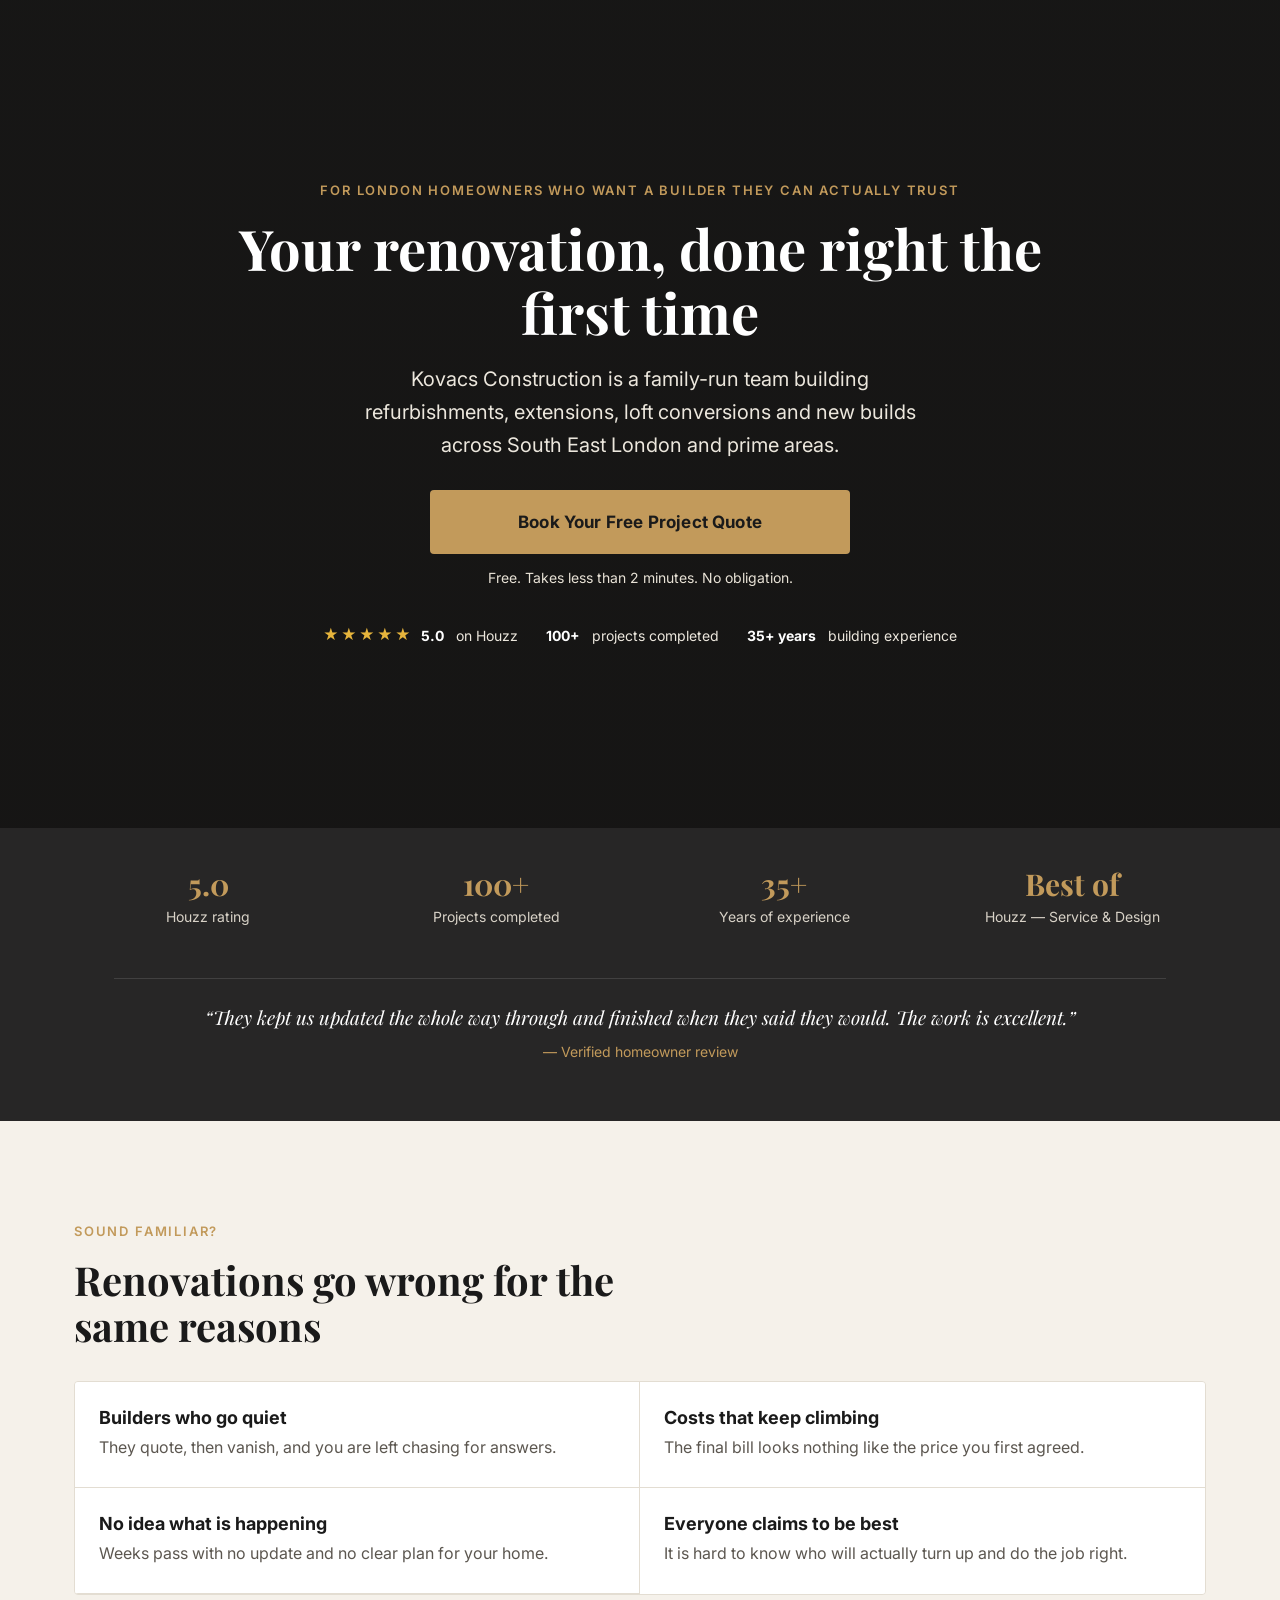
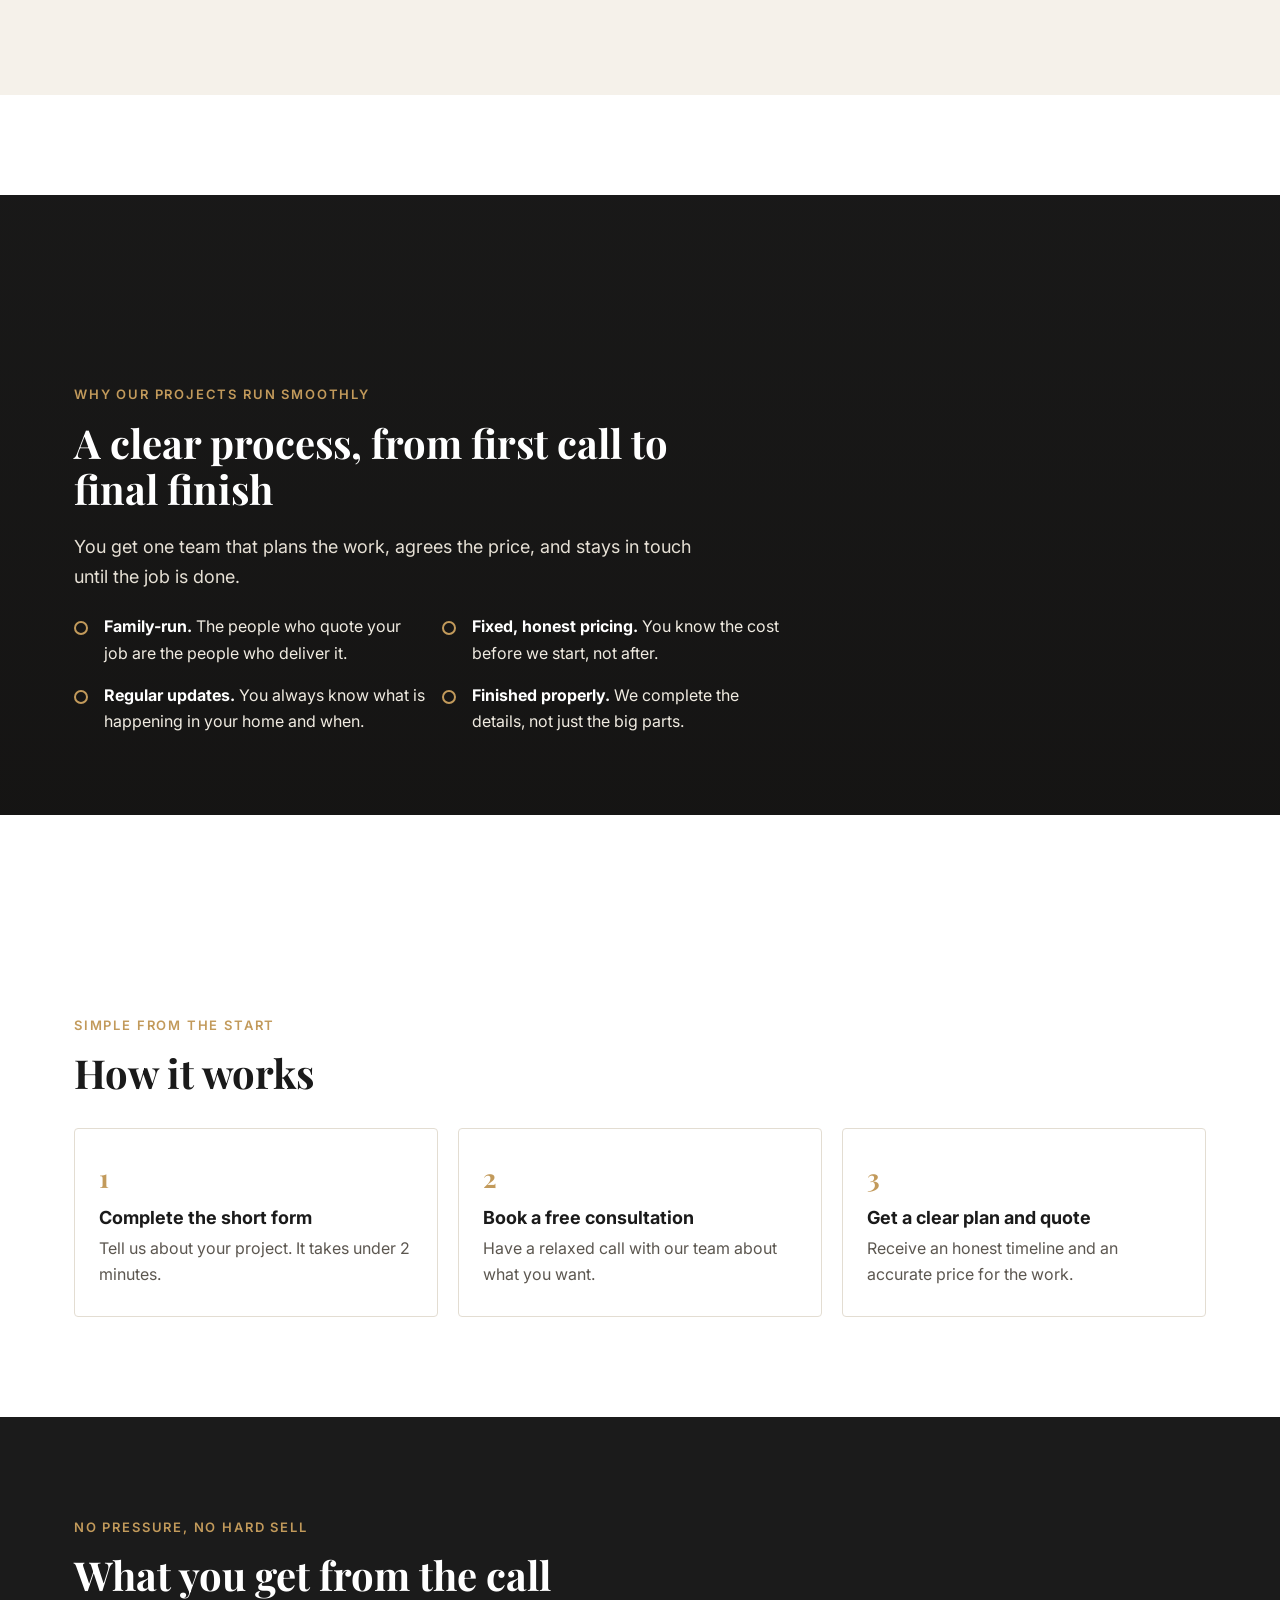
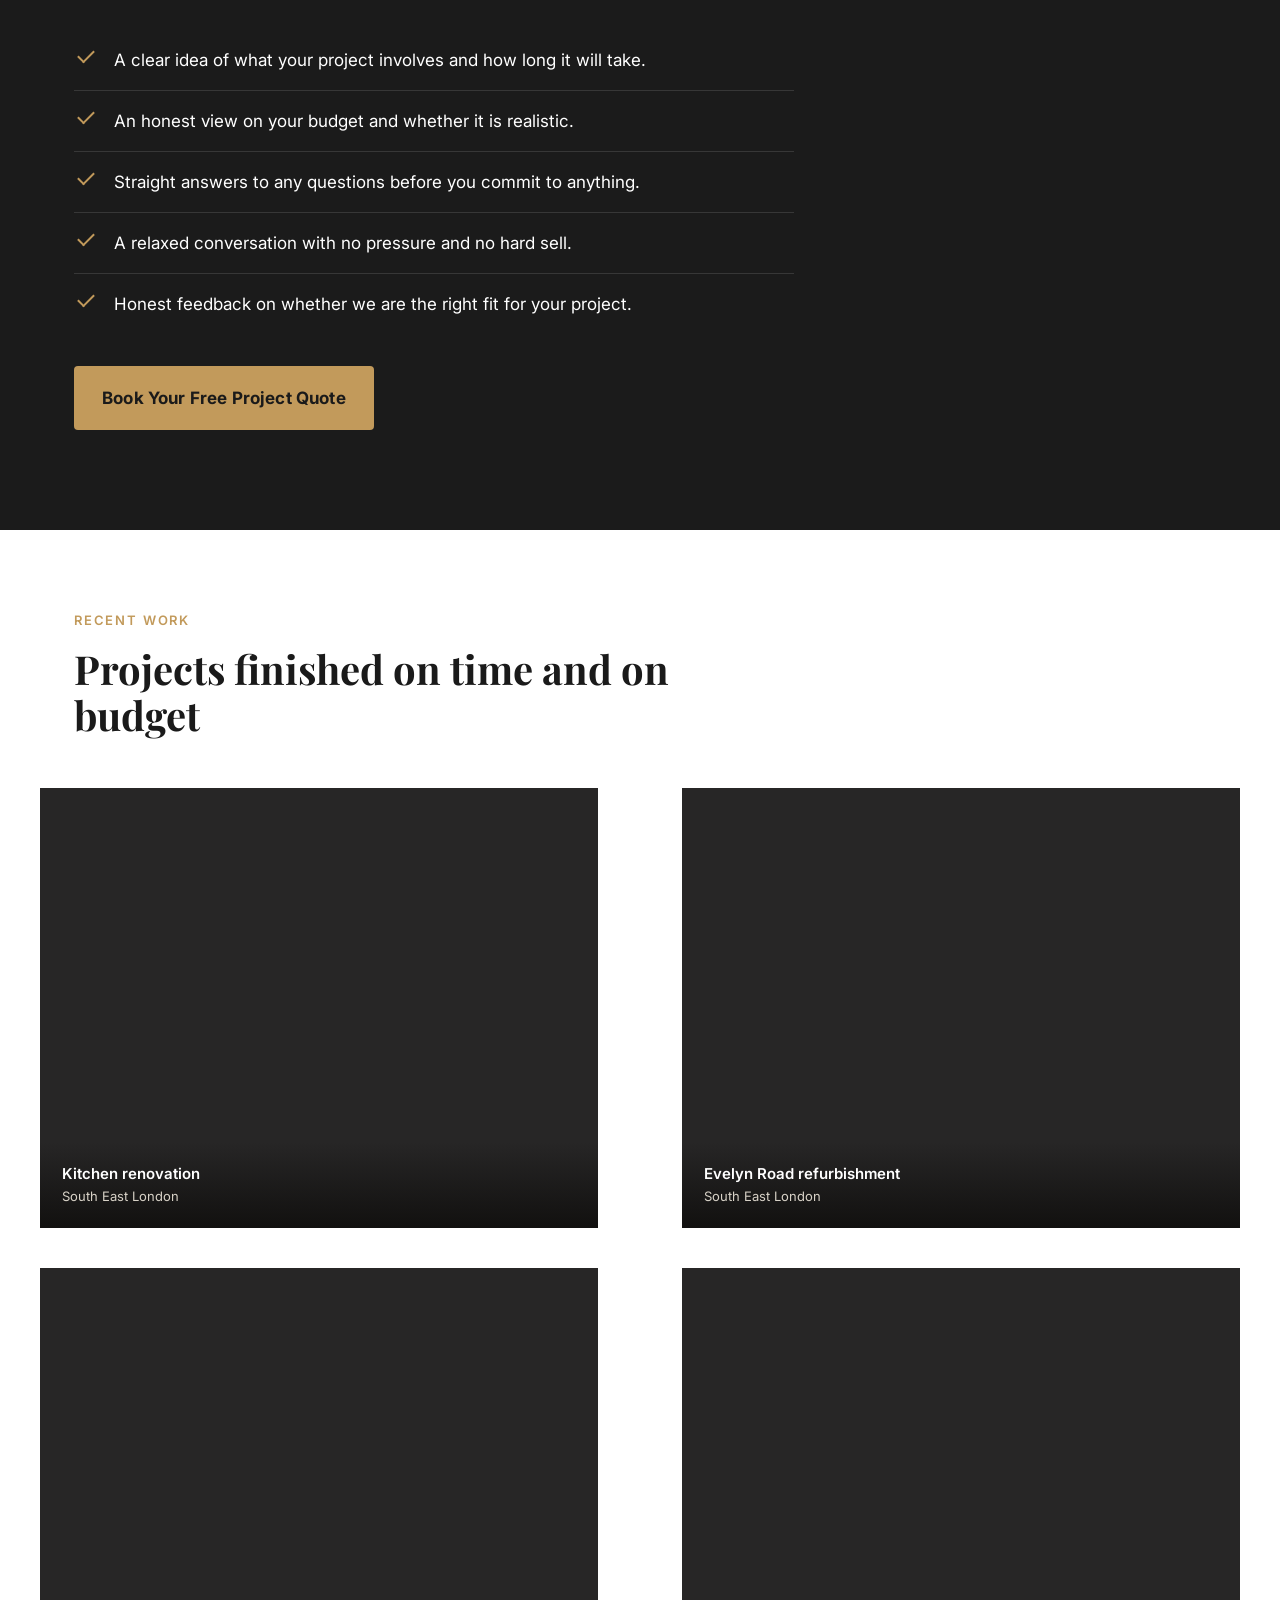
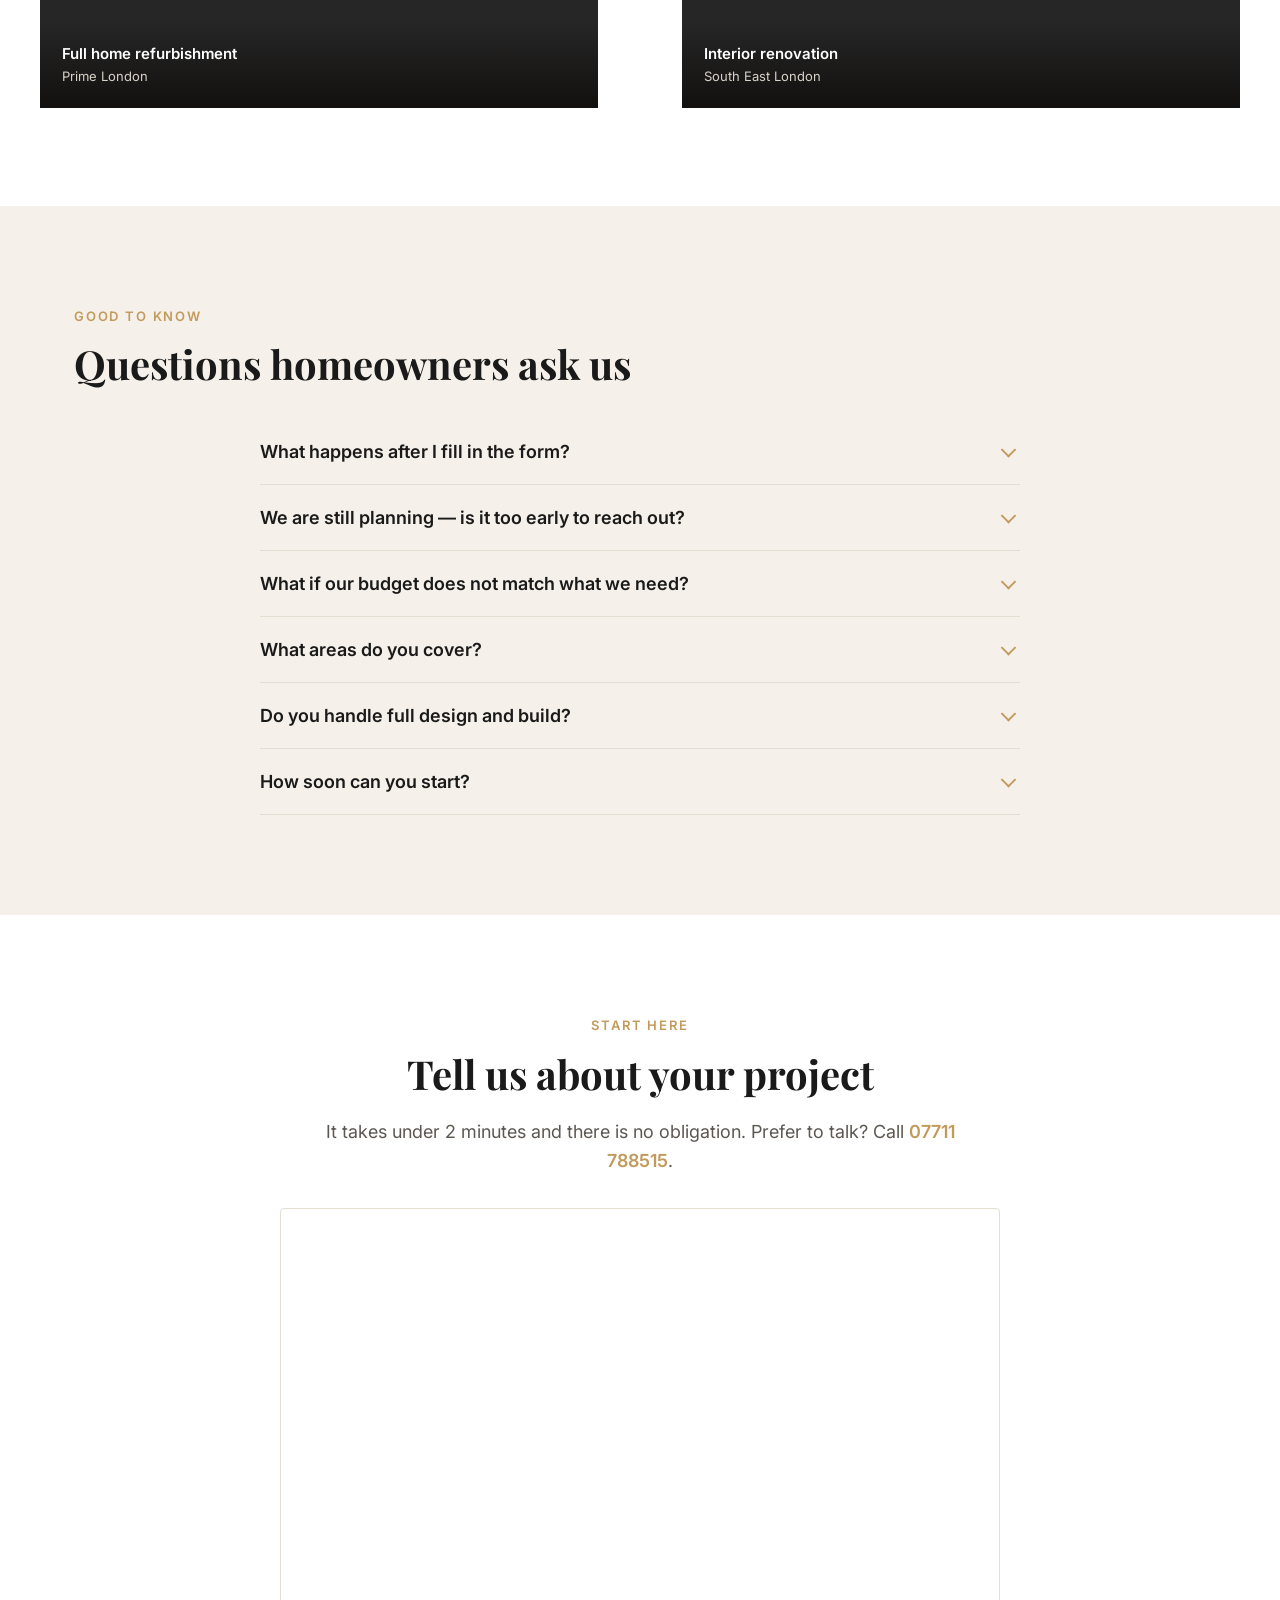
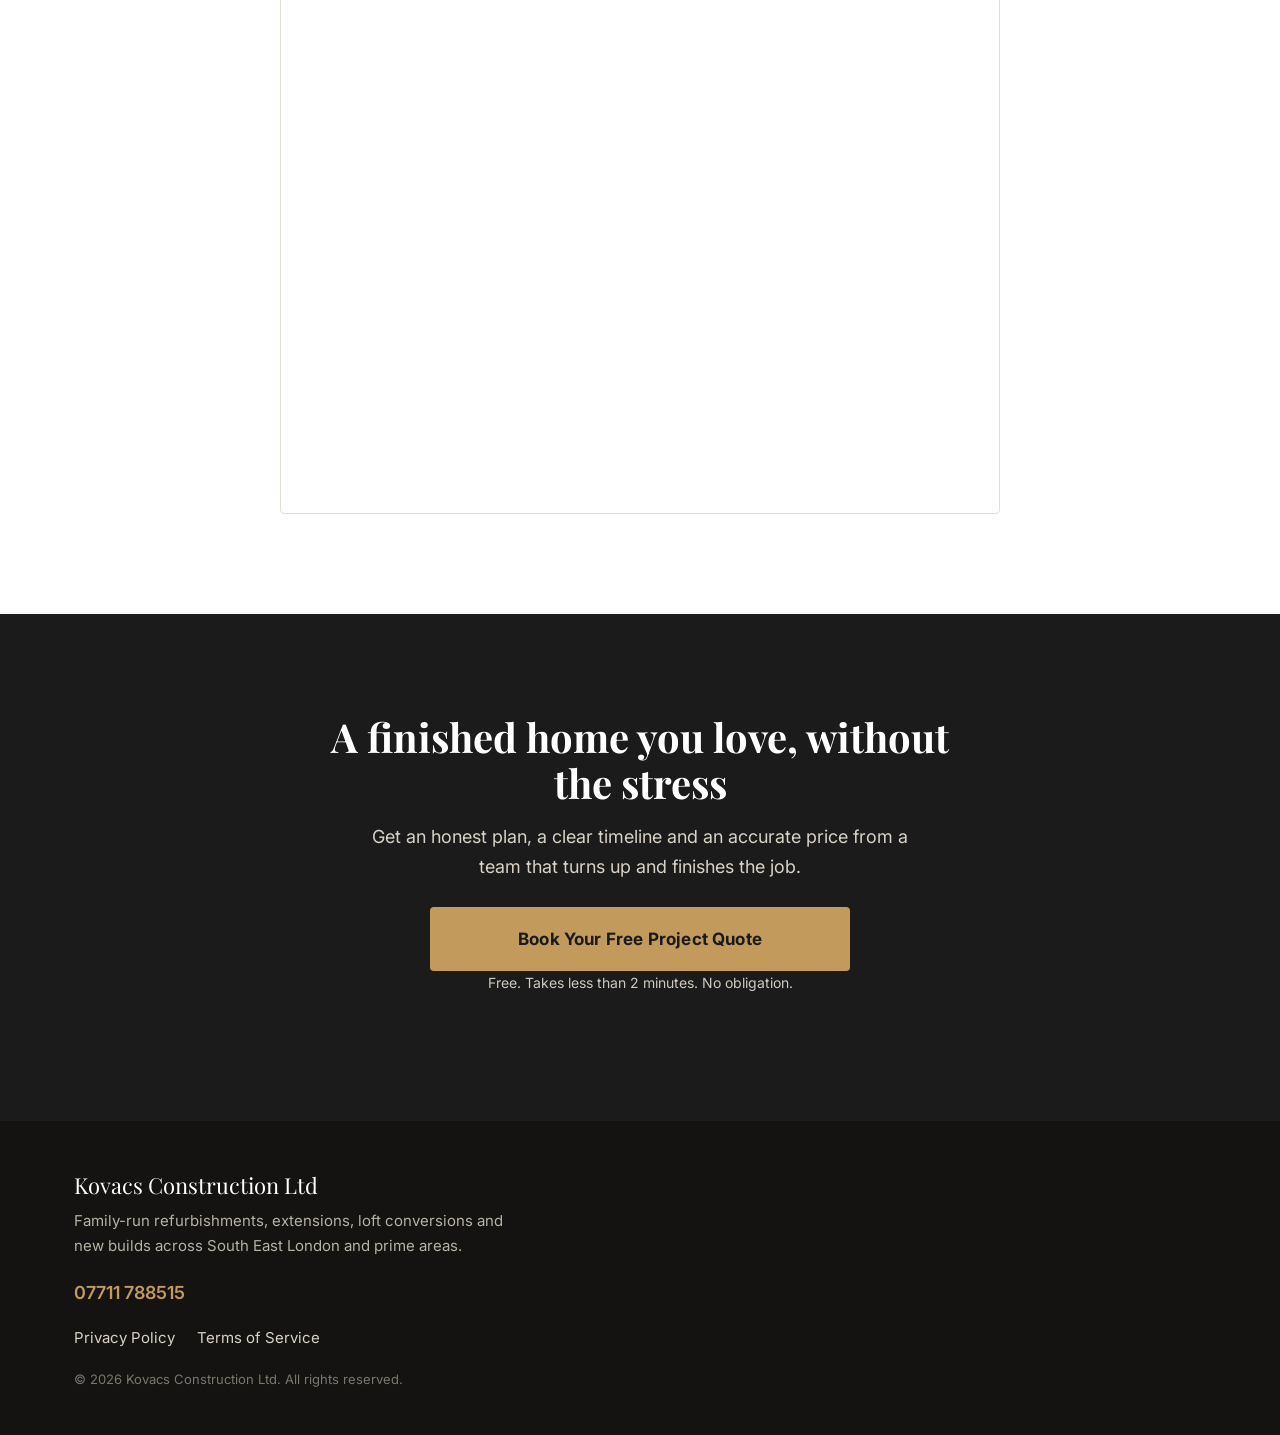
==== funnel/landing.html @ 69006395 "Wire in real project photos from client Google Drive folder Embed hero, mechanism and gallery images" ====
<!DOCTYPE html>
<html lang="en-GB">
<head>
  <meta charset="UTF-8" />
  <meta name="viewport" content="width=device-width, initial-scale=1" />
  <title>Renovations, Extensions &amp; Loft Conversions in London | Kovacs Construction</title>
  <meta name="description" content="Planning a renovation, extension, loft conversion or new build in South East London or a prime area? Book a free project quote with Kovacs Construction — a family-run team you can trust." />

  <!-- TRACKING HEAD CODES GO HERE: Meta Pixel, GA4, GTM Head, TikTok, etc. -->
  <!-- GTM HEAD: paste the Google Tag Manager <script> here -->

  <!-- Fonts: two families only, preconnected for speed -->
  <link rel="preconnect" href="https://fonts.googleapis.com" />
  <link rel="preconnect" href="https://fonts.gstatic.com" crossorigin />
  <link href="https://fonts.googleapis.com/css2?family=Inter:wght@400;500;600;700&family=Playfair+Display:wght@600;700&display=swap" rel="stylesheet" />

  <link rel="stylesheet" href="styles.css" />
</head>
<body>
<!-- TRACKING BODY CODES GO HERE: GTM Body noscript, etc. -->
<!-- GTM BODY: paste the Google Tag Manager <noscript> here -->

<!-- ============================ HERO ============================ -->
<!-- Hero image: embedded from the client Google Drive folder (auto-resized by
     Google's image CDN). To self-host later, download the file and set
     background to images/hero.jpg — see README. -->
<header class="hero" id="top"
  style="background:linear-gradient(rgba(20,19,18,.60),rgba(20,19,18,.72)), url('https://drive.google.com/thumbnail?id=1Gj6U58fiKEa9kVkZ6LKqd61HWB4nCncx&sz=w2000') center/cover no-repeat, #1b1b1b;">
  <div class="hero__inner">
    <p class="eyebrow">For London homeowners who want a builder they can actually trust</p>
    <h1>Your renovation, done right the first time</h1>
    <p class="hero__sub">Kovacs Construction is a family-run team building refurbishments, extensions, loft conversions and new builds across South East London and prime areas.</p>
    <div class="hero__cta">
      <a href="#form" class="btn js-scroll">Book Your Free Project Quote</a>
      <p class="btn-note">Free. Takes less than 2 minutes. No obligation.</p>
    </div>
    <div class="trust-strip">
      <span class="ts-item"><span class="stars">★★★★★</span> <strong>5.0</strong>&nbsp;on Houzz</span>
      <span class="ts-item"><strong>100+</strong>&nbsp;projects completed</span>
      <span class="ts-item"><strong>35+ years</strong>&nbsp;building experience</span>
    </div>
  </div>
</header>

<!-- ===================== SOCIAL PROOF STRIP ===================== -->
<section class="proofbar" aria-label="Why homeowners choose us">
  <div class="container">
    <div class="proofbar__grid">
      <div class="proofbar__stat"><span class="num">5.0</span><span class="lbl">Houzz rating</span></div>
      <div class="proofbar__stat"><span class="num">100+</span><span class="lbl">Projects completed</span></div>
      <div class="proofbar__stat"><span class="num">35+</span><span class="lbl">Years of experience</span></div>
      <div class="proofbar__stat"><span class="num">Best of</span><span class="lbl">Houzz — Service &amp; Design</span></div>
      <blockquote class="proofbar__quote">
        “They kept us updated the whole way through and finished when they said they would. The work is excellent.”
        <cite>— Verified homeowner review</cite>
      </blockquote>
    </div>
  </div>
</section>

<!-- ======================= PROBLEM ======================= -->
<section class="section section--offwhite">
  <div class="container">
    <div class="section__head">
      <p class="eyebrow">Sound familiar?</p>
      <h2 class="section__title">Renovations go wrong for the same reasons</h2>
    </div>
    <div class="pains">
      <div class="pain">
        <h3>Builders who go quiet</h3>
        <p>They quote, then vanish, and you are left chasing for answers.</p>
      </div>
      <div class="pain">
        <h3>Costs that keep climbing</h3>
        <p>The final bill looks nothing like the price you first agreed.</p>
      </div>
      <div class="pain">
        <h3>No idea what is happening</h3>
        <p>Weeks pass with no update and no clear plan for your home.</p>
      </div>
      <div class="pain">
        <h3>Everyone claims to be best</h3>
        <p>It is hard to know who will actually turn up and do the job right.</p>
      </div>
    </div>
  </div>
</section>

<!-- ======================= MECHANISM ======================= -->
<section class="section mechanism" aria-label="How we work">
  <div class="mechanism__media"
    style="background:linear-gradient(rgba(20,19,18,.30),rgba(20,19,18,.82)), url('https://drive.google.com/thumbnail?id=15JVzXRzK8_tQoe3Z7ltJ4R6Ab2xPKmod&sz=w2000') center/cover no-repeat, #1b1b1b;">
    <!-- Mechanism image: embedded from client Google Drive folder. -->
    <div class="mechanism__content">
      <p class="eyebrow">Why our projects run smoothly</p>
      <h2>A clear process, from first call to final finish</h2>
      <p>You get one team that plans the work, agrees the price, and stays in touch until the job is done.</p>
      <ul class="diffs">
        <li><strong>Family-run.</strong> The people who quote your job are the people who deliver it.</li>
        <li><strong>Fixed, honest pricing.</strong> You know the cost before we start, not after.</li>
        <li><strong>Regular updates.</strong> You always know what is happening in your home and when.</li>
        <li><strong>Finished properly.</strong> We complete the details, not just the big parts.</li>
      </ul>
    </div>
  </div>
</section>

<!-- ======================= HOW IT WORKS ======================= -->
<section class="section">
  <div class="container">
    <div class="section__head">
      <p class="eyebrow">Simple from the start</p>
      <h2 class="section__title">How it works</h2>
    </div>
    <div class="steps">
      <div class="step">
        <span class="step__num">1</span>
        <h3>Complete the short form</h3>
        <p>Tell us about your project. It takes under 2 minutes.</p>
      </div>
      <div class="step">
        <span class="step__num">2</span>
        <h3>Book a free consultation</h3>
        <p>Have a relaxed call with our team about what you want.</p>
      </div>
      <div class="step">
        <span class="step__num">3</span>
        <h3>Get a clear plan and quote</h3>
        <p>Receive an honest timeline and an accurate price for the work.</p>
      </div>
    </div>
  </div>
</section>

<!-- =================== WHAT YOU GET FROM THE CALL =================== -->
<section class="section section--dark">
  <div class="container">
    <div class="section__head">
      <p class="eyebrow">No pressure, no hard sell</p>
      <h2 class="section__title">What you get from the call</h2>
    </div>
    <ul class="getlist">
      <li>A clear idea of what your project involves and how long it will take.</li>
      <li>An honest view on your budget and whether it is realistic.</li>
      <li>Straight answers to any questions before you commit to anything.</li>
      <li>A relaxed conversation with no pressure and no hard sell.</li>
      <li>Honest feedback on whether we are the right fit for your project.</li>
    </ul>
    <div style="max-width:420px;margin-top:32px;">
      <a href="#form" class="btn js-scroll">Book Your Free Project Quote</a>
    </div>
  </div>
</section>

<!-- ======================= PROOF GALLERY ======================= -->
<section class="section section--tight">
  <div class="container">
    <div class="section__head">
      <p class="eyebrow">Recent work</p>
      <h2 class="section__title">Projects finished on time and on budget</h2>
    </div>
  </div>
  <!-- Project photos embedded from the client Google Drive folder.
       To self-host later, swap each background-image url for images/*.jpg. -->
  <div class="gallery">
    <figure class="shot has-photo" style="background:#272626 url('https://drive.google.com/thumbnail?id=1gjHbs4tXbkReDThNVHcWI9LpwotU2MlA&sz=w1400') center/cover no-repeat;">
      <figcaption class="shot__cap">Kitchen renovation<span>South East London</span></figcaption>
    </figure>
    <figure class="shot has-photo" style="background:#272626 url('https://drive.google.com/thumbnail?id=1Gj6U58fiKEa9kVkZ6LKqd61HWB4nCncx&sz=w1400') center/cover no-repeat;">
      <figcaption class="shot__cap">Evelyn Road refurbishment<span>South East London</span></figcaption>
    </figure>
    <figure class="shot has-photo" style="background:#272626 url('https://drive.google.com/thumbnail?id=1SAPxOdlOP8nHfldRkEx105Md5Pwv4RMt&sz=w1400') center/cover no-repeat;">
      <figcaption class="shot__cap">Full home refurbishment<span>Prime London</span></figcaption>
    </figure>
    <figure class="shot has-photo" style="background:#272626 url('https://drive.google.com/thumbnail?id=153jzD6dZ__KLScf2OqaplEntAFIRlwQb&sz=w1400') center/cover no-repeat;">
      <figcaption class="shot__cap">Interior renovation<span>South East London</span></figcaption>
    </figure>
  </div>
</section>

<!-- ======================= FAQ ======================= -->
<section class="section section--offwhite">
  <div class="container">
    <div class="section__head">
      <p class="eyebrow">Good to know</p>
      <h2 class="section__title">Questions homeowners ask us</h2>
    </div>
    <div class="faq">
      <div class="faq__item">
        <button class="faq__q" type="button">What happens after I fill in the form?</button>
        <div class="faq__a"><div class="faq__a-inner">One of our team will call you shortly to briefly discuss your project. There is no obligation and no hard sell.</div></div>
      </div>
      <div class="faq__item">
        <button class="faq__q" type="button">We are still planning — is it too early to reach out?</button>
        <div class="faq__a"><div class="faq__a-inner">No. Early is a good time to talk. We can help you shape the plan and understand realistic costs before you commit.</div></div>
      </div>
      <div class="faq__item">
        <button class="faq__q" type="button">What if our budget does not match what we need?</button>
        <div class="faq__a"><div class="faq__a-inner">We will tell you honestly. Sometimes we can suggest a different approach that gets you close to what you want for less.</div></div>
      </div>
      <div class="faq__item">
        <button class="faq__q" type="button">What areas do you cover?</button>
        <div class="faq__a"><div class="faq__a-inner">South East London and prime areas including Kensington, Fulham, Richmond and nearby.</div></div>
      </div>
      <div class="faq__item">
        <button class="faq__q" type="button">Do you handle full design and build?</button>
        <div class="faq__a"><div class="faq__a-inner">Yes. We can manage the whole project from design and drawings through to the finished work, so you deal with one team.</div></div>
      </div>
      <div class="faq__item">
        <button class="faq__q" type="button">How soon can you start?</button>
        <div class="faq__a"><div class="faq__a-inner">It depends on the project and the time of year. We will give you a realistic start date on your call.</div></div>
      </div>
    </div>
  </div>
</section>

<!-- ======================= FORM SECTION ======================= -->
<section class="section" id="form">
  <div class="container">
    <div class="section__head" style="margin-left:auto;margin-right:auto;text-align:center;">
      <p class="eyebrow">Start here</p>
      <h2 class="section__title">Tell us about your project</h2>
      <p class="section__sub" style="margin-left:auto;margin-right:auto;">It takes under 2 minutes and there is no obligation. Prefer to talk? Call
        <a class="footer__phone" href="tel:+447711788515">07711 788515</a>.</p>
    </div>

    <div class="formwrap">
      <!-- ================= QUALIFICATION FORM EMBED ================= -->
      <!-- UTM HANDLING: script.js writes captured UTM values into hidden
           fields on this GHL form IF the field names below are added inside
           the form builder. Add hidden fields named: utm_source, utm_medium,
           utm_campaign, utm_content, utm_term, gclid, fbclid, ttclid, msclkid.
           Set the form's post-submit redirect to thank-you.html so UTMs carry
           through (script.js appends them to the redirect too). -->
      <div class="form-embed">
        <iframe
          src="https://api.leadconnectorhq.com/widget/form/eYARpIHvsms33nY9PxDg"
          style="width:100%;height:100%;border:none;border-radius:8px"
          id="inline-eYARpIHvsms33nY9PxDg"
          data-layout="{'id':'INLINE'}"
          data-trigger-type="alwaysShow"
          data-trigger-value=""
          data-activation-type="alwaysActivated"
          data-activation-value=""
          data-deactivation-type="neverDeactivate"
          data-deactivation-value=""
          data-form-name="Kovacs landing page form"
          data-height="874"
          data-layout-iframe-id="inline-eYARpIHvsms33nY9PxDg"
          data-form-id="eYARpIHvsms33nY9PxDg"
          title="Kovacs landing page form"
          loading="lazy">
        </iframe>
      </div>
      <!-- If the embed ever fails to load, this is the fallback intent:
      <div class="form-placeholder">Form loading… or call 07711 788515 to book your free project quote.</div>
      -->
    </div>
  </div>
</section>

<!-- ======================= FINAL CTA ======================= -->
<section class="section section--dark finalcta">
  <div class="container">
    <h2>A finished home you love, without the stress</h2>
    <p>Get an honest plan, a clear timeline and an accurate price from a team that turns up and finishes the job.</p>
    <a href="#form" class="btn js-scroll">Book Your Free Project Quote</a>
    <p class="btn-note">Free. Takes less than 2 minutes. No obligation.</p>
  </div>
</section>

<!-- ======================= FOOTER ======================= -->
<footer class="footer">
  <div class="container">
    <p class="footer__brand">Kovacs Construction Ltd</p>
    <p class="footer__desc">Family-run refurbishments, extensions, loft conversions and new builds across South East London and prime areas.</p>
    <p><a class="footer__phone" href="tel:+447711788515">07711 788515</a></p>
    <nav class="footer__links" aria-label="Legal">
      <a href="privacy.html">Privacy Policy</a>
      <a href="terms.html">Terms of Service</a>
    </nav>
    <p class="footer__legal">© <span id="year">2026</span> Kovacs Construction Ltd. All rights reserved.</p>
  </div>
</footer>

<!-- ======================= STICKY MOBILE CTA ======================= -->
<div class="sticky-cta" id="stickyCta" aria-hidden="true">
  <a href="tel:+447711788515" class="btn btn--call" aria-label="Call Kovacs Construction">
    <svg viewBox="0 0 24 24" aria-hidden="true"><path d="M6.6 10.8a15.5 15.5 0 006.6 6.6l2.2-2.2a1 1 0 011-.24 11.4 11.4 0 003.6.58 1 1 0 011 1V20a1 1 0 01-1 1A17 17 0 013 4a1 1 0 011-1h3.5a1 1 0 011 1 11.4 11.4 0 00.58 3.6 1 1 0 01-.24 1z"/></svg>
  </a>
  <a href="#form" class="btn js-scroll" style="flex:1;">Book Your Free Quote</a>
</div>

<script src="script.js"></script>
<!-- GHL form embed script -->
<script src="https://link.msgsndr.com/js/form_embed.js"></script>
</body>
</html>
---- funnel/styles.css ----
/* ==========================================================================
   Kovacs Construction Ltd — Renovation Call Funnel
   styles.css — mobile-first, vanilla CSS
   Palette based on the Kovacs Construction brand:
   charcoal / near-black, warm bronze accent, soft off-white.
   ========================================================================== */

/* ---------- Design tokens ---------- */
:root {
  --charcoal:      #1b1b1b;   /* primary dark */
  --charcoal-2:    #272626;   /* secondary dark */
  --bronze:        #c29a5b;   /* warm accent */
  --bronze-dark:   #a9823f;   /* accent hover (~10% darker) */
  --offwhite:      #f5f1ea;   /* light section background */
  --white:         #ffffff;
  --ink:           #1a1a1a;   /* near-black body text */
  --muted:         #5c5750;   /* muted text */
  --line:          #e3ddd2;   /* hairline borders */
  --star:          #e7b53c;   /* review stars */

  --maxw:          1180px;
  --radius:        4px;

  --font-head: "Playfair Display", Georgia, "Times New Roman", serif;
  --font-body: "Inter", -apple-system, BlinkMacSystemFont, "Segoe UI", Roboto,
               Helvetica, Arial, sans-serif;
}

/* ---------- Reset ---------- */
*, *::before, *::after { box-sizing: border-box; }
html { scroll-behavior: smooth; -webkit-text-size-adjust: 100%; }
body {
  margin: 0;
  font-family: var(--font-body);
  font-size: 17px;
  line-height: 1.65;
  color: var(--ink);
  background: var(--white);
  overflow-x: hidden;
}
img { max-width: 100%; display: block; }
a { color: inherit; }
h1, h2, h3 { font-family: var(--font-head); font-weight: 700; line-height: 1.15; margin: 0 0 .5em; }
p { margin: 0 0 1em; }

/* ---------- Layout helpers ---------- */
.container {
  width: 100%;
  max-width: var(--maxw);
  margin: 0 auto;
  padding: 0 24px;
}
.section { padding: 60px 0; }              /* mobile */
.section--tight { padding: 48px 0; }
.section--dark { background: var(--charcoal); color: var(--white); }
.section--offwhite { background: var(--offwhite); }
.section__head { max-width: 640px; margin: 0 0 32px; }
.eyebrow {
  font-family: var(--font-body);
  font-size: 13px;
  letter-spacing: .14em;
  text-transform: uppercase;
  font-weight: 600;
  color: var(--bronze);
  margin: 0 0 14px;
}
.section--dark .eyebrow { color: var(--bronze); }
h2.section__title { font-size: 28px; }
.section__sub { font-size: 18px; color: var(--muted); max-width: 640px; }
.section--dark .section__sub { color: #cfc9bf; }
.lead { font-size: 18px; max-width: 640px; }

/* ---------- Buttons ---------- */
.btn {
  display: inline-block;
  width: 100%;
  text-align: center;
  background: var(--bronze);
  color: #1a1a1a;
  font-family: var(--font-body);
  font-weight: 700;
  font-size: 17px;
  letter-spacing: .01em;
  text-decoration: none;
  padding: 18px 28px;
  border: none;
  border-radius: var(--radius);
  cursor: pointer;
  transition: background-color .15s ease;
}
.btn:hover, .btn:focus { background: var(--bronze-dark); }
.btn--ghost {
  background: transparent;
  color: var(--white);
  border: 1.5px solid rgba(255,255,255,.7);
}
.btn--ghost:hover { background: rgba(255,255,255,.12); }
.btn-note {
  font-size: 14px;
  color: var(--muted);
  margin: 12px 0 0;
}
.section--dark .btn-note { color: #cfc9bf; }
.hero .btn-note { color: #e8e2d6; }

/* Call link */
.calllink {
  display: inline-flex;
  align-items: center;
  gap: 8px;
  font-weight: 600;
  text-decoration: none;
  color: inherit;
}
.calllink svg { width: 18px; height: 18px; fill: currentColor; }

/* ==========================================================================
   HERO
   ========================================================================== */
.hero {
  position: relative;
  min-height: 80vh;
  display: flex;
  align-items: center;
  text-align: center;
  color: var(--white);
  /* IMAGE PLACEHOLDER: replace the url() below with a real hero renovation
     photo from the client Dropbox. Keep the linear-gradient overlay for
     text contrast. */
  background:
    linear-gradient(rgba(20,19,18,.62), rgba(20,19,18,.72)),
    url("images/hero.jpg") center / cover no-repeat,
    var(--charcoal);
}
.hero__inner {
  position: relative;
  width: 100%;
  max-width: 860px;
  margin: 0 auto;
  padding: 96px 24px;
}
.hero .eyebrow { color: var(--bronze); }
.hero h1 {
  font-size: 36px;
  color: var(--white);
  margin-bottom: 18px;
}
.hero__sub {
  font-size: 18px;
  color: #ece7dd;
  max-width: 560px;
  margin: 0 auto 28px;
}
.hero__cta { max-width: 420px; margin: 0 auto; }

/* Trust strip inside hero */
.trust-strip {
  display: flex;
  flex-wrap: wrap;
  justify-content: center;
  gap: 14px 28px;
  margin: 34px auto 0;
  max-width: 640px;
  font-size: 14px;
  color: #ece7dd;
}
.trust-strip .ts-item { display: inline-flex; align-items: center; gap: 8px; }
.stars { color: var(--star); letter-spacing: 2px; font-size: 15px; }
.trust-strip strong { color: var(--white); }

/* ==========================================================================
   SOCIAL PROOF STRIP
   ========================================================================== */
.proofbar { background: var(--charcoal-2); color: var(--white); }
.proofbar__grid {
  display: grid;
  grid-template-columns: 1fr 1fr;
  gap: 28px 20px;
  padding: 40px 0;
  text-align: center;
}
.proofbar__stat .num {
  font-family: var(--font-head);
  font-size: 30px;
  font-weight: 700;
  color: var(--bronze);
  display: block;
  line-height: 1.1;
}
.proofbar__stat .lbl { font-size: 14px; color: #d8d2c7; }
.proofbar__quote {
  grid-column: 1 / -1;
  border-top: 1px solid rgba(255,255,255,.12);
  padding-top: 24px;
  font-family: var(--font-head);
  font-style: italic;
  font-size: 19px;
  line-height: 1.5;
}
.proofbar__quote cite {
  display: block;
  font-family: var(--font-body);
  font-style: normal;
  font-size: 14px;
  color: var(--bronze);
  margin-top: 10px;
}

/* ==========================================================================
   PROBLEM SECTION
   ========================================================================== */
.pains {
  display: grid;
  grid-template-columns: 1fr;
  gap: 4px;
  border: 1px solid var(--line);
  border-radius: var(--radius);
  overflow: hidden;
}
.pain {
  background: var(--white);
  padding: 26px 24px;
  border-bottom: 1px solid var(--line);
}
.pain:last-child { border-bottom: none; }
.pain h3 { font-family: var(--font-body); font-weight: 700; font-size: 18px; margin: 0 0 6px; }
.pain p { margin: 0; color: var(--muted); font-size: 16px; }

/* ==========================================================================
   MECHANISM SECTION (image-led)
   ========================================================================== */
.mechanism { padding: 0; }
.mechanism__media {
  position: relative;
  min-height: 460px;
  display: flex;
  align-items: flex-end;
  /* IMAGE PLACEHOLDER: replace with a wide project photo. */
  background:
    linear-gradient(rgba(20,19,18,.30), rgba(20,19,18,.82)),
    url("images/mechanism.jpg") center / cover no-repeat,
    var(--charcoal);
  color: var(--white);
}
.mechanism__content {
  width: 100%;
  max-width: var(--maxw);
  margin: 0 auto;
  padding: 48px 24px;
}
.mechanism__content .eyebrow { color: var(--bronze); }
.mechanism__content h2 { color: var(--white); font-size: 28px; max-width: 620px; }
.mechanism__content > p { color: #e6e0d5; max-width: 620px; }
.diffs {
  list-style: none;
  padding: 0;
  margin: 22px 0 0;
  display: grid;
  grid-template-columns: 1fr;
  gap: 16px;
  max-width: 720px;
}
.diffs li { padding-left: 30px; position: relative; color: #f0ebe1; font-size: 16px; }
.diffs li::before {
  content: "";
  position: absolute;
  left: 0; top: 8px;
  width: 14px; height: 14px;
  border: 2px solid var(--bronze);
  border-radius: 50%;
}
.diffs li strong { color: var(--white); }

/* ==========================================================================
   HOW IT WORKS
   ========================================================================== */
.steps { display: grid; grid-template-columns: 1fr; gap: 20px; counter-reset: step; }
.step {
  background: var(--white);
  border: 1px solid var(--line);
  border-radius: var(--radius);
  padding: 28px 24px;
  position: relative;
}
.step__num {
  font-family: var(--font-head);
  font-size: 26px;
  color: var(--bronze);
  font-weight: 700;
  display: block;
  margin-bottom: 8px;
}
.step h3 { font-family: var(--font-body); font-size: 18px; margin: 0 0 6px; }
.step p { margin: 0; color: var(--muted); font-size: 16px; }

/* ==========================================================================
   WHAT YOU GET
   ========================================================================== */
.getlist { list-style: none; padding: 0; margin: 0; max-width: 720px; }
.getlist li {
  position: relative;
  padding: 16px 0 16px 40px;
  border-bottom: 1px solid rgba(255,255,255,.12);
  font-size: 17px;
}
.getlist li:last-child { border-bottom: none; }
.getlist li::before {
  content: "";
  position: absolute;
  left: 4px; top: 20px;
  width: 16px; height: 9px;
  border-left: 2.5px solid var(--bronze);
  border-bottom: 2.5px solid var(--bronze);
  transform: rotate(-45deg);
}

/* ==========================================================================
   PROOF GALLERY
   ========================================================================== */
.gallery {
  display: grid;
  grid-template-columns: 1fr;
  gap: 4px;
}
.shot {
  position: relative;
  min-height: 400px;
  display: flex;
  align-items: flex-end;
  color: var(--white);
  background: var(--charcoal-2);
  overflow: hidden;
}
/* IMAGE PLACEHOLDER blocks: each .shot expects a real project photo as a
   background-image. Replace the inline style / add classes with client photos
   from the Dropbox folder. Until then a labelled dark block is shown. */
.shot::before {
  content: attr(data-label);
  position: absolute;
  inset: 0;
  display: flex;
  align-items: center;
  justify-content: center;
  text-align: center;
  padding: 24px;
  font-family: var(--font-body);
  font-size: 14px;
  letter-spacing: .04em;
  color: rgba(255,255,255,.55);
  background:
    repeating-linear-gradient(45deg, rgba(255,255,255,.02) 0 12px, rgba(255,255,255,0) 12px 24px);
}
.shot.has-photo::before { content: none; }
.shot__cap {
  position: relative;
  width: 100%;
  padding: 20px 22px;
  background: linear-gradient(transparent, rgba(15,14,13,.9));
  font-size: 15px;
  font-weight: 600;
}
.shot__cap span { display: block; font-weight: 400; font-size: 13px; color: #d8d2c7; }

/* ==========================================================================
   FAQ ACCORDION
   ========================================================================== */
.faq { max-width: 760px; margin: 0 auto; }
.faq__item { border-bottom: 1px solid var(--line); }
.faq__q {
  width: 100%;
  text-align: left;
  background: none;
  border: none;
  padding: 22px 44px 22px 0;
  font-family: var(--font-body);
  font-size: 18px;
  font-weight: 600;
  color: var(--ink);
  cursor: pointer;
  position: relative;
}
.faq__q::after {
  content: "";
  position: absolute;
  right: 6px; top: 50%;
  width: 11px; height: 11px;
  border-right: 2px solid var(--bronze);
  border-bottom: 2px solid var(--bronze);
  transform: translateY(-70%) rotate(45deg);
  transition: transform .2s ease;
}
.faq__item.open .faq__q::after { transform: translateY(-30%) rotate(-135deg); }
.faq__a {
  max-height: 0;
  overflow: hidden;
  transition: max-height .25s ease;
}
.faq__a-inner { padding: 0 0 22px; color: var(--muted); font-size: 16px; }

/* ==========================================================================
   FORM SECTION
   ========================================================================== */
.formwrap {
  max-width: 720px;
  margin: 0 auto;
  background: var(--white);
  border: 1px solid var(--line);
  border-radius: var(--radius);
  padding: 12px;
}
.form-embed { width: 100%; }
.form-embed iframe {
  width: 100%;
  min-height: 880px;
  border: none;
  border-radius: var(--radius);
  display: block;
}
.form-placeholder {
  min-height: 500px;
  display: flex;
  align-items: center;
  justify-content: center;
  text-align: center;
  padding: 40px;
  color: var(--muted);
  border: 2px dashed var(--line);
  border-radius: var(--radius);
}

/* ==========================================================================
   FINAL CTA
   ========================================================================== */
.finalcta { text-align: center; }
.finalcta h2 { color: var(--white); font-size: 30px; max-width: 640px; margin: 0 auto .4em; }
.finalcta p { color: #d8d2c7; max-width: 560px; margin: 0 auto 26px; }
.finalcta .btn { max-width: 420px; margin: 0 auto; }

/* ==========================================================================
   FOOTER
   ========================================================================== */
.footer { background: #141312; color: #b7b1a6; padding: 46px 0 32px; }
.footer__brand { font-family: var(--font-head); font-size: 22px; color: var(--white); margin: 0 0 6px; }
.footer__desc { font-size: 15px; max-width: 460px; margin: 0 0 20px; }
.footer__links { display: flex; gap: 22px; flex-wrap: wrap; margin: 0 0 18px; }
.footer__links a { color: #d8d2c7; text-decoration: none; font-size: 15px; }
.footer__links a:hover { color: var(--bronze); }
.footer__legal { font-size: 13px; color: #7c766c; }
.footer__phone { color: var(--bronze); text-decoration: none; font-weight: 600; }

/* ==========================================================================
   STICKY MOBILE CTA
   ========================================================================== */
.sticky-cta {
  position: fixed;
  left: 0; right: 0; bottom: 0;
  z-index: 60;
  display: flex;
  gap: 10px;
  padding: 10px 14px calc(10px + env(safe-area-inset-bottom));
  background: rgba(20,19,18,.96);
  border-top: 1px solid rgba(255,255,255,.1);
  transform: translateY(120%);
  transition: transform .25s ease;
}
.sticky-cta.show { transform: translateY(0); }
.sticky-cta .btn { padding: 15px 16px; font-size: 16px; }
.sticky-cta .btn--call {
  flex: 0 0 54px;
  width: 54px;
  background: transparent;
  border: 1.5px solid var(--bronze);
  color: var(--bronze);
  display: flex;
  align-items: center;
  justify-content: center;
}
.sticky-cta .btn--call svg { width: 22px; height: 22px; fill: currentColor; }

/* ==========================================================================
   THANK-YOU PAGE
   ========================================================================== */
.ty-hero {
  background: var(--charcoal);
  color: var(--white);
  text-align: center;
  padding: 80px 0 60px;
}
.ty-hero .check {
  width: 64px; height: 64px;
  margin: 0 auto 24px;
  border-radius: 50%;
  background: var(--bronze);
  display: flex; align-items: center; justify-content: center;
}
.ty-hero .check svg { width: 32px; height: 32px; fill: none; stroke: #1a1a1a; stroke-width: 3; }
.ty-hero h1 { color: var(--white); font-size: 32px; max-width: 720px; margin: 0 auto .3em; }
.ty-hero p { color: #d8d2c7; max-width: 560px; margin: 0 auto; font-size: 18px; }

.next-steps { max-width: 720px; margin: 0 auto; display: grid; gap: 18px; }
.next-step {
  display: flex;
  gap: 18px;
  align-items: flex-start;
  background: var(--white);
  border: 1px solid var(--line);
  border-radius: var(--radius);
  padding: 24px;
}
.next-step__num {
  flex: 0 0 40px;
  width: 40px; height: 40px;
  border-radius: 50%;
  background: var(--charcoal);
  color: var(--bronze);
  font-family: var(--font-head);
  font-weight: 700;
  display: flex; align-items: center; justify-content: center;
}
.next-step h3 { font-family: var(--font-body); font-size: 17px; margin: 4px 0 6px; }
.next-step p { margin: 0; color: var(--muted); font-size: 16px; }

.ty-reinforce {
  background: var(--offwhite);
  text-align: center;
}
.ty-reinforce p { font-size: 20px; font-family: var(--font-head); max-width: 620px; margin: 0 auto 10px; }
.ty-help { font-size: 15px; color: var(--muted); }
.ty-help a { color: var(--bronze); font-weight: 600; text-decoration: none; }

/* ==========================================================================
   RESPONSIVE — tablet & desktop
   ========================================================================== */
@media (min-width: 700px) {
  .proofbar__grid { grid-template-columns: repeat(4, 1fr); }
  .proofbar__quote { grid-column: 1 / -1; }
  .pains { grid-template-columns: 1fr 1fr; gap: 0; }
  .pain { border-right: 1px solid var(--line); }
  .pain:nth-child(2n) { border-right: none; }
  .steps { grid-template-columns: repeat(3, 1fr); }
  .gallery { grid-template-columns: 1fr 1fr; }
  .btn { width: auto; }
  .hero__cta .btn, .finalcta .btn, .formwrap + * .btn { width: 100%; }
}

@media (min-width: 992px) {
  body { font-size: 18px; }
  .section { padding: 100px 0; }
  .section--tight { padding: 80px 0; }
  h2.section__title { font-size: 40px; }
  .hero { min-height: 92vh; }
  .hero h1 { font-size: 56px; }
  .hero__sub { font-size: 20px; }
  .mechanism__content h2 { font-size: 40px; }
  .mechanism__media { min-height: 620px; }
  .mechanism__content { padding: 80px 24px; }
  .diffs { grid-template-columns: 1fr 1fr; }
  .gallery { grid-template-columns: repeat(2, 1fr); }
  .shot { min-height: 440px; }
  .finalcta h2 { font-size: 40px; }
  .ty-hero h1 { font-size: 44px; }
  /* Sticky CTA is mobile-only */
  .sticky-cta { display: none !important; }
}

/* Reduced motion */
@media (prefers-reduced-motion: reduce) {
  html { scroll-behavior: auto; }
  * { transition: none !important; }
}
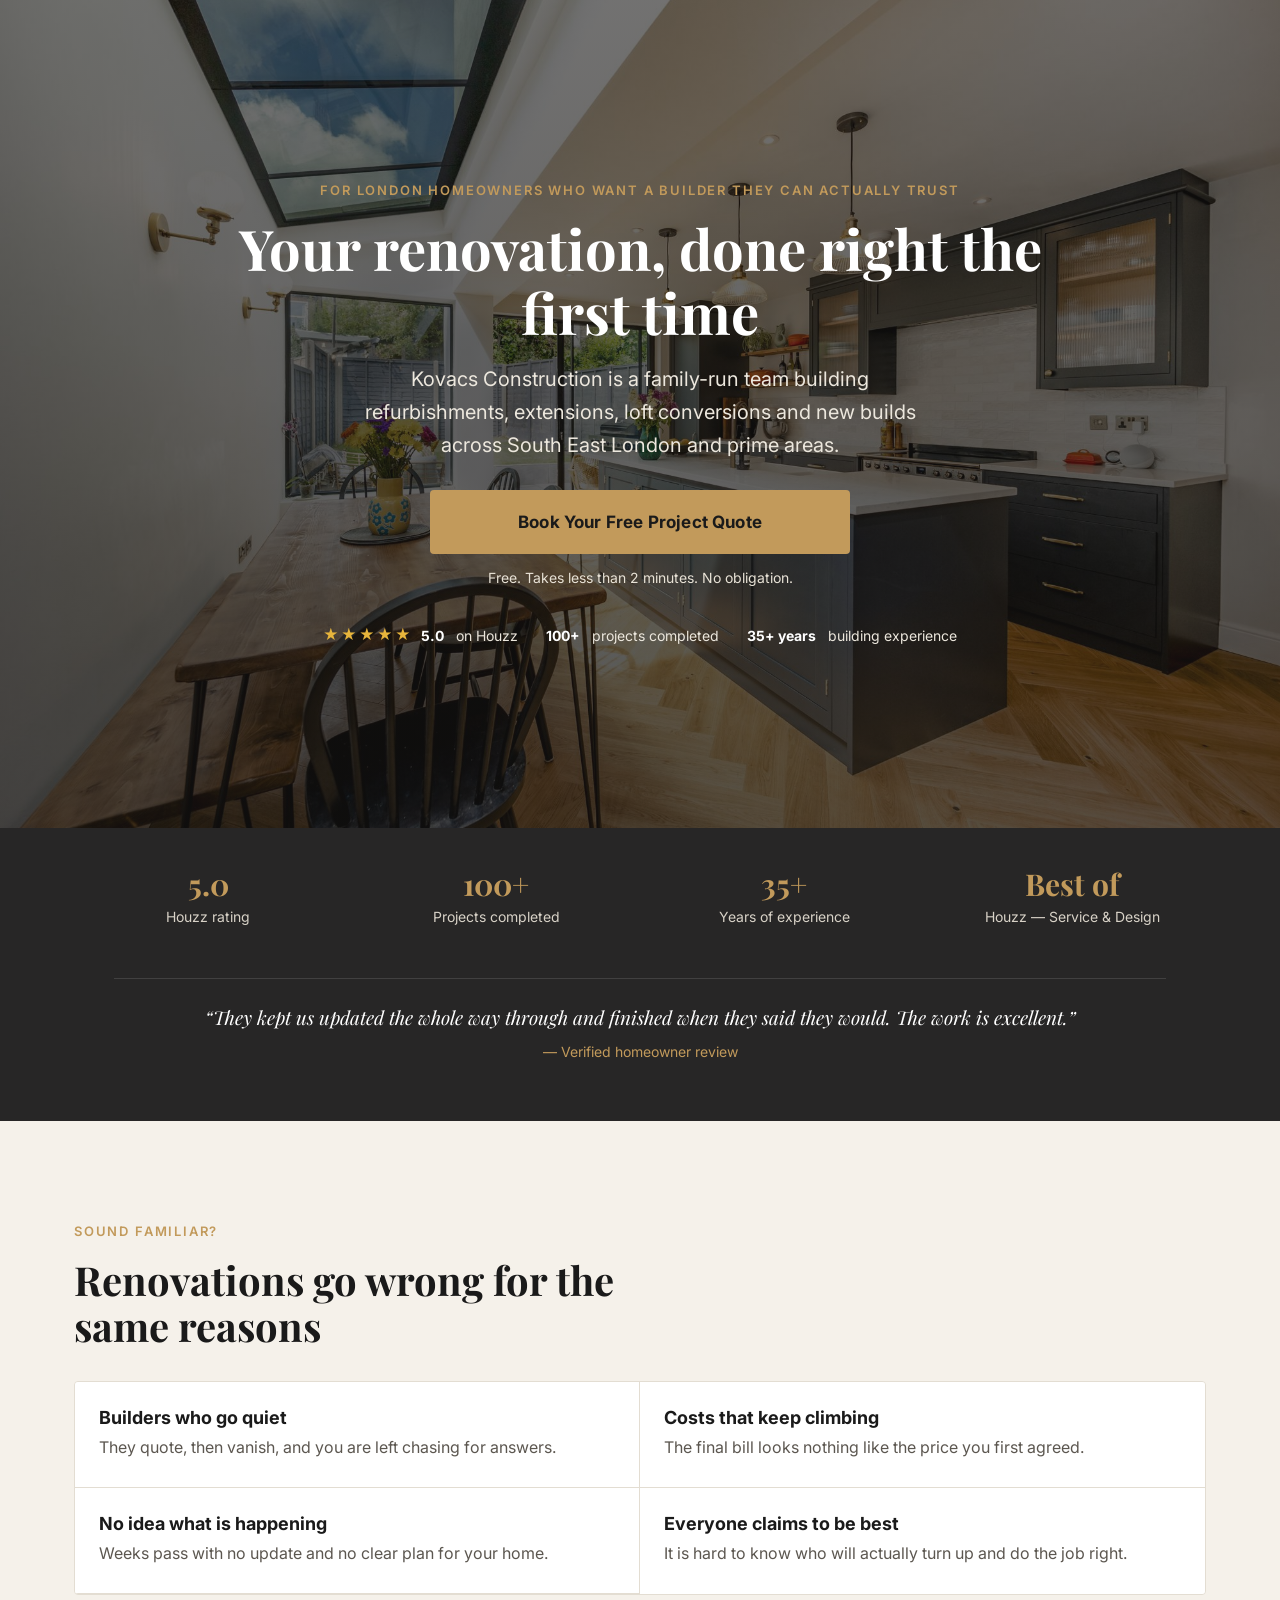
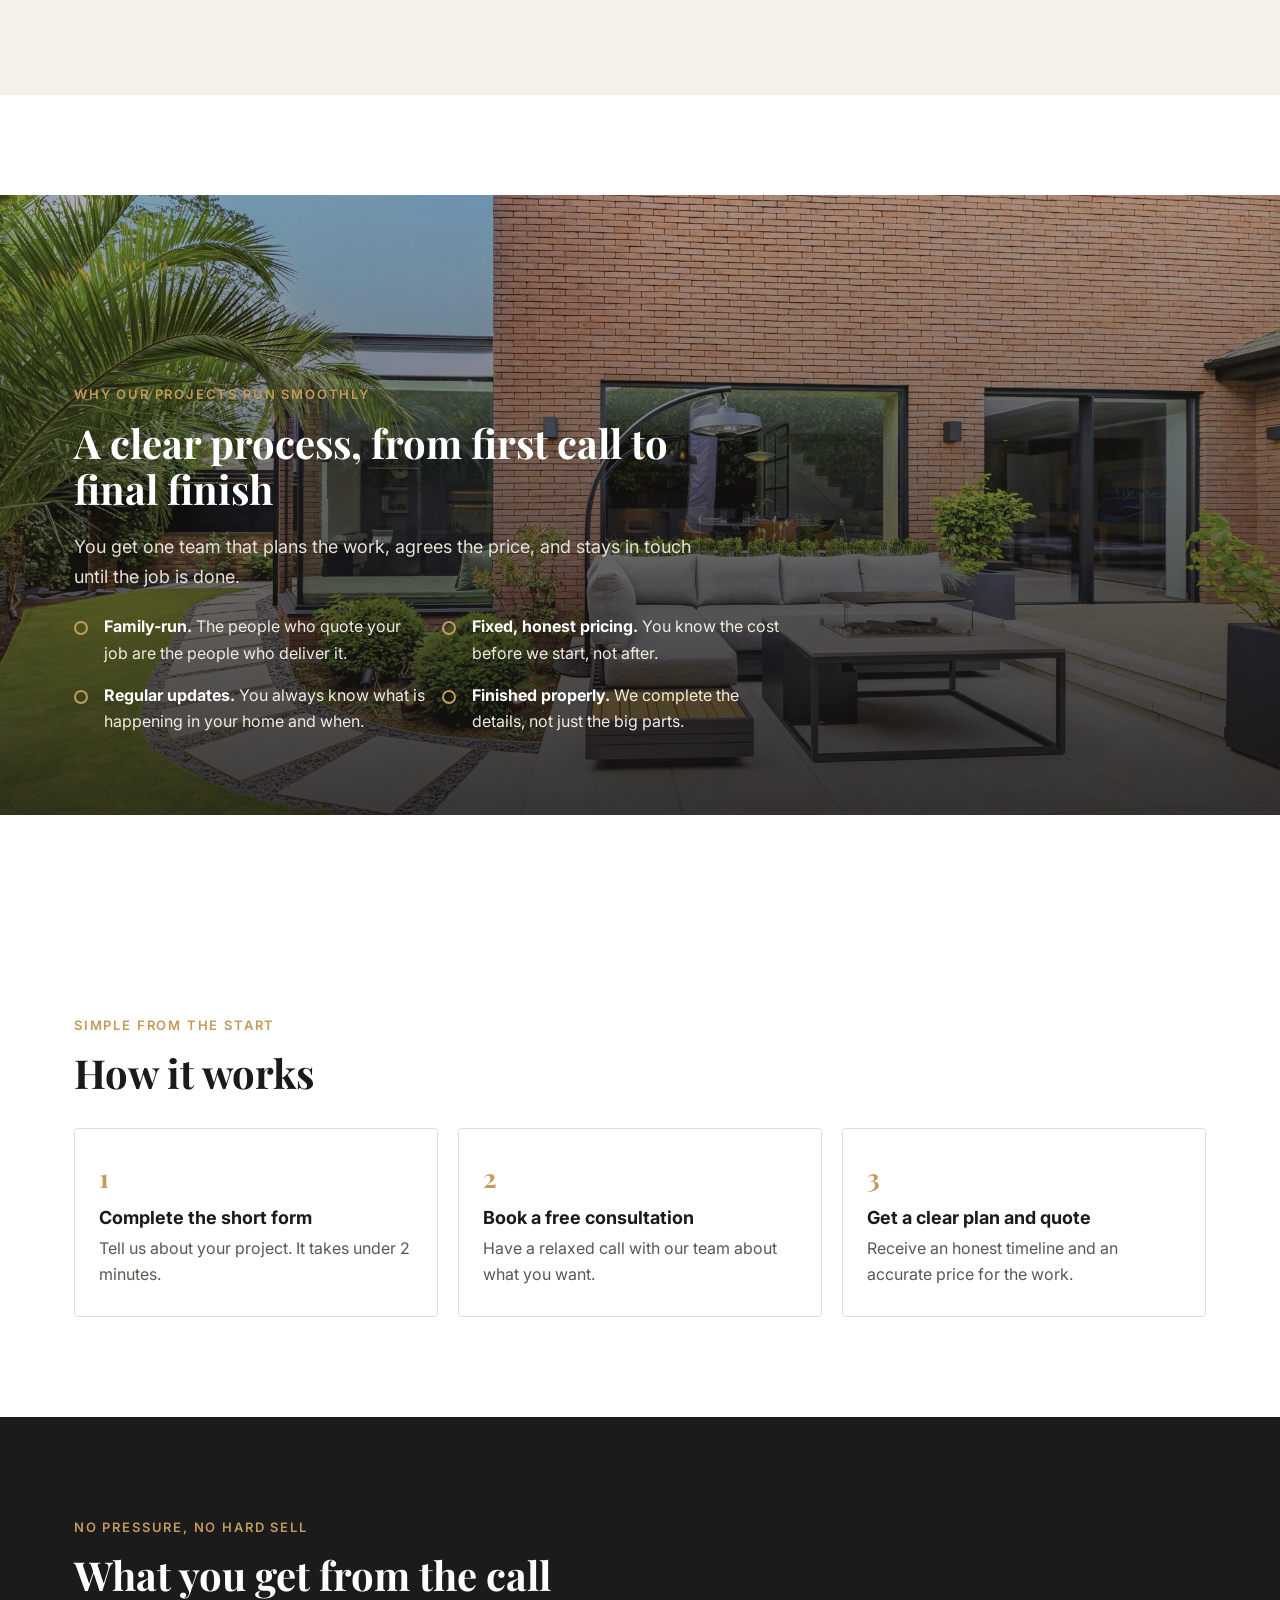
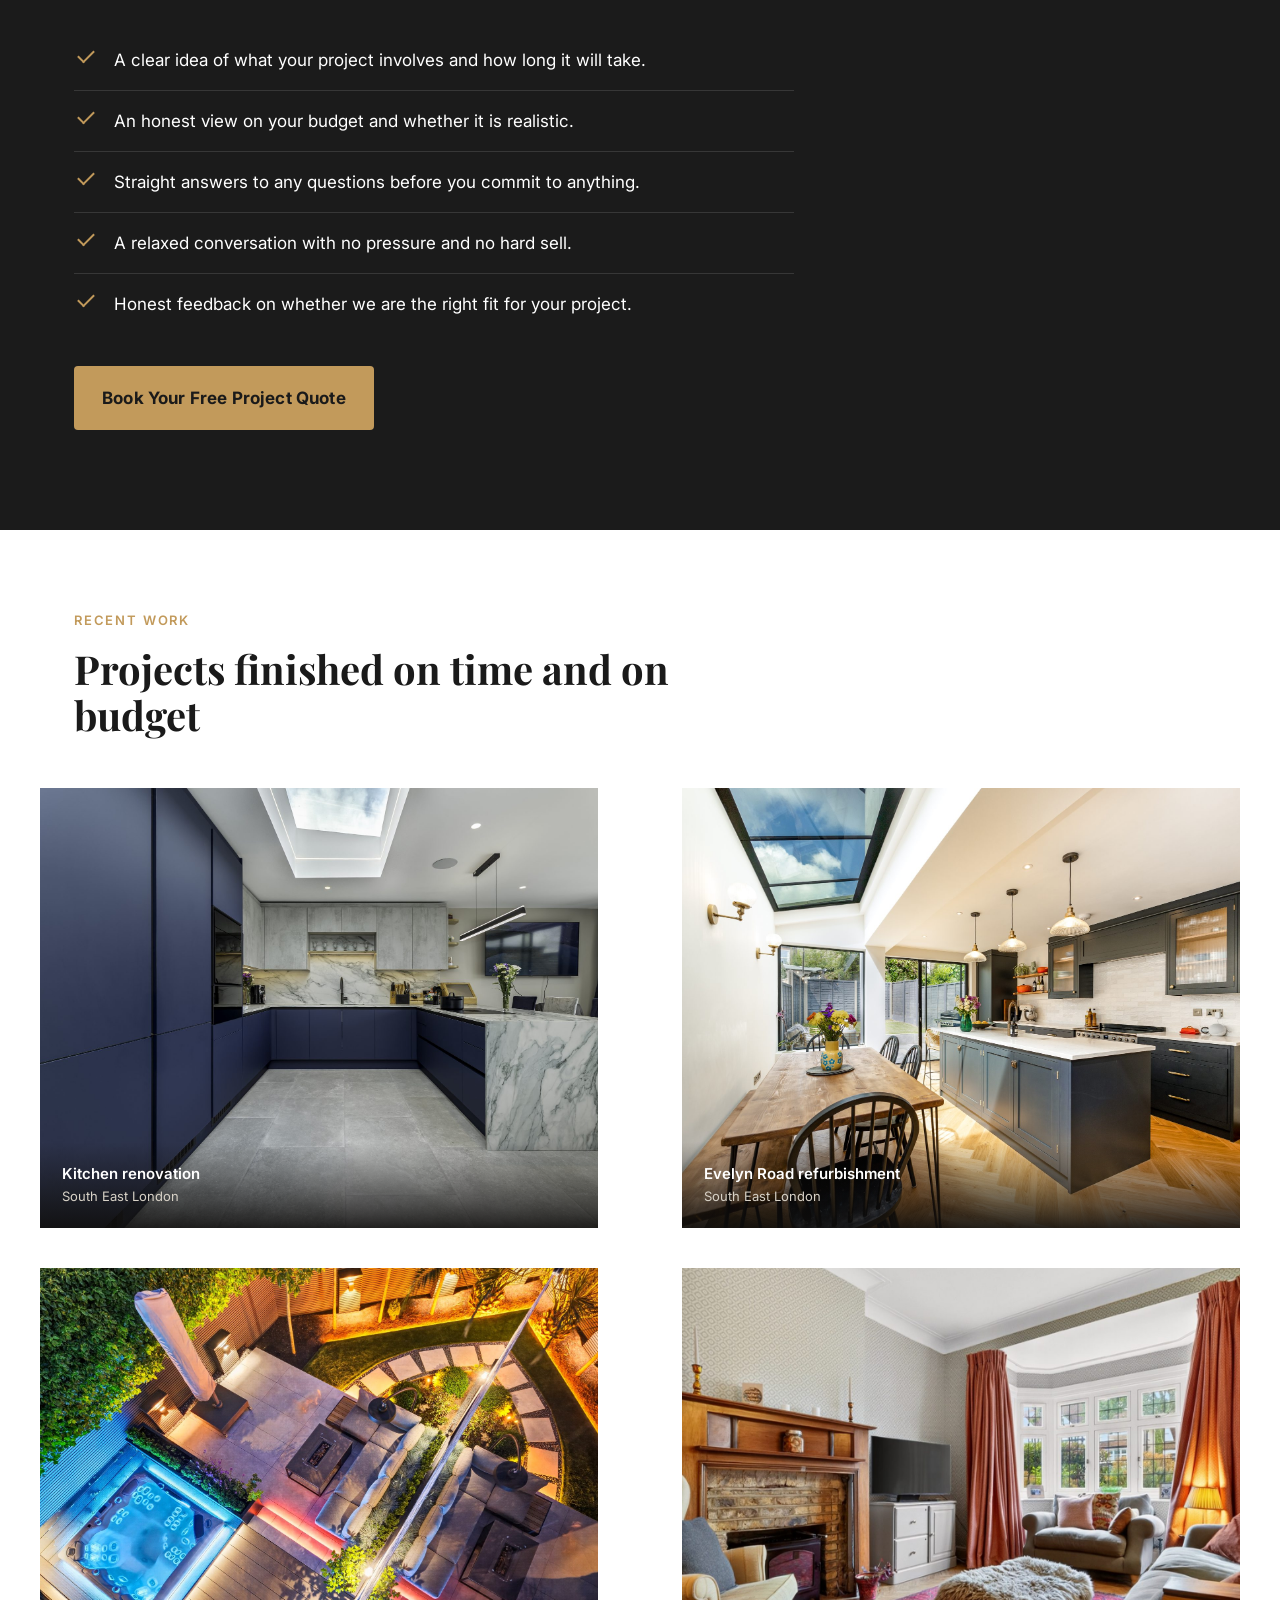
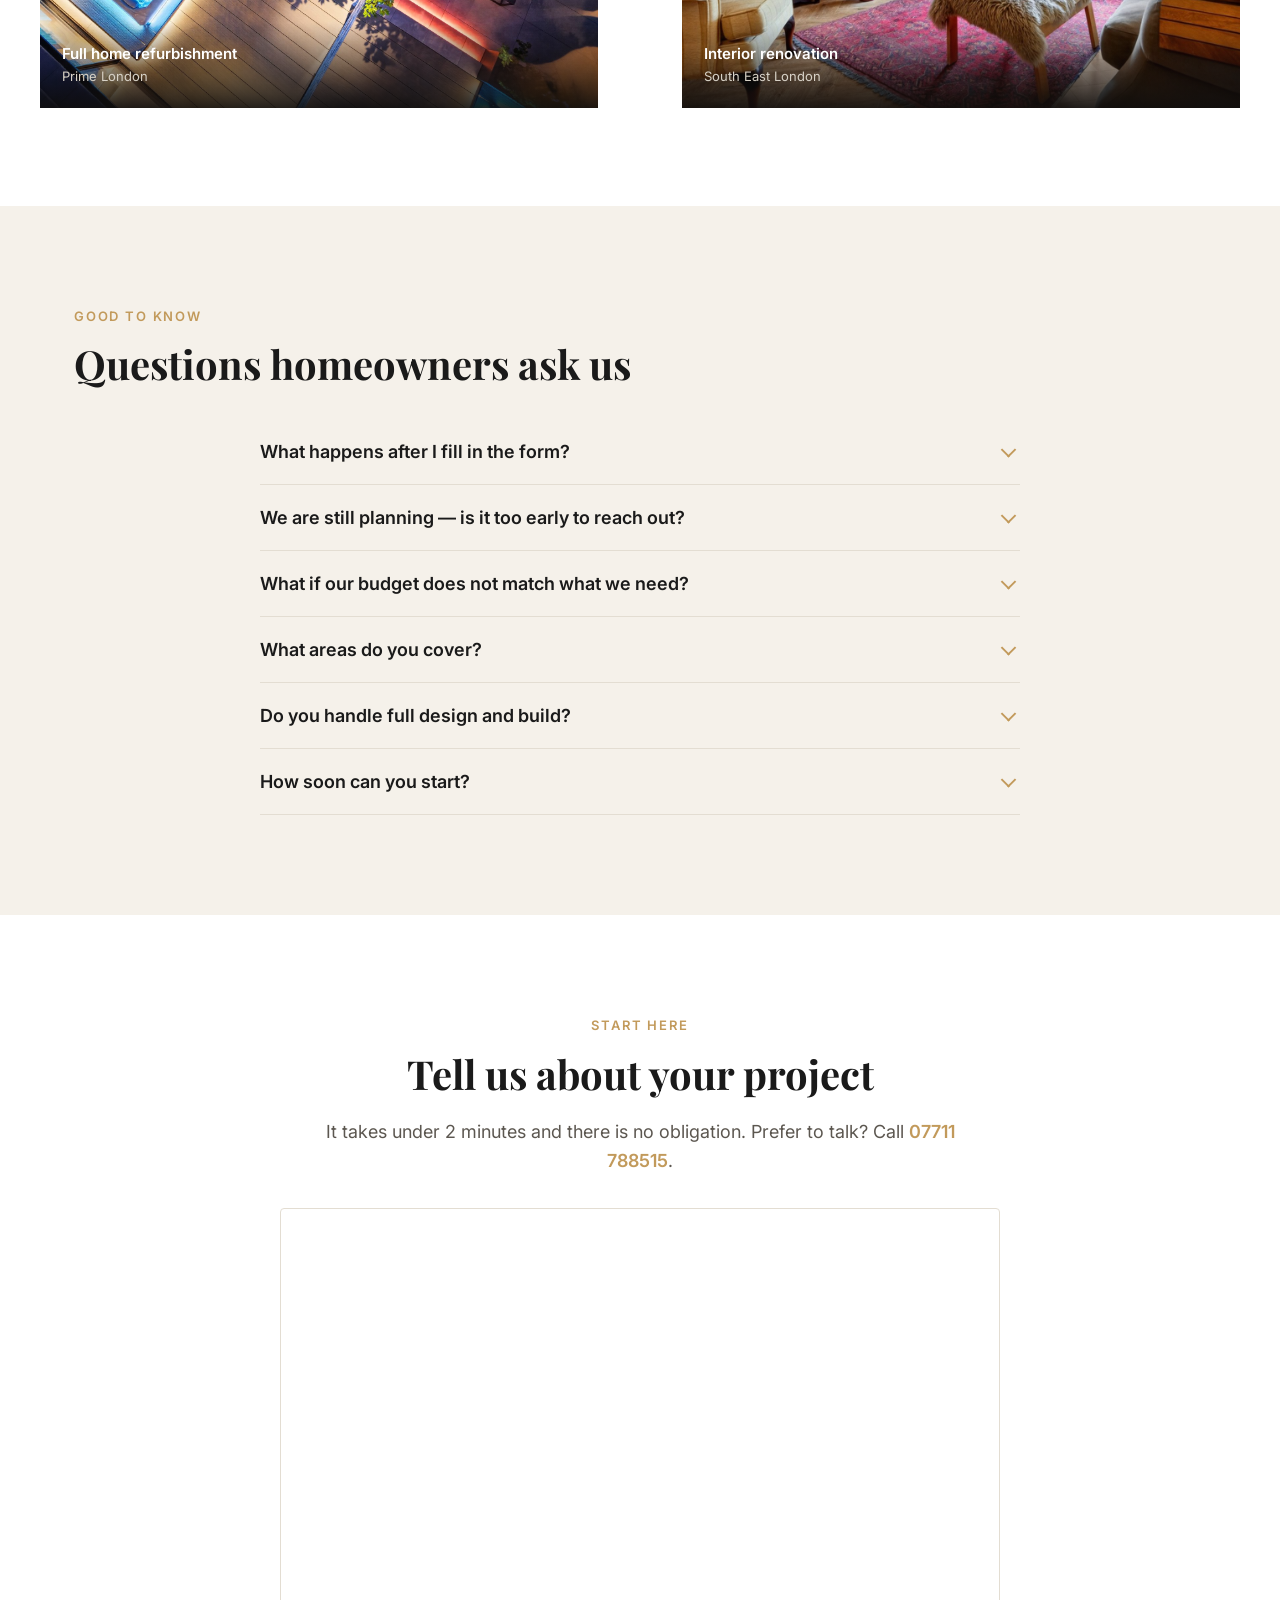
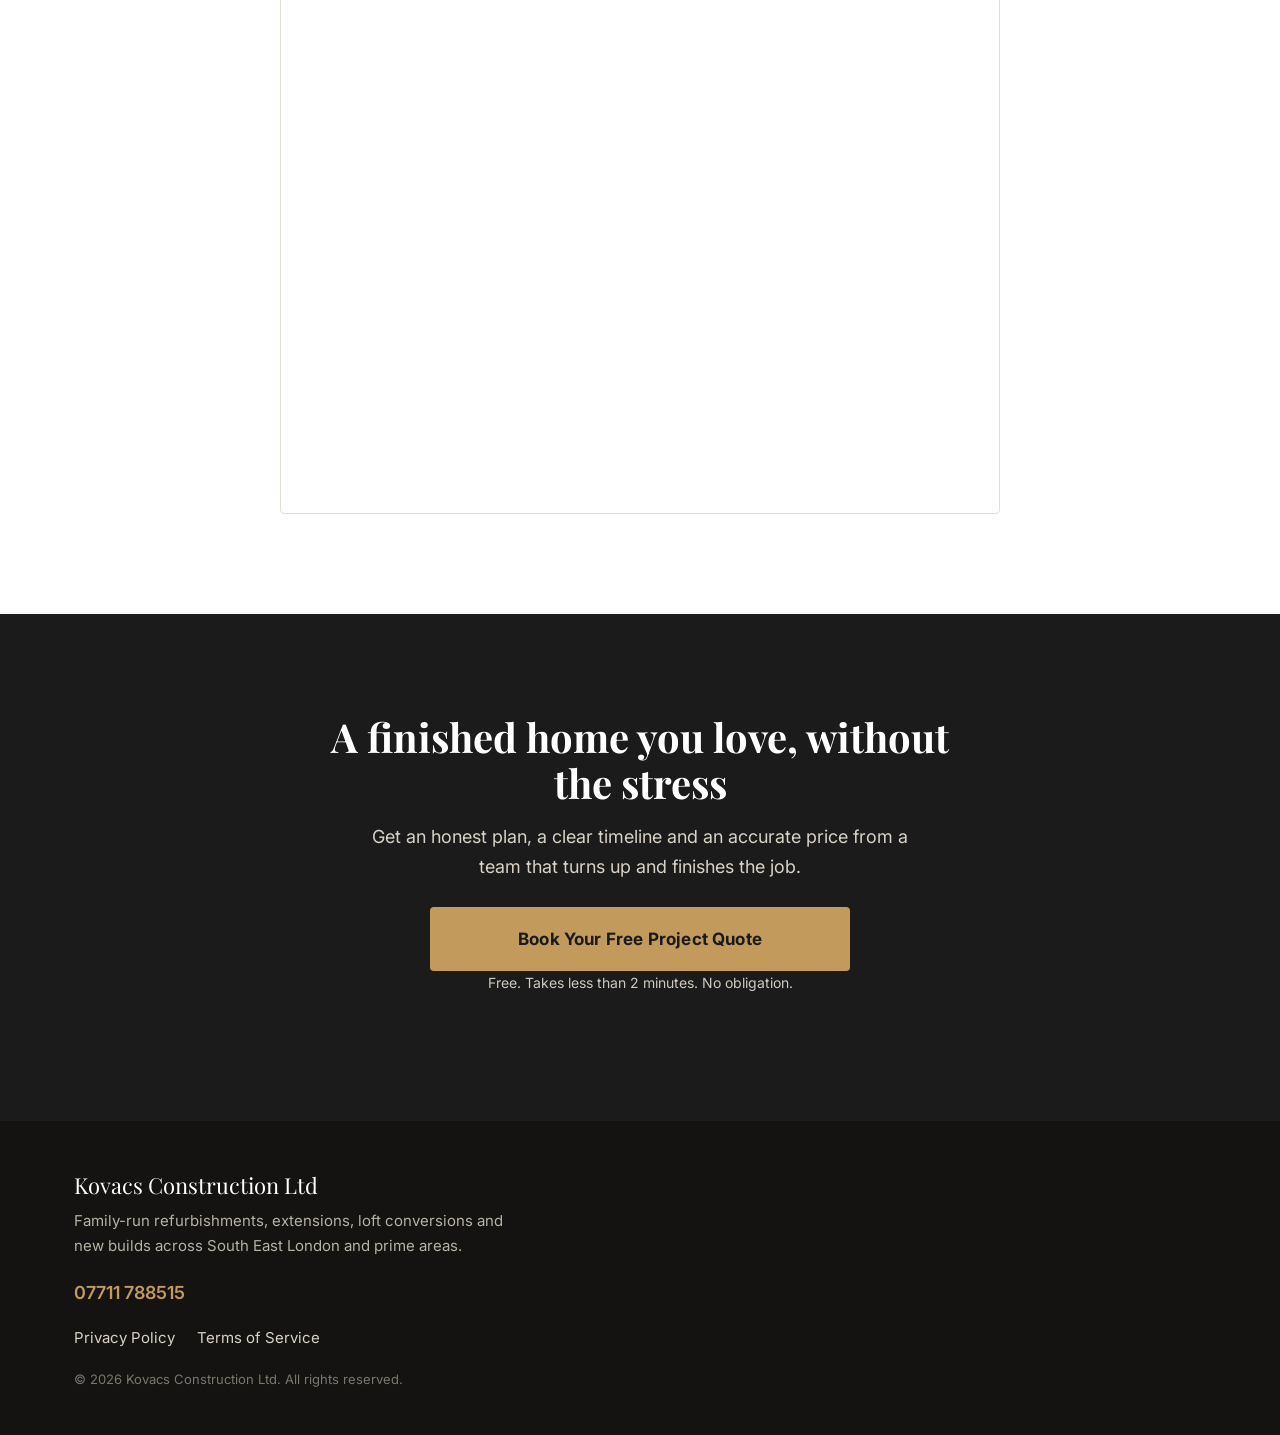
==== commit 247abfce: "Point funnel pages at self-hosted local images Co-Authored-By: Claude Opus 4.8 <noreply@anthropic.co" ====
--- a/funnel/landing.html
+++ b/funnel/landing.html
@@ -25,7 +25,7 @@
      Google's image CDN). To self-host later, download the file and set
      background to images/hero.jpg — see README. -->
 <header class="hero" id="top"
-  style="background:linear-gradient(rgba(20,19,18,.60),rgba(20,19,18,.72)), url('https://drive.google.com/thumbnail?id=1Gj6U58fiKEa9kVkZ6LKqd61HWB4nCncx&sz=w2000') center/cover no-repeat, #1b1b1b;">
+  style="background:linear-gradient(rgba(20,19,18,.60),rgba(20,19,18,.72)), url('images/evelyn-road.jpg') center/cover no-repeat, #1b1b1b;">
   <div class="hero__inner">
     <p class="eyebrow">For London homeowners who want a builder they can actually trust</p>
     <h1>Your renovation, done right the first time</h1>
@@ -89,7 +89,7 @@
 <!-- ======================= MECHANISM ======================= -->
 <section class="section mechanism" aria-label="How we work">
   <div class="mechanism__media"
-    style="background:linear-gradient(rgba(20,19,18,.30),rgba(20,19,18,.82)), url('https://drive.google.com/thumbnail?id=15JVzXRzK8_tQoe3Z7ltJ4R6Ab2xPKmod&sz=w2000') center/cover no-repeat, #1b1b1b;">
+    style="background:linear-gradient(rgba(20,19,18,.30),rgba(20,19,18,.82)), url('images/mechanism.jpg') center/cover no-repeat, #1b1b1b;">
     <!-- Mechanism image: embedded from client Google Drive folder. -->
     <div class="mechanism__content">
       <p class="eyebrow">Why our projects run smoothly</p>
@@ -163,16 +163,16 @@
   <!-- Project photos embedded from the client Google Drive folder.
        To self-host later, swap each background-image url for images/*.jpg. -->
   <div class="gallery">
-    <figure class="shot has-photo" style="background:#272626 url('https://drive.google.com/thumbnail?id=1gjHbs4tXbkReDThNVHcWI9LpwotU2MlA&sz=w1400') center/cover no-repeat;">
+    <figure class="shot has-photo" style="background:#272626 url('images/kitchen-1.jpg') center/cover no-repeat;">
       <figcaption class="shot__cap">Kitchen renovation<span>South East London</span></figcaption>
     </figure>
-    <figure class="shot has-photo" style="background:#272626 url('https://drive.google.com/thumbnail?id=1Gj6U58fiKEa9kVkZ6LKqd61HWB4nCncx&sz=w1400') center/cover no-repeat;">
+    <figure class="shot has-photo" style="background:#272626 url('images/evelyn-road.jpg') center/cover no-repeat;">
       <figcaption class="shot__cap">Evelyn Road refurbishment<span>South East London</span></figcaption>
     </figure>
-    <figure class="shot has-photo" style="background:#272626 url('https://drive.google.com/thumbnail?id=1SAPxOdlOP8nHfldRkEx105Md5Pwv4RMt&sz=w1400') center/cover no-repeat;">
+    <figure class="shot has-photo" style="background:#272626 url('images/refurb-1.jpg') center/cover no-repeat;">
       <figcaption class="shot__cap">Full home refurbishment<span>Prime London</span></figcaption>
     </figure>
-    <figure class="shot has-photo" style="background:#272626 url('https://drive.google.com/thumbnail?id=153jzD6dZ__KLScf2OqaplEntAFIRlwQb&sz=w1400') center/cover no-repeat;">
+    <figure class="shot has-photo" style="background:#272626 url('images/interior-1.jpg') center/cover no-repeat;">
       <figcaption class="shot__cap">Interior renovation<span>South East London</span></figcaption>
     </figure>
   </div>
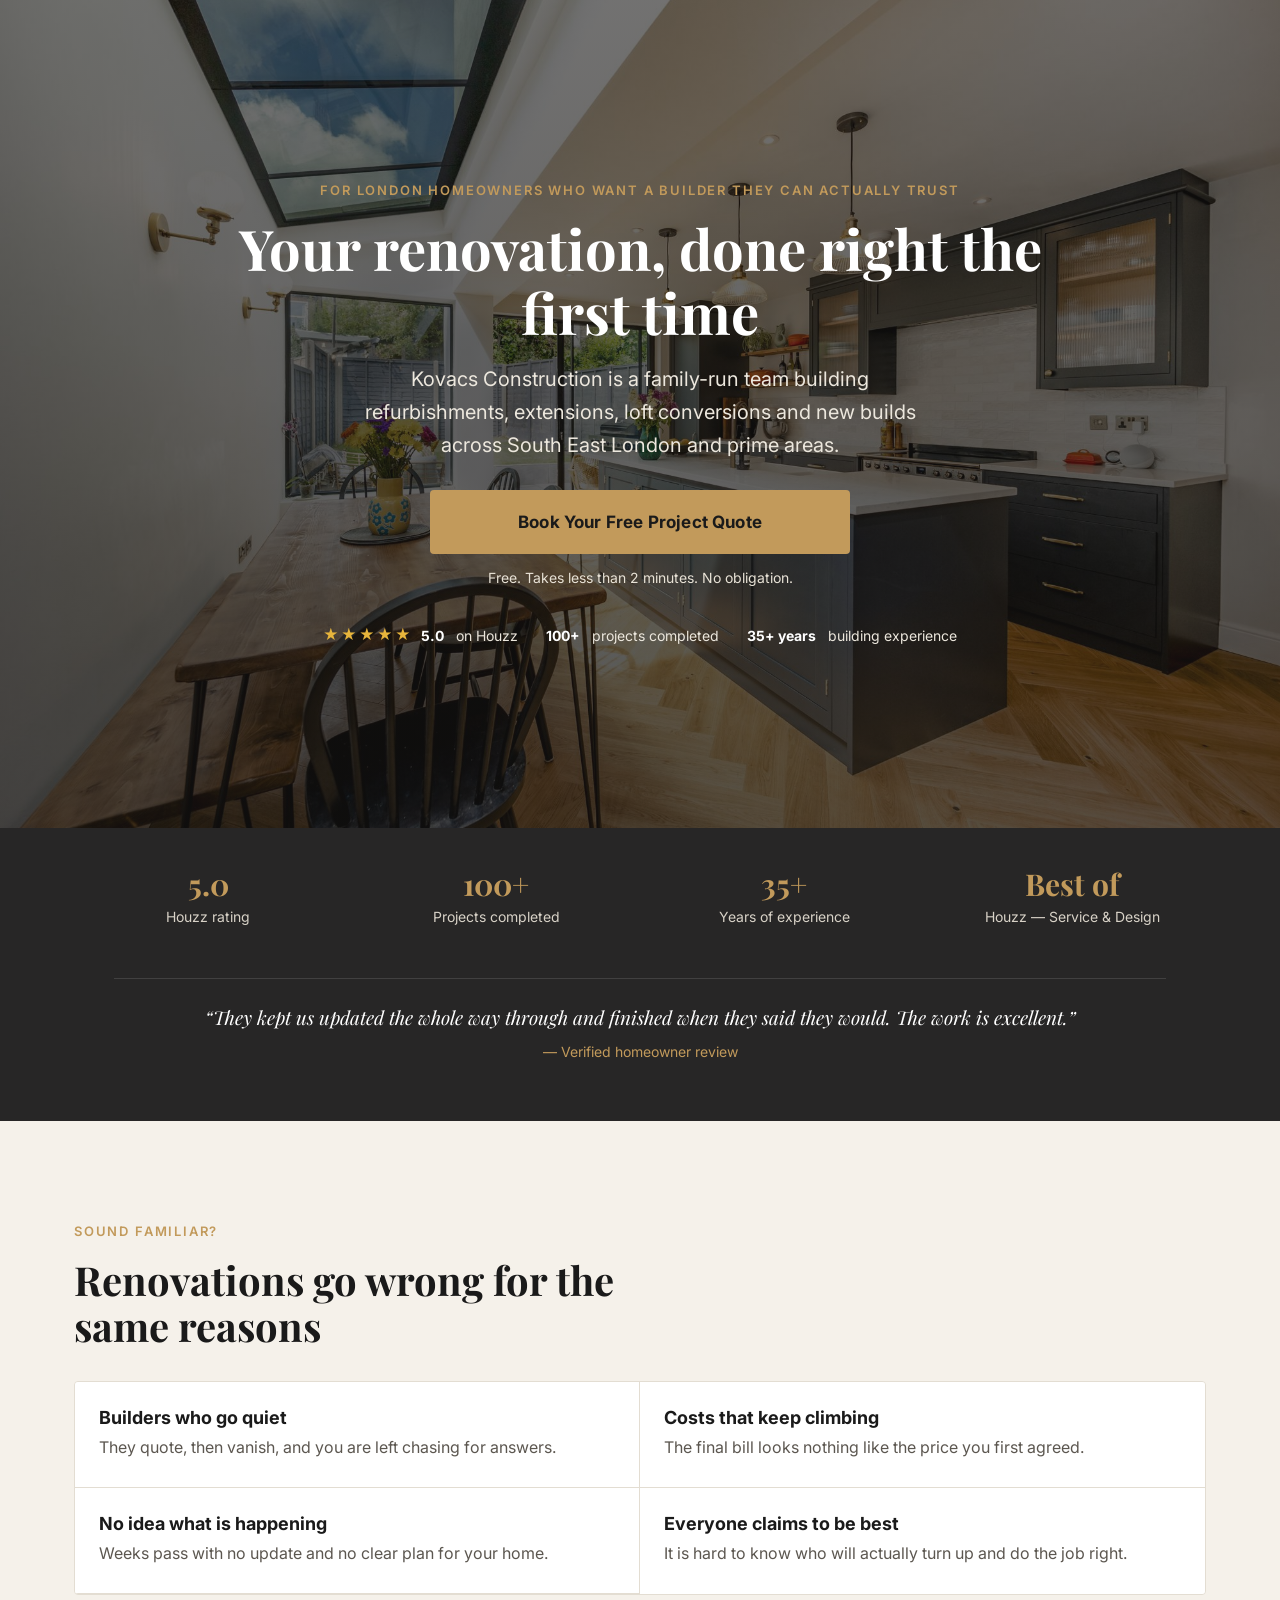
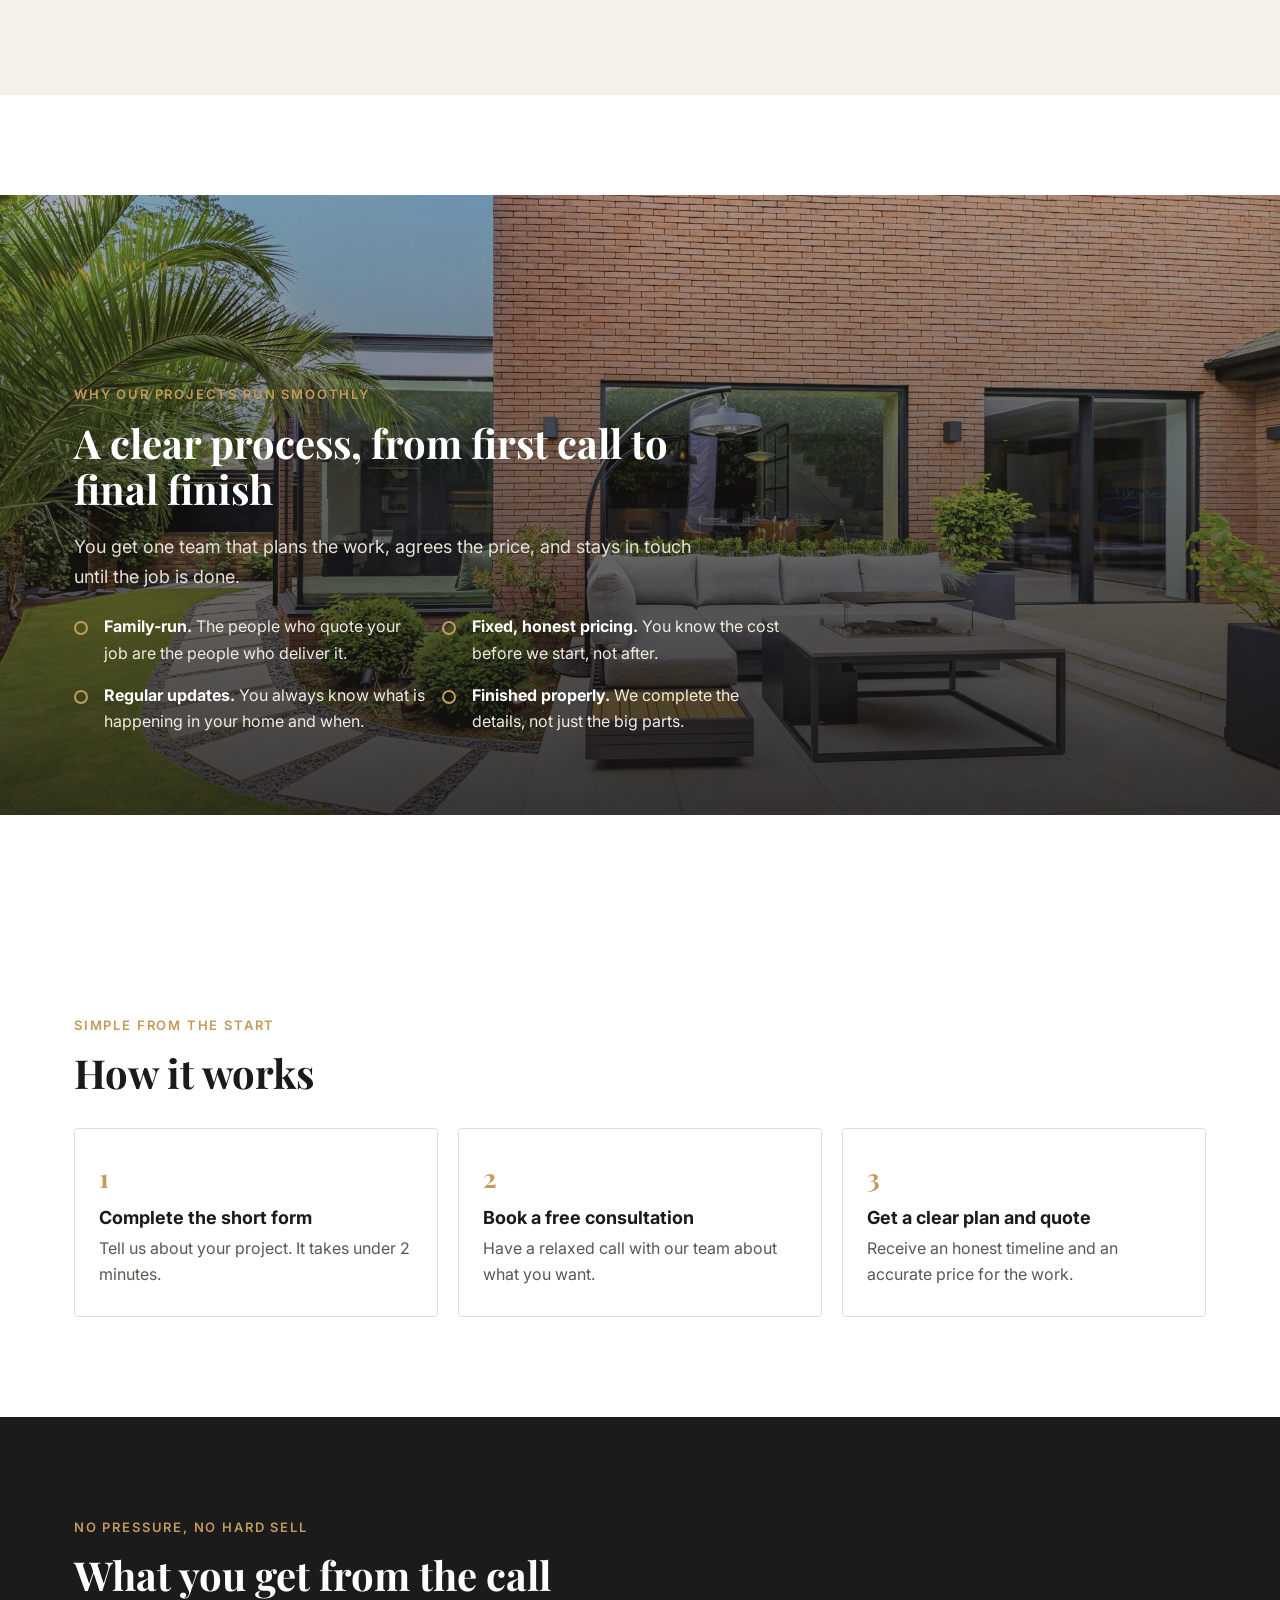
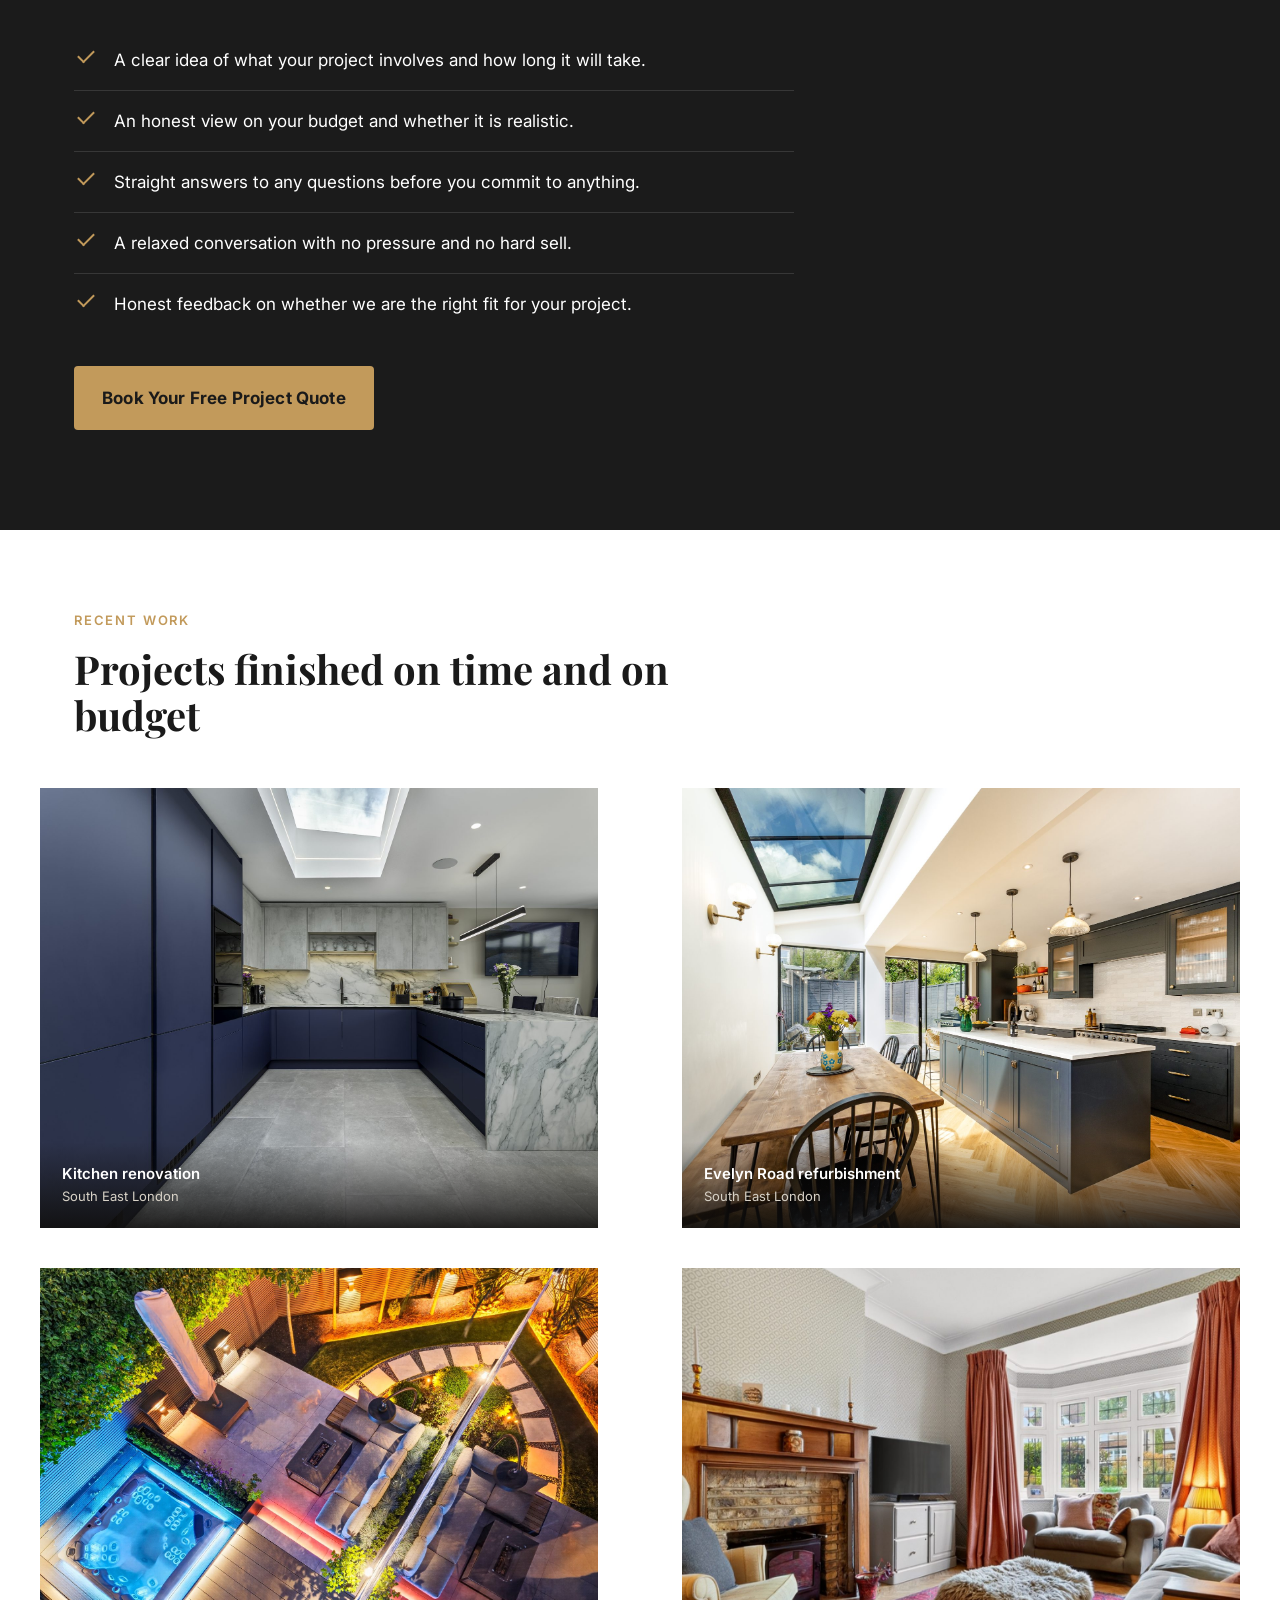
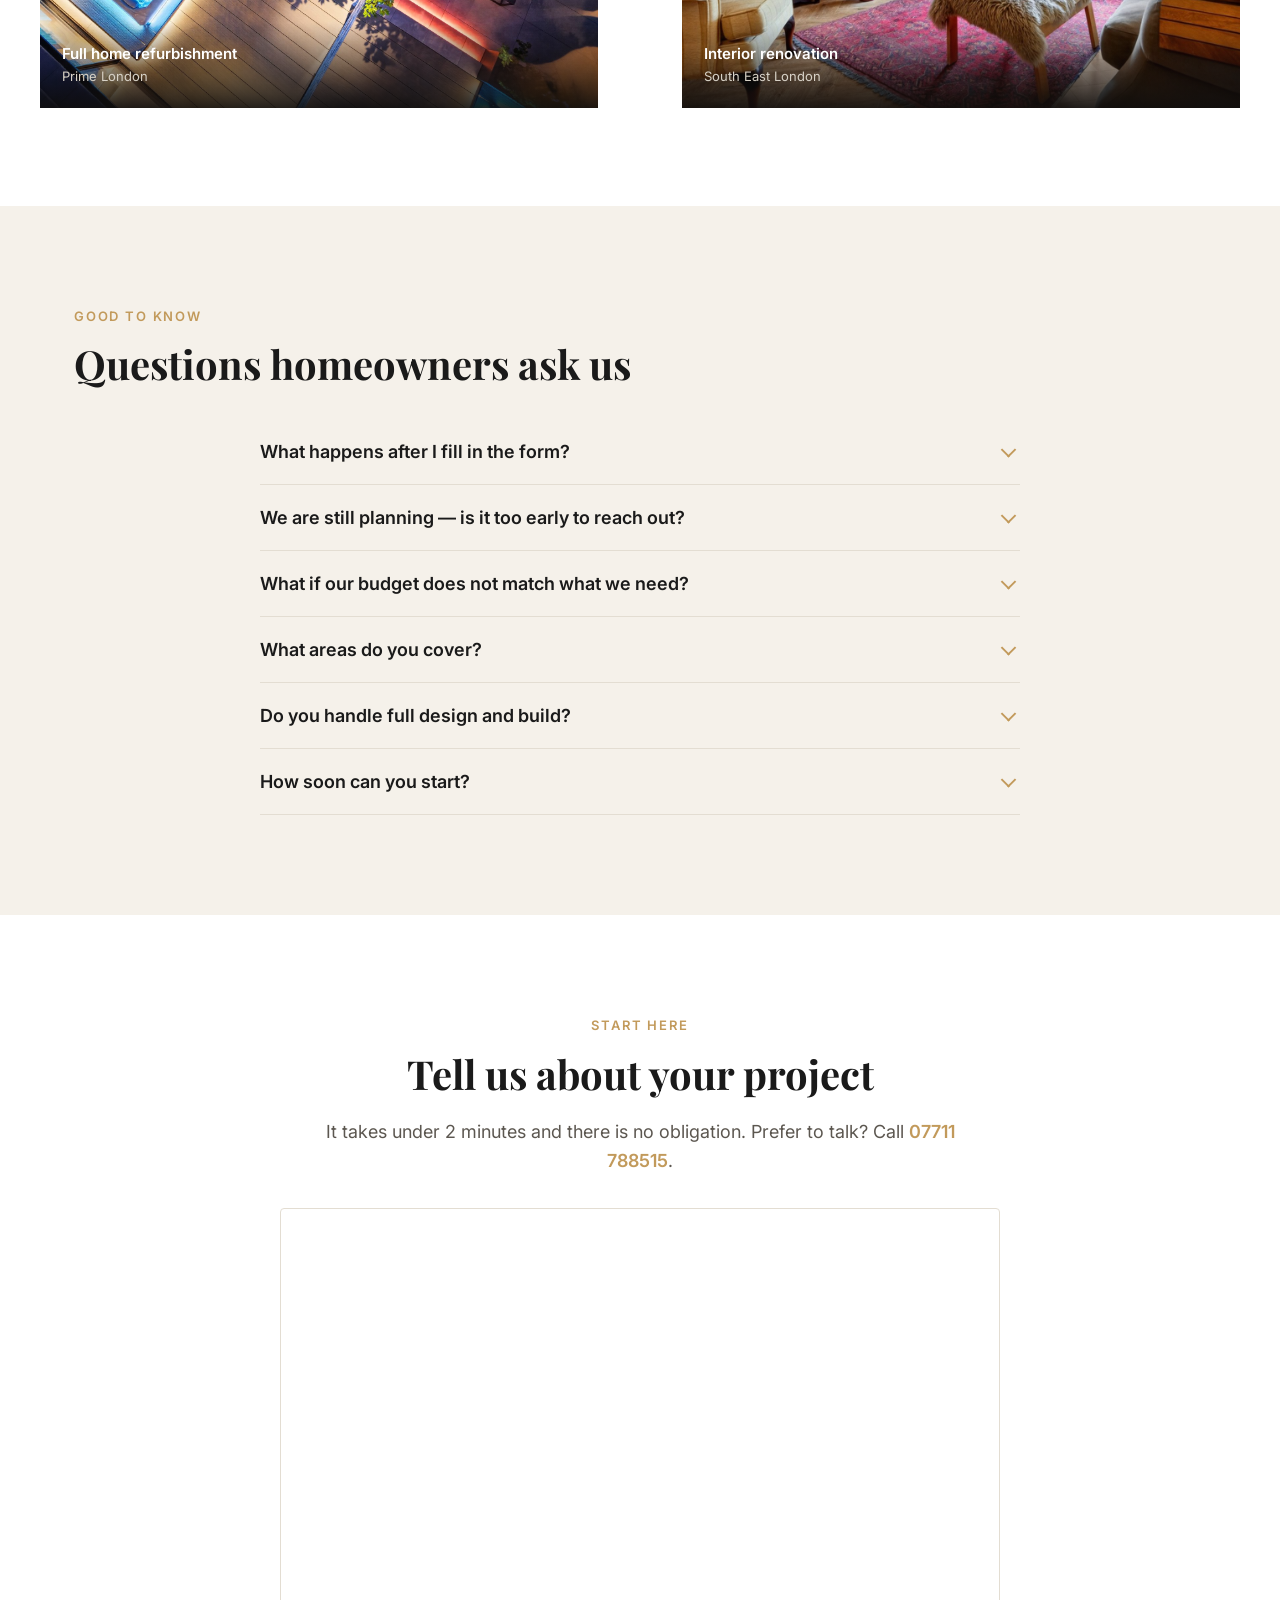
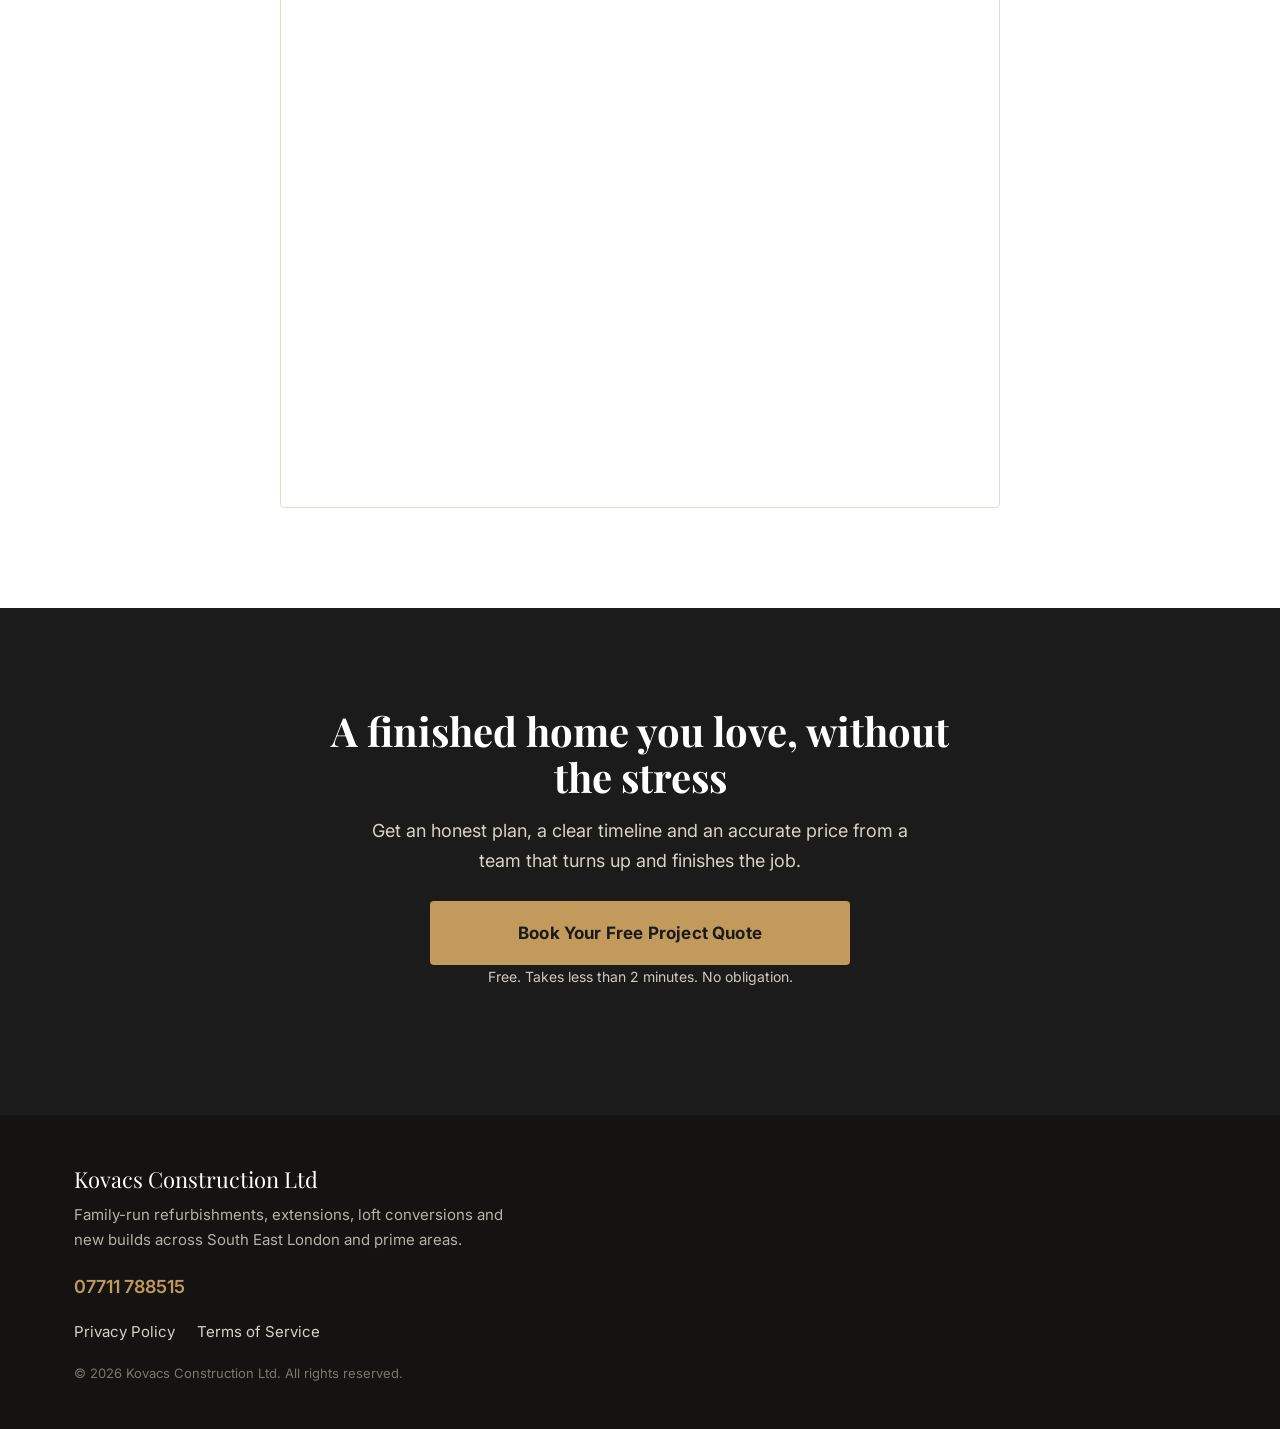
==== commit 138c72ab: "Fix collapsed form embed: give iframe a concrete height The GHL iframe used height:100% (resolved to" ====
--- a/funnel/landing.html
+++ b/funnel/landing.html
@@ -235,7 +235,7 @@
       <div class="form-embed">
         <iframe
           src="https://api.leadconnectorhq.com/widget/form/eYARpIHvsms33nY9PxDg"
-          style="width:100%;height:100%;border:none;border-radius:8px"
+          style="width:100%;height:874px;border:none;border-radius:8px"
           id="inline-eYARpIHvsms33nY9PxDg"
           data-layout="{'id':'INLINE'}"
           data-trigger-type="alwaysShow"
@@ -248,8 +248,7 @@
           data-height="874"
           data-layout-iframe-id="inline-eYARpIHvsms33nY9PxDg"
           data-form-id="eYARpIHvsms33nY9PxDg"
-          title="Kovacs landing page form"
-          loading="lazy">
+          title="Kovacs landing page form">
         </iframe>
       </div>
       <!-- If the embed ever fails to load, this is the fallback intent:
--- a/funnel/styles.css
+++ b/funnel/styles.css
@@ -411,7 +411,9 @@
 .form-embed { width: 100%; }
 .form-embed iframe {
   width: 100%;
-  min-height: 880px;
+  height: 874px;        /* concrete height so the form shows even before/without
+                           GHL's auto-resize script runs */
+  min-height: 720px;
   border: none;
   border-radius: var(--radius);
   display: block;
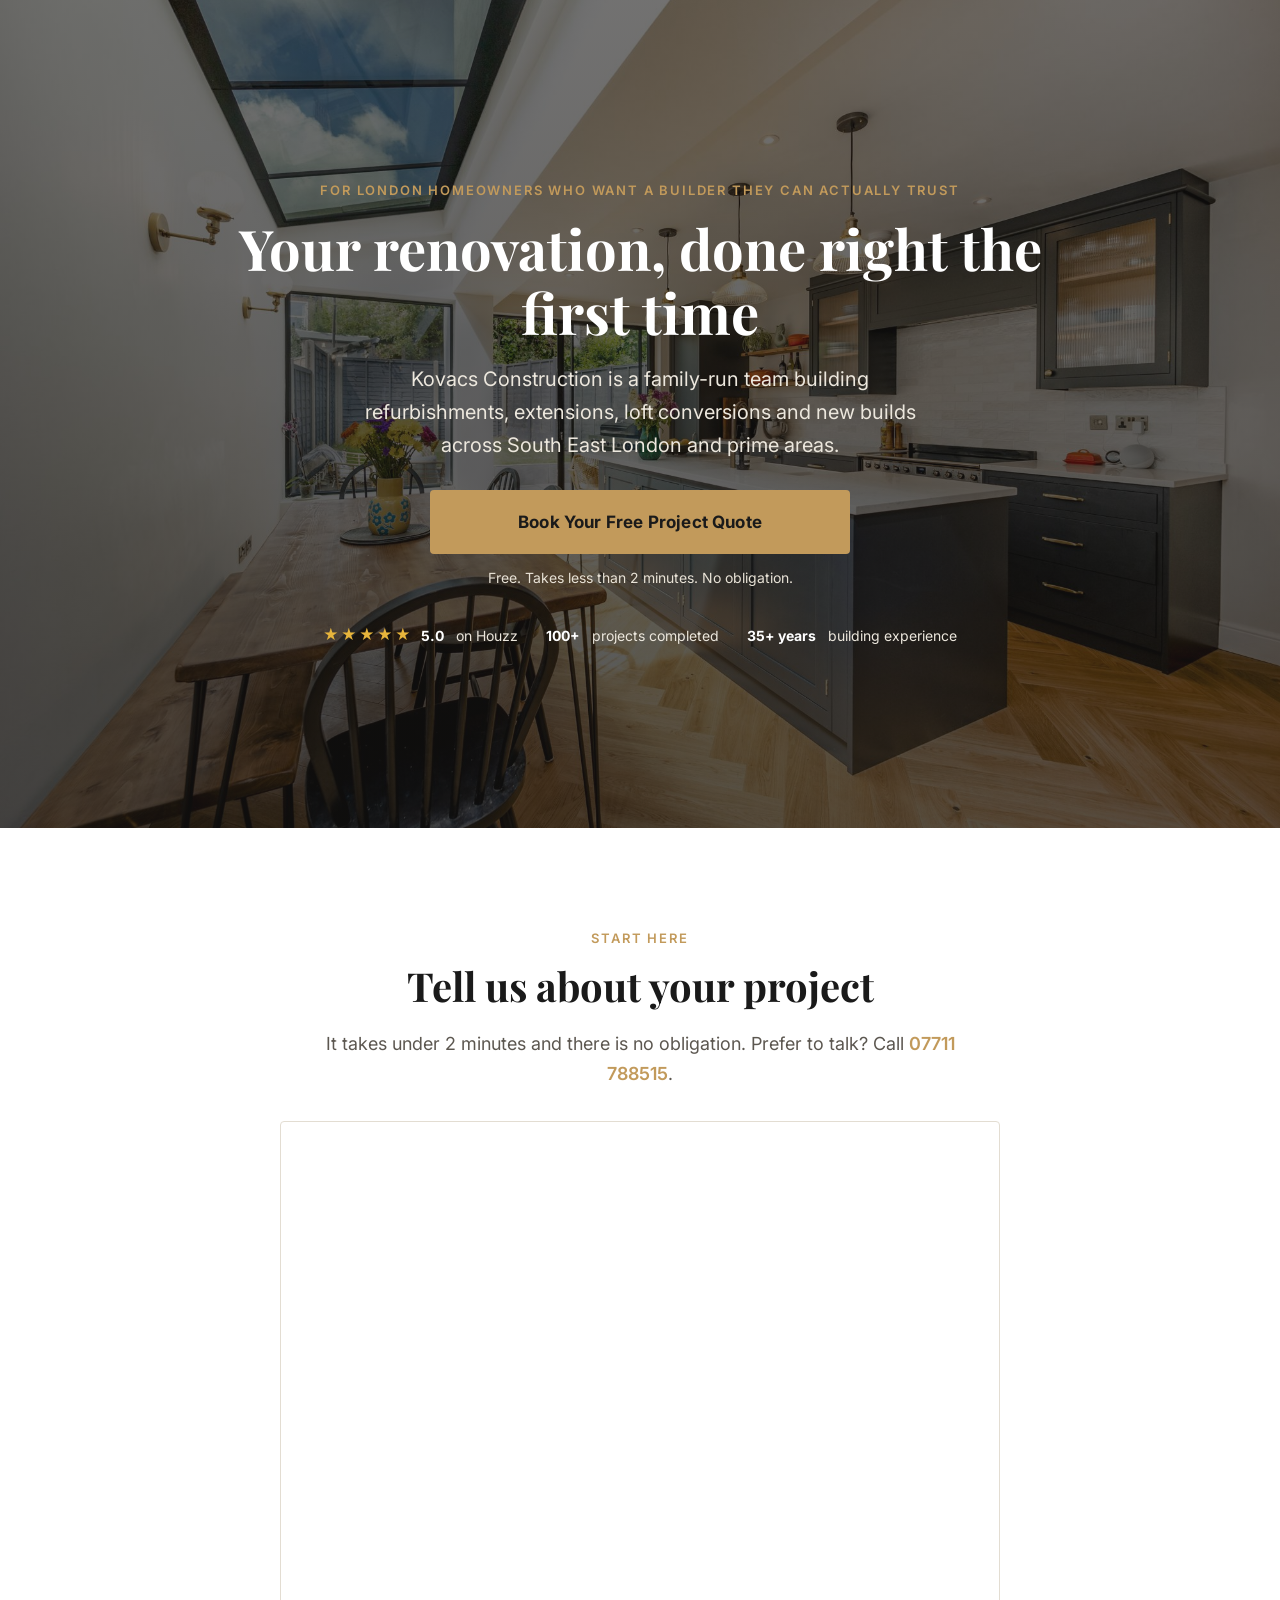
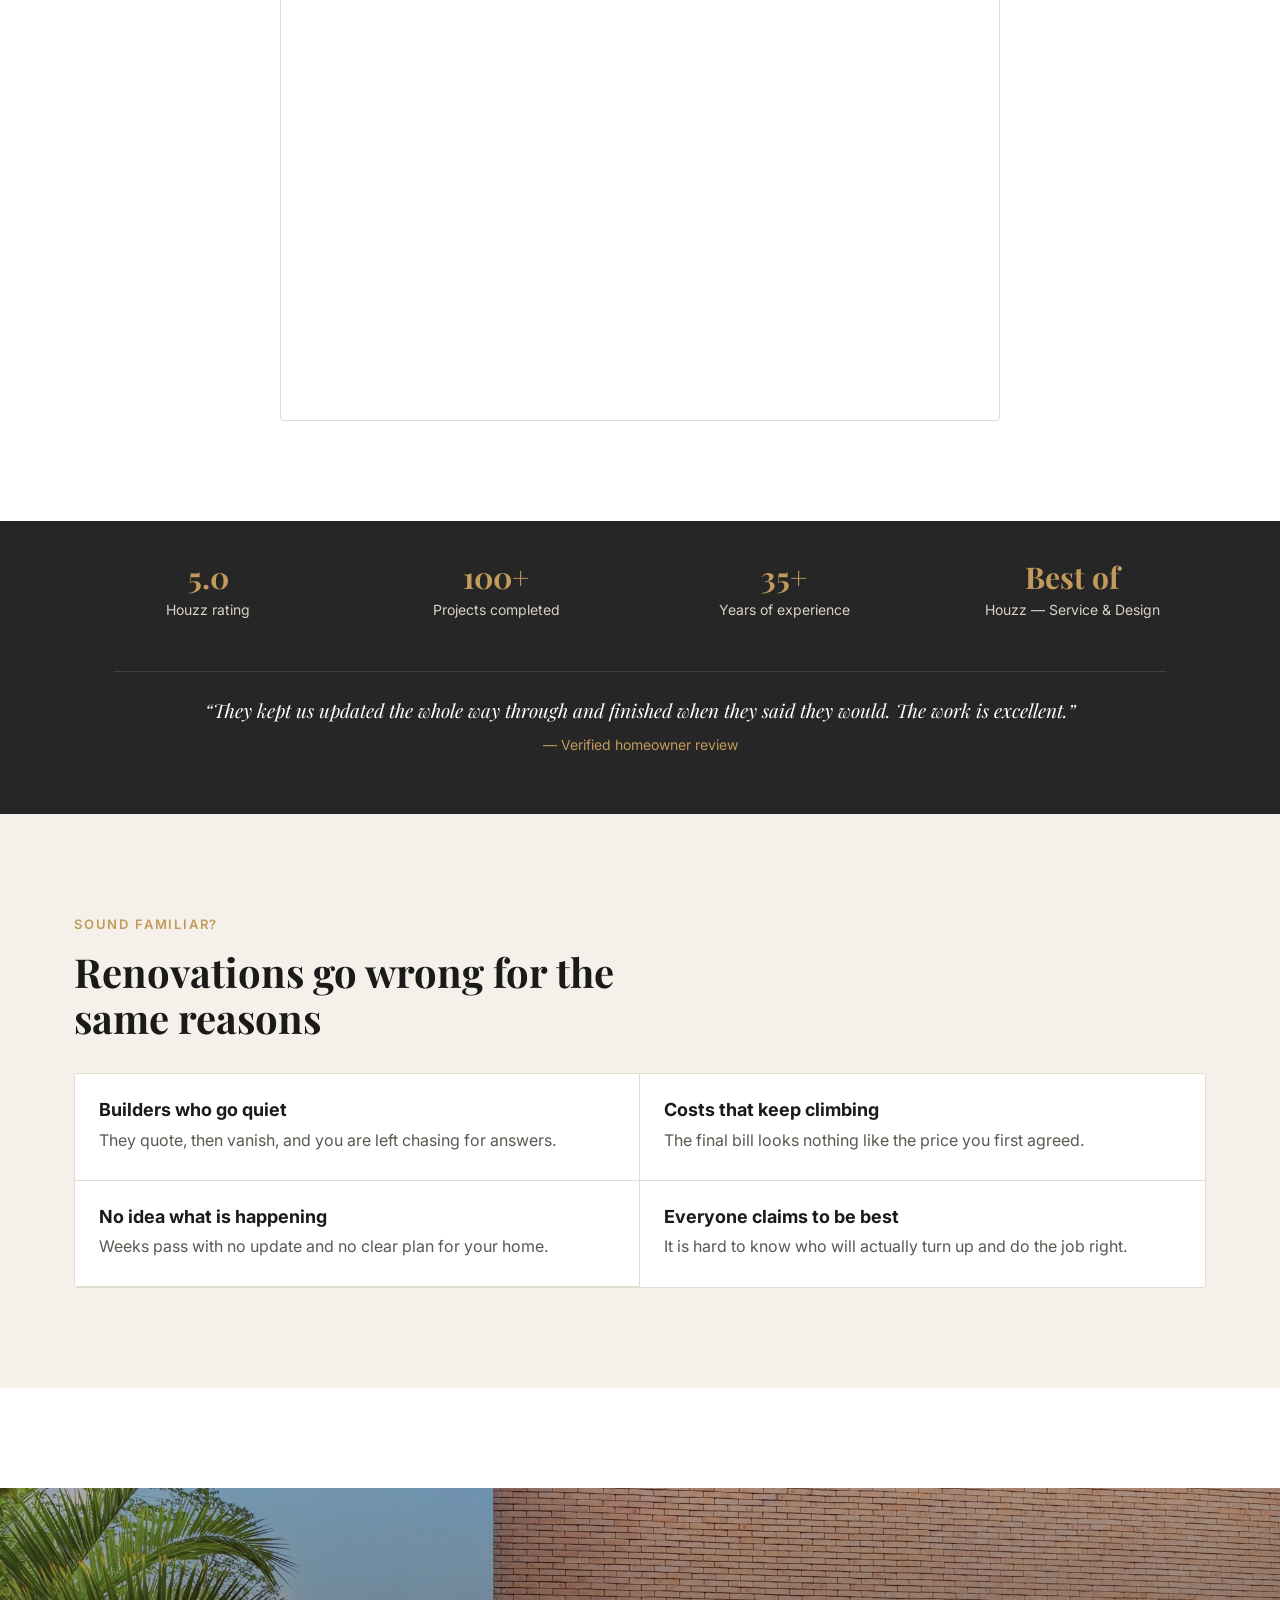
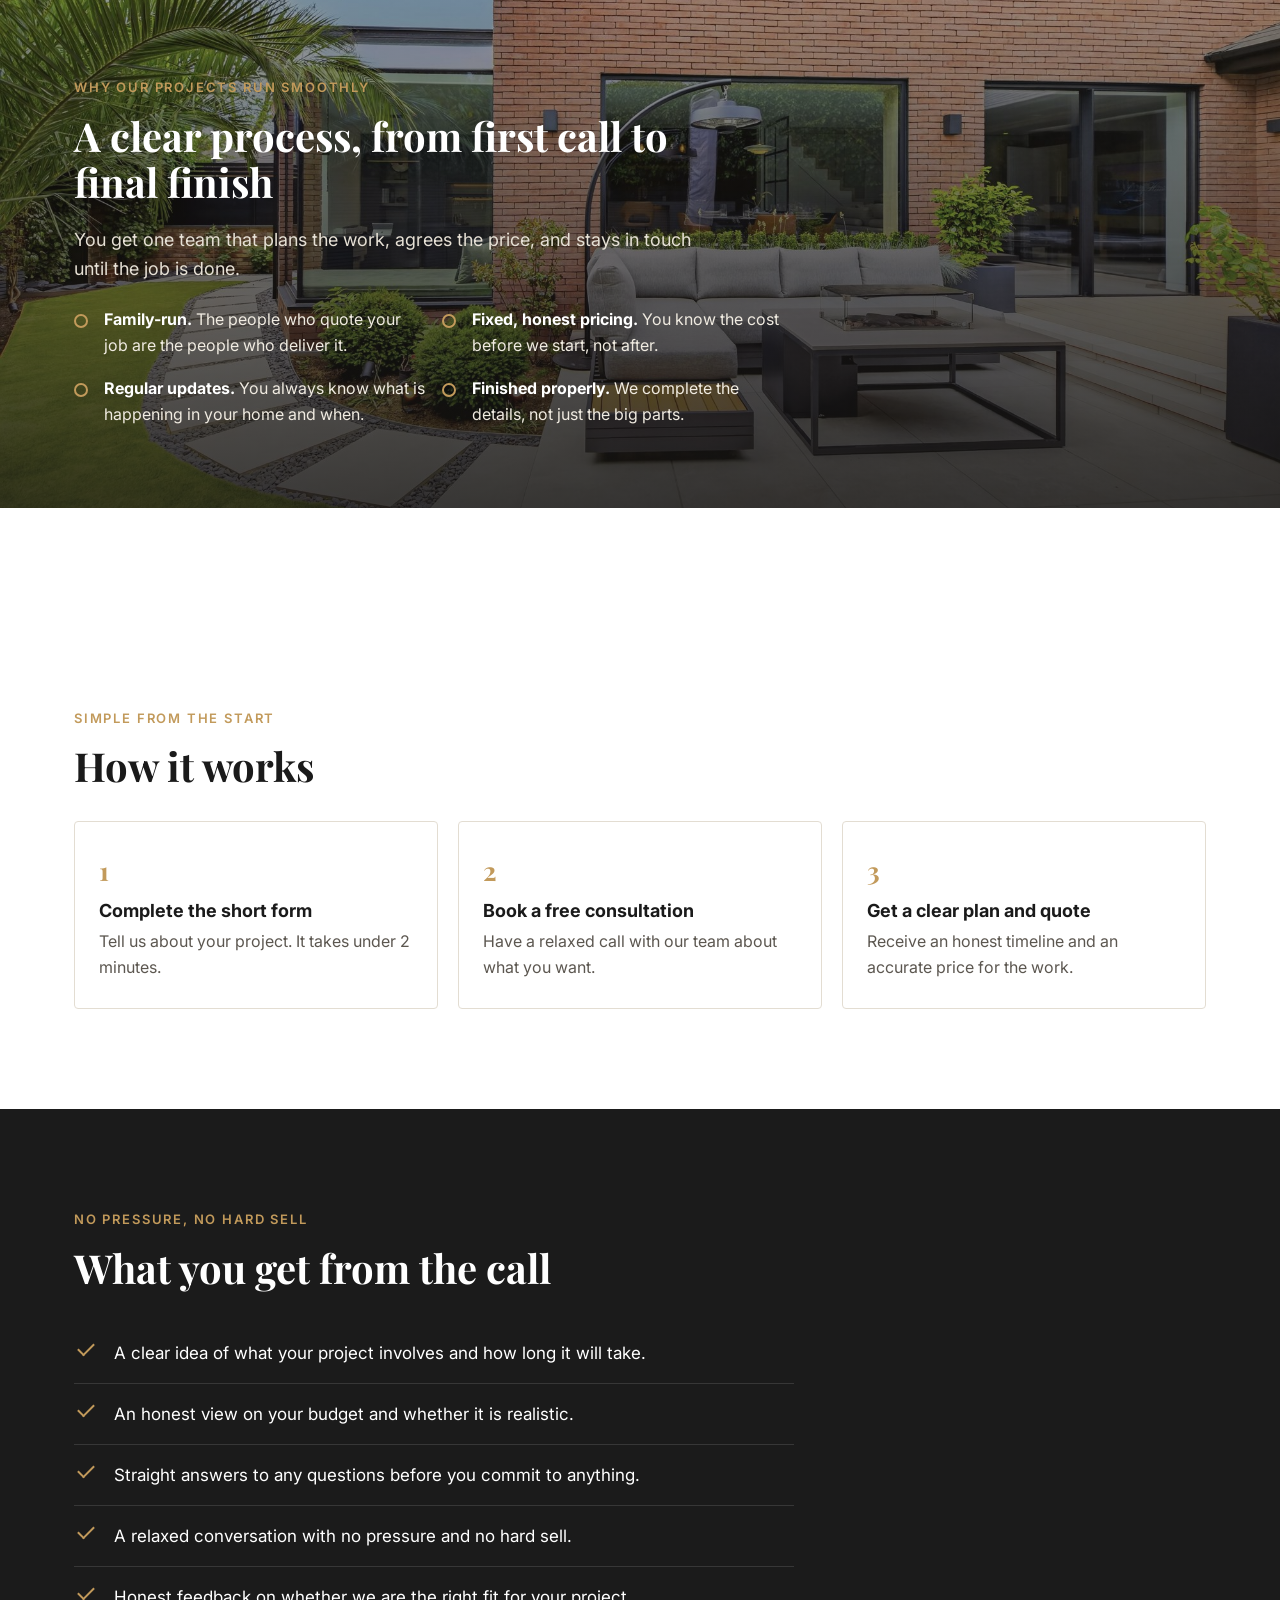
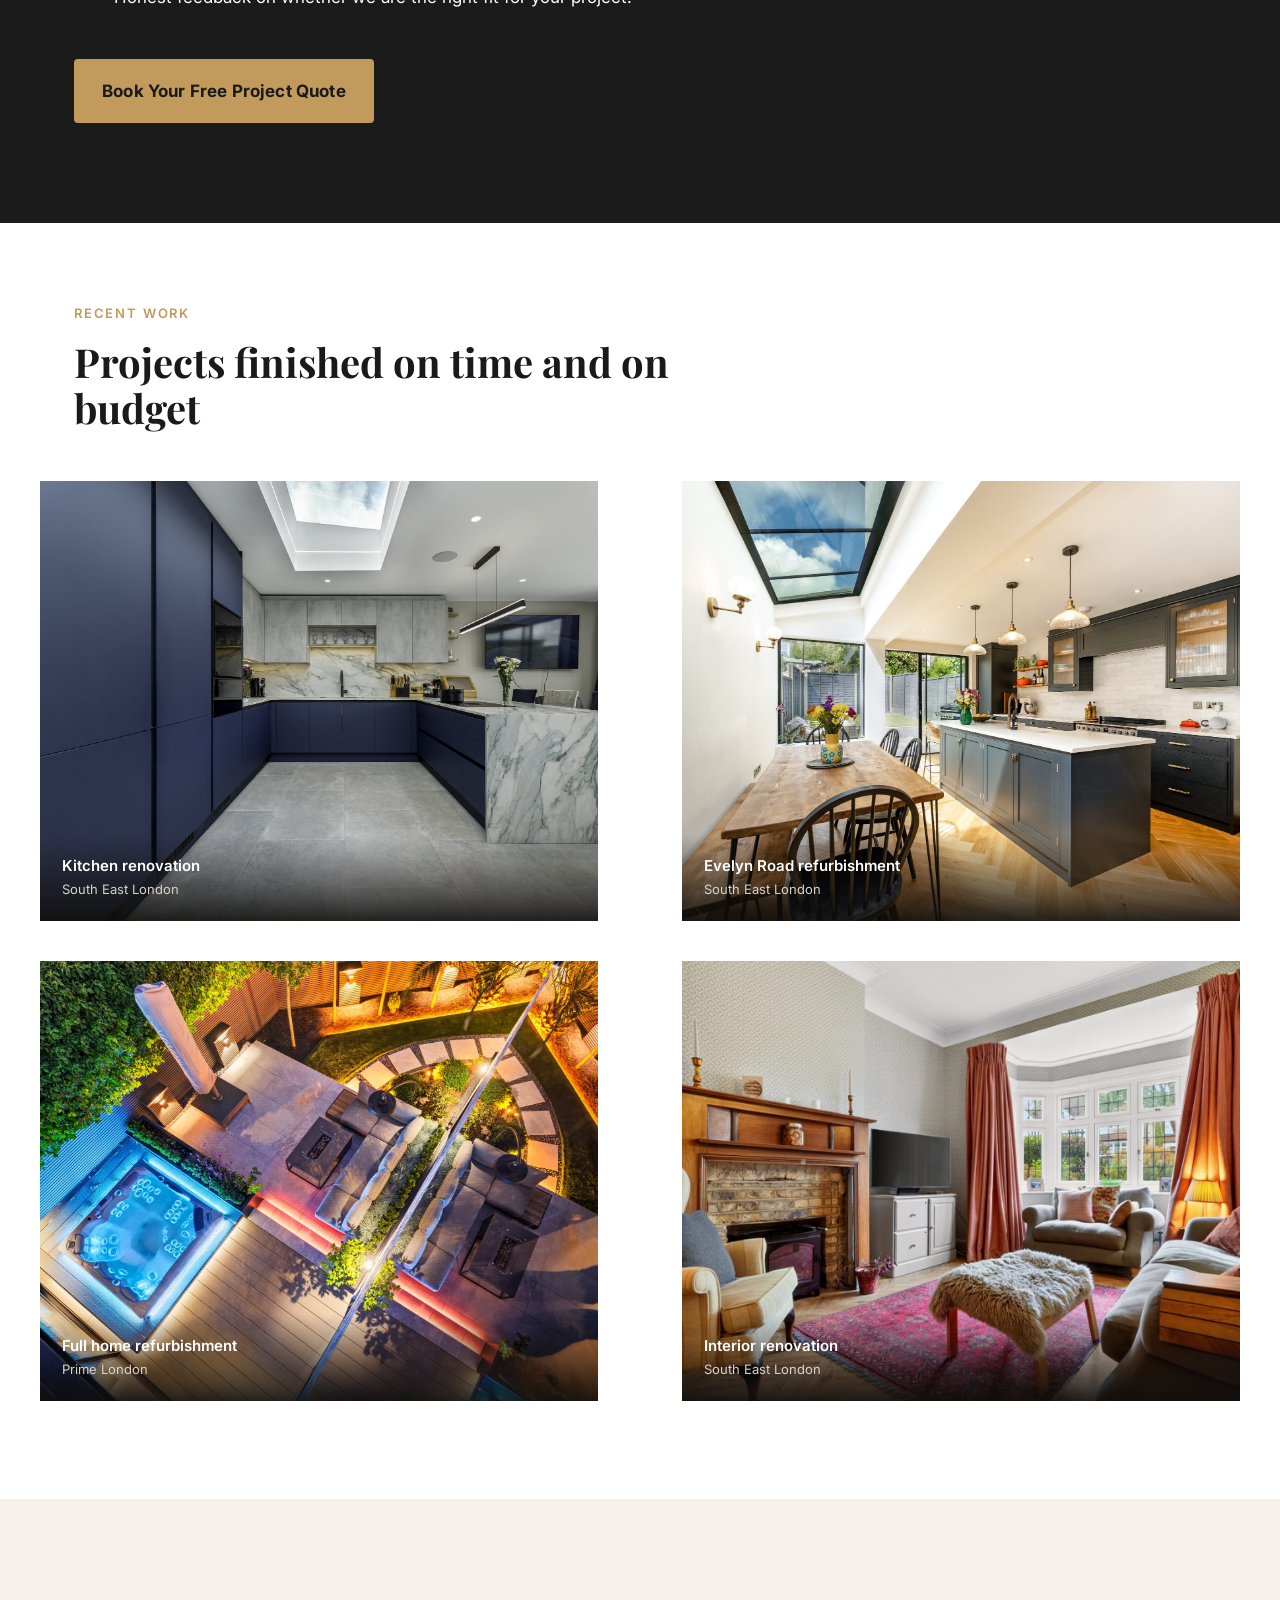
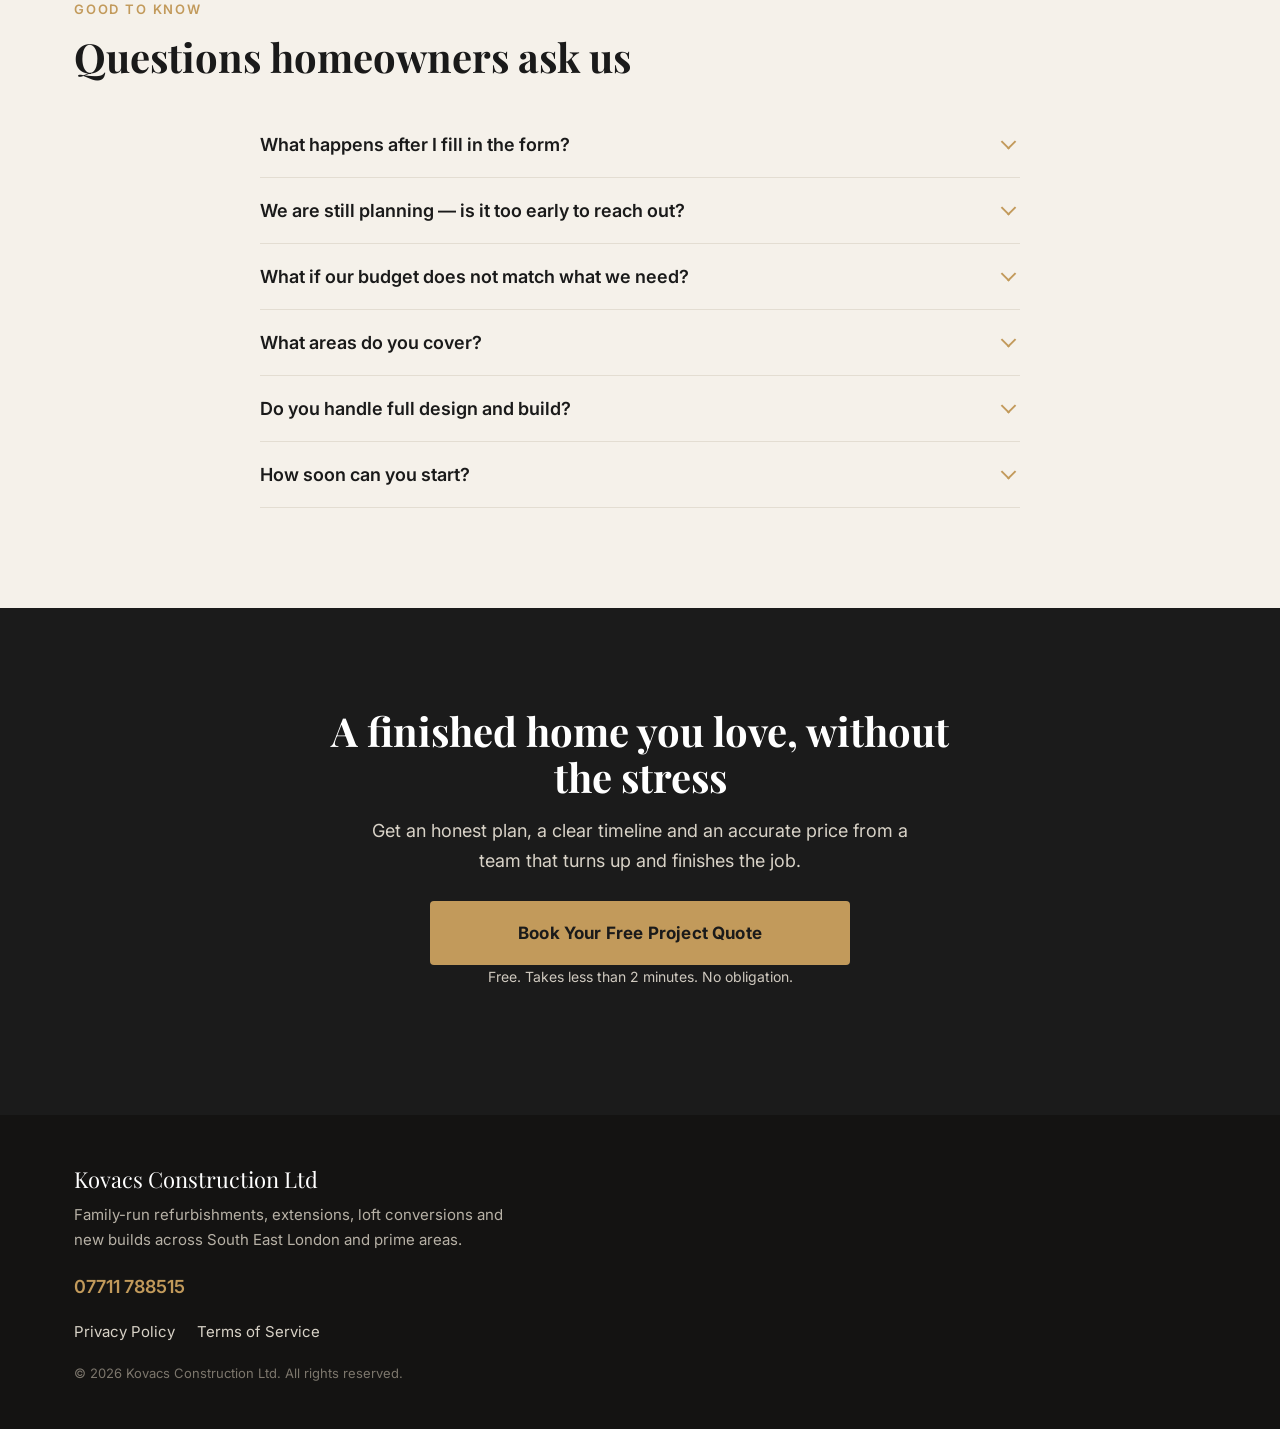
==== commit 5e4851b9: "Move form section directly beneath the hero Co-Authored-By: Claude Opus 4.8 <noreply@anthropic.com> " ====
--- a/funnel/landing.html
+++ b/funnel/landing.html
@@ -41,178 +41,6 @@
     </div>
   </div>
 </header>
-
-<!-- ===================== SOCIAL PROOF STRIP ===================== -->
-<section class="proofbar" aria-label="Why homeowners choose us">
-  <div class="container">
-    <div class="proofbar__grid">
-      <div class="proofbar__stat"><span class="num">5.0</span><span class="lbl">Houzz rating</span></div>
-      <div class="proofbar__stat"><span class="num">100+</span><span class="lbl">Projects completed</span></div>
-      <div class="proofbar__stat"><span class="num">35+</span><span class="lbl">Years of experience</span></div>
-      <div class="proofbar__stat"><span class="num">Best of</span><span class="lbl">Houzz — Service &amp; Design</span></div>
-      <blockquote class="proofbar__quote">
-        “They kept us updated the whole way through and finished when they said they would. The work is excellent.”
-        <cite>— Verified homeowner review</cite>
-      </blockquote>
-    </div>
-  </div>
-</section>
-
-<!-- ======================= PROBLEM ======================= -->
-<section class="section section--offwhite">
-  <div class="container">
-    <div class="section__head">
-      <p class="eyebrow">Sound familiar?</p>
-      <h2 class="section__title">Renovations go wrong for the same reasons</h2>
-    </div>
-    <div class="pains">
-      <div class="pain">
-        <h3>Builders who go quiet</h3>
-        <p>They quote, then vanish, and you are left chasing for answers.</p>
-      </div>
-      <div class="pain">
-        <h3>Costs that keep climbing</h3>
-        <p>The final bill looks nothing like the price you first agreed.</p>
-      </div>
-      <div class="pain">
-        <h3>No idea what is happening</h3>
-        <p>Weeks pass with no update and no clear plan for your home.</p>
-      </div>
-      <div class="pain">
-        <h3>Everyone claims to be best</h3>
-        <p>It is hard to know who will actually turn up and do the job right.</p>
-      </div>
-    </div>
-  </div>
-</section>
-
-<!-- ======================= MECHANISM ======================= -->
-<section class="section mechanism" aria-label="How we work">
-  <div class="mechanism__media"
-    style="background:linear-gradient(rgba(20,19,18,.30),rgba(20,19,18,.82)), url('images/mechanism.jpg') center/cover no-repeat, #1b1b1b;">
-    <!-- Mechanism image: embedded from client Google Drive folder. -->
-    <div class="mechanism__content">
-      <p class="eyebrow">Why our projects run smoothly</p>
-      <h2>A clear process, from first call to final finish</h2>
-      <p>You get one team that plans the work, agrees the price, and stays in touch until the job is done.</p>
-      <ul class="diffs">
-        <li><strong>Family-run.</strong> The people who quote your job are the people who deliver it.</li>
-        <li><strong>Fixed, honest pricing.</strong> You know the cost before we start, not after.</li>
-        <li><strong>Regular updates.</strong> You always know what is happening in your home and when.</li>
-        <li><strong>Finished properly.</strong> We complete the details, not just the big parts.</li>
-      </ul>
-    </div>
-  </div>
-</section>
-
-<!-- ======================= HOW IT WORKS ======================= -->
-<section class="section">
-  <div class="container">
-    <div class="section__head">
-      <p class="eyebrow">Simple from the start</p>
-      <h2 class="section__title">How it works</h2>
-    </div>
-    <div class="steps">
-      <div class="step">
-        <span class="step__num">1</span>
-        <h3>Complete the short form</h3>
-        <p>Tell us about your project. It takes under 2 minutes.</p>
-      </div>
-      <div class="step">
-        <span class="step__num">2</span>
-        <h3>Book a free consultation</h3>
-        <p>Have a relaxed call with our team about what you want.</p>
-      </div>
-      <div class="step">
-        <span class="step__num">3</span>
-        <h3>Get a clear plan and quote</h3>
-        <p>Receive an honest timeline and an accurate price for the work.</p>
-      </div>
-    </div>
-  </div>
-</section>
-
-<!-- =================== WHAT YOU GET FROM THE CALL =================== -->
-<section class="section section--dark">
-  <div class="container">
-    <div class="section__head">
-      <p class="eyebrow">No pressure, no hard sell</p>
-      <h2 class="section__title">What you get from the call</h2>
-    </div>
-    <ul class="getlist">
-      <li>A clear idea of what your project involves and how long it will take.</li>
-      <li>An honest view on your budget and whether it is realistic.</li>
-      <li>Straight answers to any questions before you commit to anything.</li>
-      <li>A relaxed conversation with no pressure and no hard sell.</li>
-      <li>Honest feedback on whether we are the right fit for your project.</li>
-    </ul>
-    <div style="max-width:420px;margin-top:32px;">
-      <a href="#form" class="btn js-scroll">Book Your Free Project Quote</a>
-    </div>
-  </div>
-</section>
-
-<!-- ======================= PROOF GALLERY ======================= -->
-<section class="section section--tight">
-  <div class="container">
-    <div class="section__head">
-      <p class="eyebrow">Recent work</p>
-      <h2 class="section__title">Projects finished on time and on budget</h2>
-    </div>
-  </div>
-  <!-- Project photos embedded from the client Google Drive folder.
-       To self-host later, swap each background-image url for images/*.jpg. -->
-  <div class="gallery">
-    <figure class="shot has-photo" style="background:#272626 url('images/kitchen-1.jpg') center/cover no-repeat;">
-      <figcaption class="shot__cap">Kitchen renovation<span>South East London</span></figcaption>
-    </figure>
-    <figure class="shot has-photo" style="background:#272626 url('images/evelyn-road.jpg') center/cover no-repeat;">
-      <figcaption class="shot__cap">Evelyn Road refurbishment<span>South East London</span></figcaption>
-    </figure>
-    <figure class="shot has-photo" style="background:#272626 url('images/refurb-1.jpg') center/cover no-repeat;">
-      <figcaption class="shot__cap">Full home refurbishment<span>Prime London</span></figcaption>
-    </figure>
-    <figure class="shot has-photo" style="background:#272626 url('images/interior-1.jpg') center/cover no-repeat;">
-      <figcaption class="shot__cap">Interior renovation<span>South East London</span></figcaption>
-    </figure>
-  </div>
-</section>
-
-<!-- ======================= FAQ ======================= -->
-<section class="section section--offwhite">
-  <div class="container">
-    <div class="section__head">
-      <p class="eyebrow">Good to know</p>
-      <h2 class="section__title">Questions homeowners ask us</h2>
-    </div>
-    <div class="faq">
-      <div class="faq__item">
-        <button class="faq__q" type="button">What happens after I fill in the form?</button>
-        <div class="faq__a"><div class="faq__a-inner">One of our team will call you shortly to briefly discuss your project. There is no obligation and no hard sell.</div></div>
-      </div>
-      <div class="faq__item">
-        <button class="faq__q" type="button">We are still planning — is it too early to reach out?</button>
-        <div class="faq__a"><div class="faq__a-inner">No. Early is a good time to talk. We can help you shape the plan and understand realistic costs before you commit.</div></div>
-      </div>
-      <div class="faq__item">
-        <button class="faq__q" type="button">What if our budget does not match what we need?</button>
-        <div class="faq__a"><div class="faq__a-inner">We will tell you honestly. Sometimes we can suggest a different approach that gets you close to what you want for less.</div></div>
-      </div>
-      <div class="faq__item">
-        <button class="faq__q" type="button">What areas do you cover?</button>
-        <div class="faq__a"><div class="faq__a-inner">South East London and prime areas including Kensington, Fulham, Richmond and nearby.</div></div>
-      </div>
-      <div class="faq__item">
-        <button class="faq__q" type="button">Do you handle full design and build?</button>
-        <div class="faq__a"><div class="faq__a-inner">Yes. We can manage the whole project from design and drawings through to the finished work, so you deal with one team.</div></div>
-      </div>
-      <div class="faq__item">
-        <button class="faq__q" type="button">How soon can you start?</button>
-        <div class="faq__a"><div class="faq__a-inner">It depends on the project and the time of year. We will give you a realistic start date on your call.</div></div>
-      </div>
-    </div>
-  </div>
-</section>
 
 <!-- ======================= FORM SECTION ======================= -->
 <section class="section" id="form">
@@ -258,6 +86,178 @@
   </div>
 </section>
 
+<!-- ===================== SOCIAL PROOF STRIP ===================== -->
+<section class="proofbar" aria-label="Why homeowners choose us">
+  <div class="container">
+    <div class="proofbar__grid">
+      <div class="proofbar__stat"><span class="num">5.0</span><span class="lbl">Houzz rating</span></div>
+      <div class="proofbar__stat"><span class="num">100+</span><span class="lbl">Projects completed</span></div>
+      <div class="proofbar__stat"><span class="num">35+</span><span class="lbl">Years of experience</span></div>
+      <div class="proofbar__stat"><span class="num">Best of</span><span class="lbl">Houzz — Service &amp; Design</span></div>
+      <blockquote class="proofbar__quote">
+        “They kept us updated the whole way through and finished when they said they would. The work is excellent.”
+        <cite>— Verified homeowner review</cite>
+      </blockquote>
+    </div>
+  </div>
+</section>
+
+<!-- ======================= PROBLEM ======================= -->
+<section class="section section--offwhite">
+  <div class="container">
+    <div class="section__head">
+      <p class="eyebrow">Sound familiar?</p>
+      <h2 class="section__title">Renovations go wrong for the same reasons</h2>
+    </div>
+    <div class="pains">
+      <div class="pain">
+        <h3>Builders who go quiet</h3>
+        <p>They quote, then vanish, and you are left chasing for answers.</p>
+      </div>
+      <div class="pain">
+        <h3>Costs that keep climbing</h3>
+        <p>The final bill looks nothing like the price you first agreed.</p>
+      </div>
+      <div class="pain">
+        <h3>No idea what is happening</h3>
+        <p>Weeks pass with no update and no clear plan for your home.</p>
+      </div>
+      <div class="pain">
+        <h3>Everyone claims to be best</h3>
+        <p>It is hard to know who will actually turn up and do the job right.</p>
+      </div>
+    </div>
+  </div>
+</section>
+
+<!-- ======================= MECHANISM ======================= -->
+<section class="section mechanism" aria-label="How we work">
+  <div class="mechanism__media"
+    style="background:linear-gradient(rgba(20,19,18,.30),rgba(20,19,18,.82)), url('images/mechanism.jpg') center/cover no-repeat, #1b1b1b;">
+    <!-- Mechanism image: embedded from client Google Drive folder. -->
+    <div class="mechanism__content">
+      <p class="eyebrow">Why our projects run smoothly</p>
+      <h2>A clear process, from first call to final finish</h2>
+      <p>You get one team that plans the work, agrees the price, and stays in touch until the job is done.</p>
+      <ul class="diffs">
+        <li><strong>Family-run.</strong> The people who quote your job are the people who deliver it.</li>
+        <li><strong>Fixed, honest pricing.</strong> You know the cost before we start, not after.</li>
+        <li><strong>Regular updates.</strong> You always know what is happening in your home and when.</li>
+        <li><strong>Finished properly.</strong> We complete the details, not just the big parts.</li>
+      </ul>
+    </div>
+  </div>
+</section>
+
+<!-- ======================= HOW IT WORKS ======================= -->
+<section class="section">
+  <div class="container">
+    <div class="section__head">
+      <p class="eyebrow">Simple from the start</p>
+      <h2 class="section__title">How it works</h2>
+    </div>
+    <div class="steps">
+      <div class="step">
+        <span class="step__num">1</span>
+        <h3>Complete the short form</h3>
+        <p>Tell us about your project. It takes under 2 minutes.</p>
+      </div>
+      <div class="step">
+        <span class="step__num">2</span>
+        <h3>Book a free consultation</h3>
+        <p>Have a relaxed call with our team about what you want.</p>
+      </div>
+      <div class="step">
+        <span class="step__num">3</span>
+        <h3>Get a clear plan and quote</h3>
+        <p>Receive an honest timeline and an accurate price for the work.</p>
+      </div>
+    </div>
+  </div>
+</section>
+
+<!-- =================== WHAT YOU GET FROM THE CALL =================== -->
+<section class="section section--dark">
+  <div class="container">
+    <div class="section__head">
+      <p class="eyebrow">No pressure, no hard sell</p>
+      <h2 class="section__title">What you get from the call</h2>
+    </div>
+    <ul class="getlist">
+      <li>A clear idea of what your project involves and how long it will take.</li>
+      <li>An honest view on your budget and whether it is realistic.</li>
+      <li>Straight answers to any questions before you commit to anything.</li>
+      <li>A relaxed conversation with no pressure and no hard sell.</li>
+      <li>Honest feedback on whether we are the right fit for your project.</li>
+    </ul>
+    <div style="max-width:420px;margin-top:32px;">
+      <a href="#form" class="btn js-scroll">Book Your Free Project Quote</a>
+    </div>
+  </div>
+</section>
+
+<!-- ======================= PROOF GALLERY ======================= -->
+<section class="section section--tight">
+  <div class="container">
+    <div class="section__head">
+      <p class="eyebrow">Recent work</p>
+      <h2 class="section__title">Projects finished on time and on budget</h2>
+    </div>
+  </div>
+  <!-- Project photos embedded from the client Google Drive folder.
+       To self-host later, swap each background-image url for images/*.jpg. -->
+  <div class="gallery">
+    <figure class="shot has-photo" style="background:#272626 url('images/kitchen-1.jpg') center/cover no-repeat;">
+      <figcaption class="shot__cap">Kitchen renovation<span>South East London</span></figcaption>
+    </figure>
+    <figure class="shot has-photo" style="background:#272626 url('images/evelyn-road.jpg') center/cover no-repeat;">
+      <figcaption class="shot__cap">Evelyn Road refurbishment<span>South East London</span></figcaption>
+    </figure>
+    <figure class="shot has-photo" style="background:#272626 url('images/refurb-1.jpg') center/cover no-repeat;">
+      <figcaption class="shot__cap">Full home refurbishment<span>Prime London</span></figcaption>
+    </figure>
+    <figure class="shot has-photo" style="background:#272626 url('images/interior-1.jpg') center/cover no-repeat;">
+      <figcaption class="shot__cap">Interior renovation<span>South East London</span></figcaption>
+    </figure>
+  </div>
+</section>
+
+<!-- ======================= FAQ ======================= -->
+<section class="section section--offwhite">
+  <div class="container">
+    <div class="section__head">
+      <p class="eyebrow">Good to know</p>
+      <h2 class="section__title">Questions homeowners ask us</h2>
+    </div>
+    <div class="faq">
+      <div class="faq__item">
+        <button class="faq__q" type="button">What happens after I fill in the form?</button>
+        <div class="faq__a"><div class="faq__a-inner">One of our team will call you shortly to briefly discuss your project. There is no obligation and no hard sell.</div></div>
+      </div>
+      <div class="faq__item">
+        <button class="faq__q" type="button">We are still planning — is it too early to reach out?</button>
+        <div class="faq__a"><div class="faq__a-inner">No. Early is a good time to talk. We can help you shape the plan and understand realistic costs before you commit.</div></div>
+      </div>
+      <div class="faq__item">
+        <button class="faq__q" type="button">What if our budget does not match what we need?</button>
+        <div class="faq__a"><div class="faq__a-inner">We will tell you honestly. Sometimes we can suggest a different approach that gets you close to what you want for less.</div></div>
+      </div>
+      <div class="faq__item">
+        <button class="faq__q" type="button">What areas do you cover?</button>
+        <div class="faq__a"><div class="faq__a-inner">South East London and prime areas including Kensington, Fulham, Richmond and nearby.</div></div>
+      </div>
+      <div class="faq__item">
+        <button class="faq__q" type="button">Do you handle full design and build?</button>
+        <div class="faq__a"><div class="faq__a-inner">Yes. We can manage the whole project from design and drawings through to the finished work, so you deal with one team.</div></div>
+      </div>
+      <div class="faq__item">
+        <button class="faq__q" type="button">How soon can you start?</button>
+        <div class="faq__a"><div class="faq__a-inner">It depends on the project and the time of year. We will give you a realistic start date on your call.</div></div>
+      </div>
+    </div>
+  </div>
+</section>
+
 <!-- ======================= FINAL CTA ======================= -->
 <section class="section section--dark finalcta">
   <div class="container">
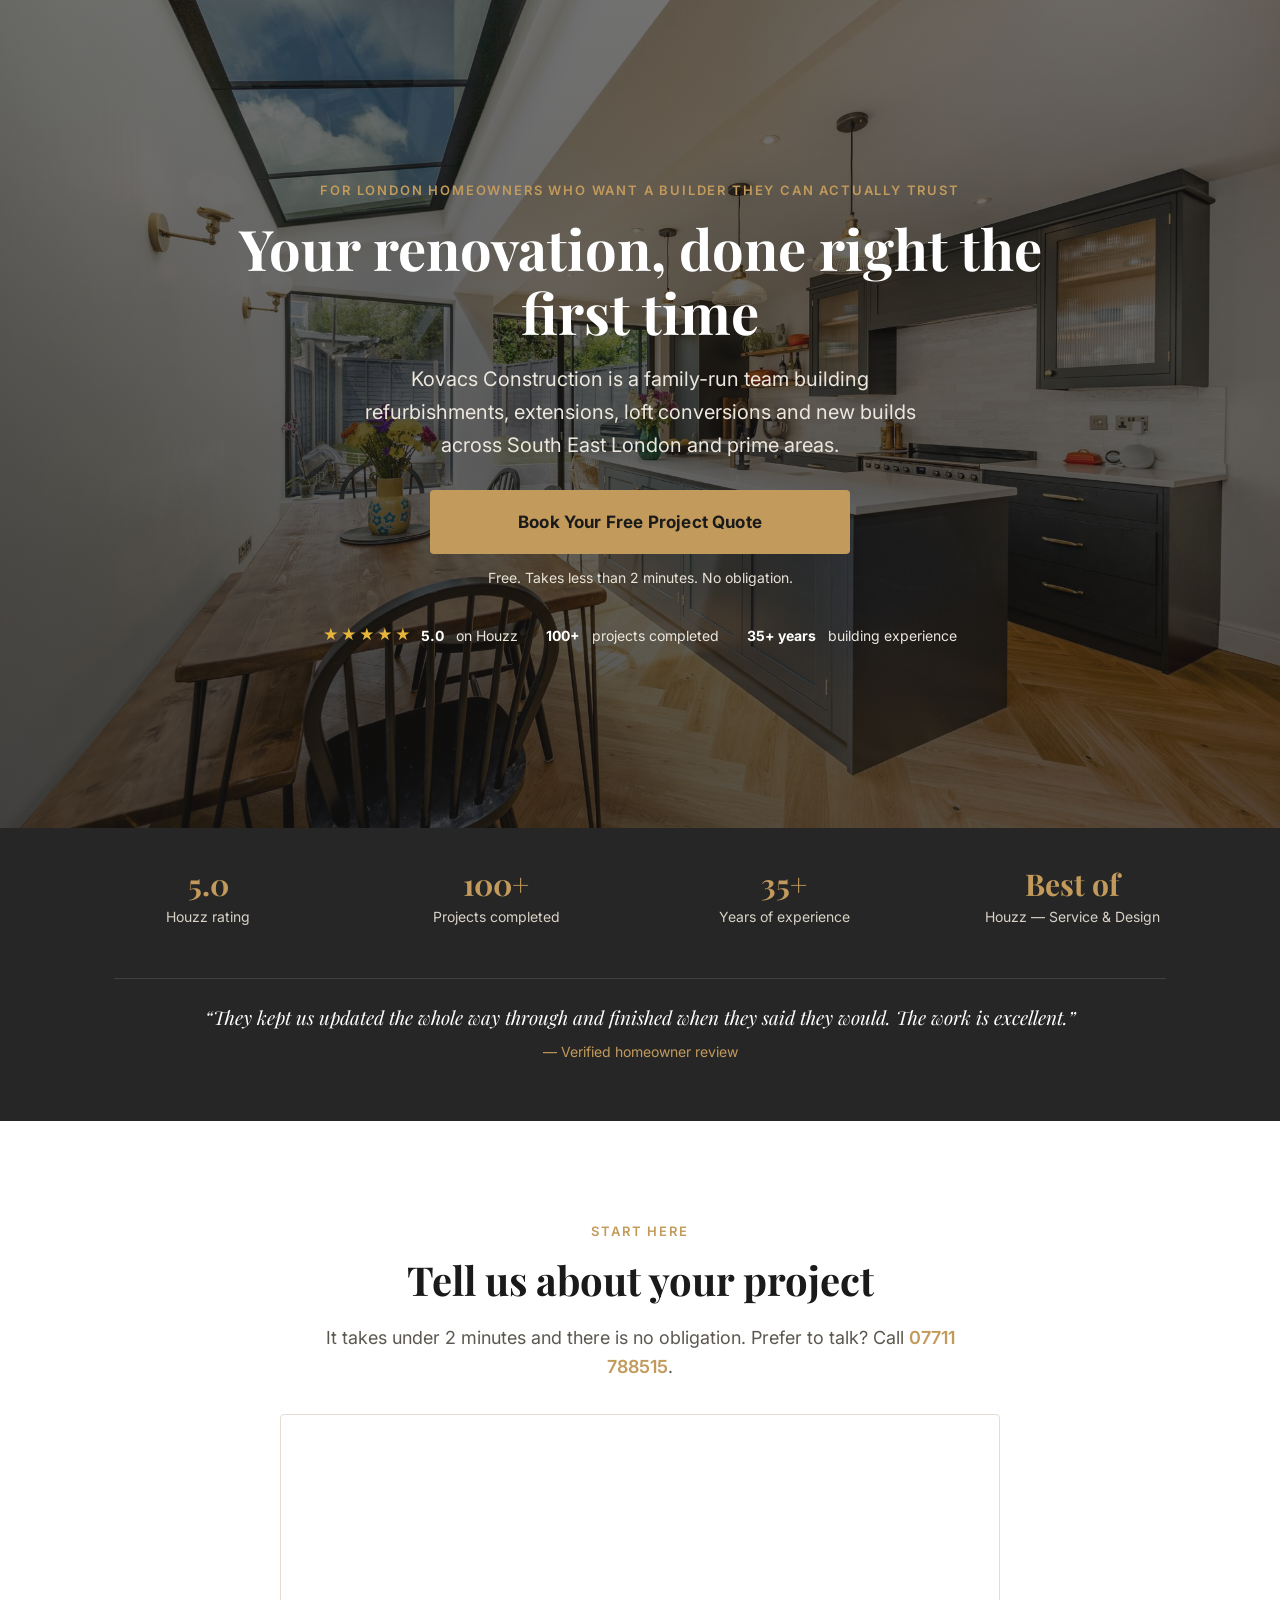
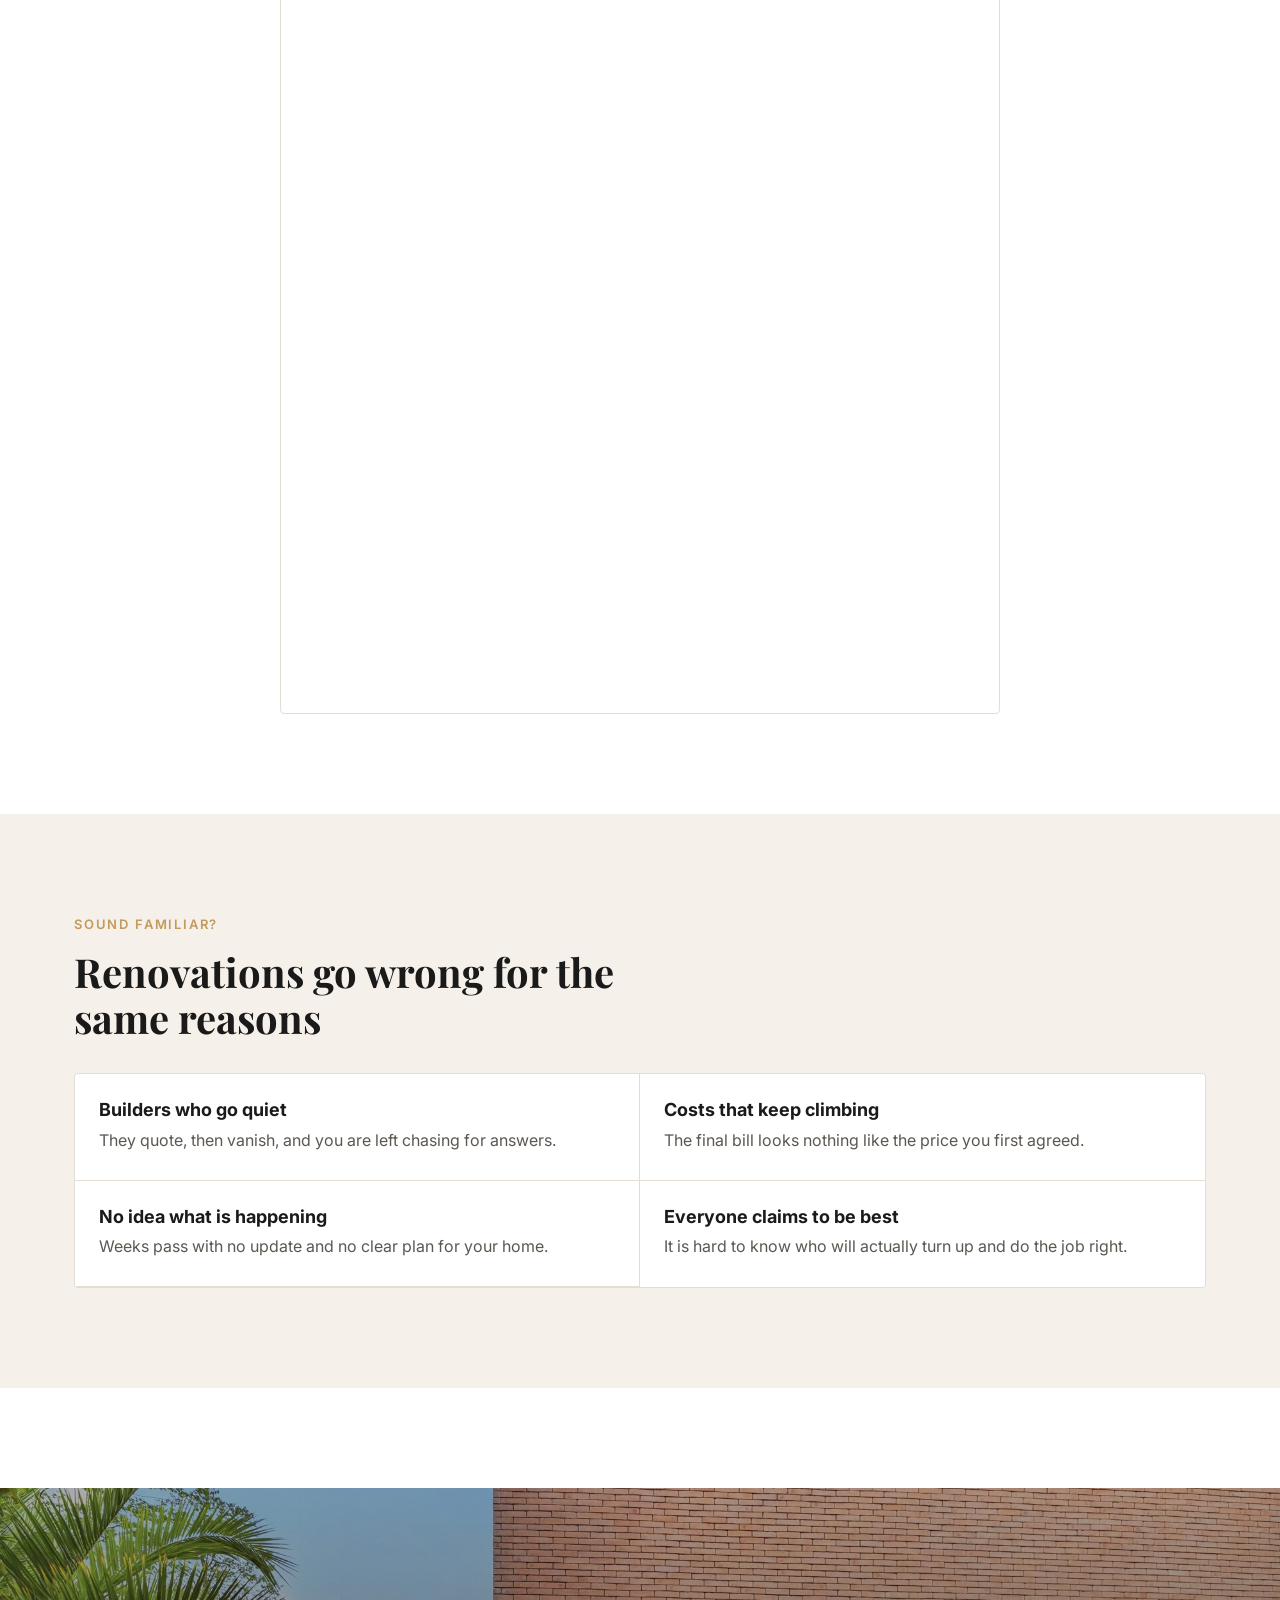
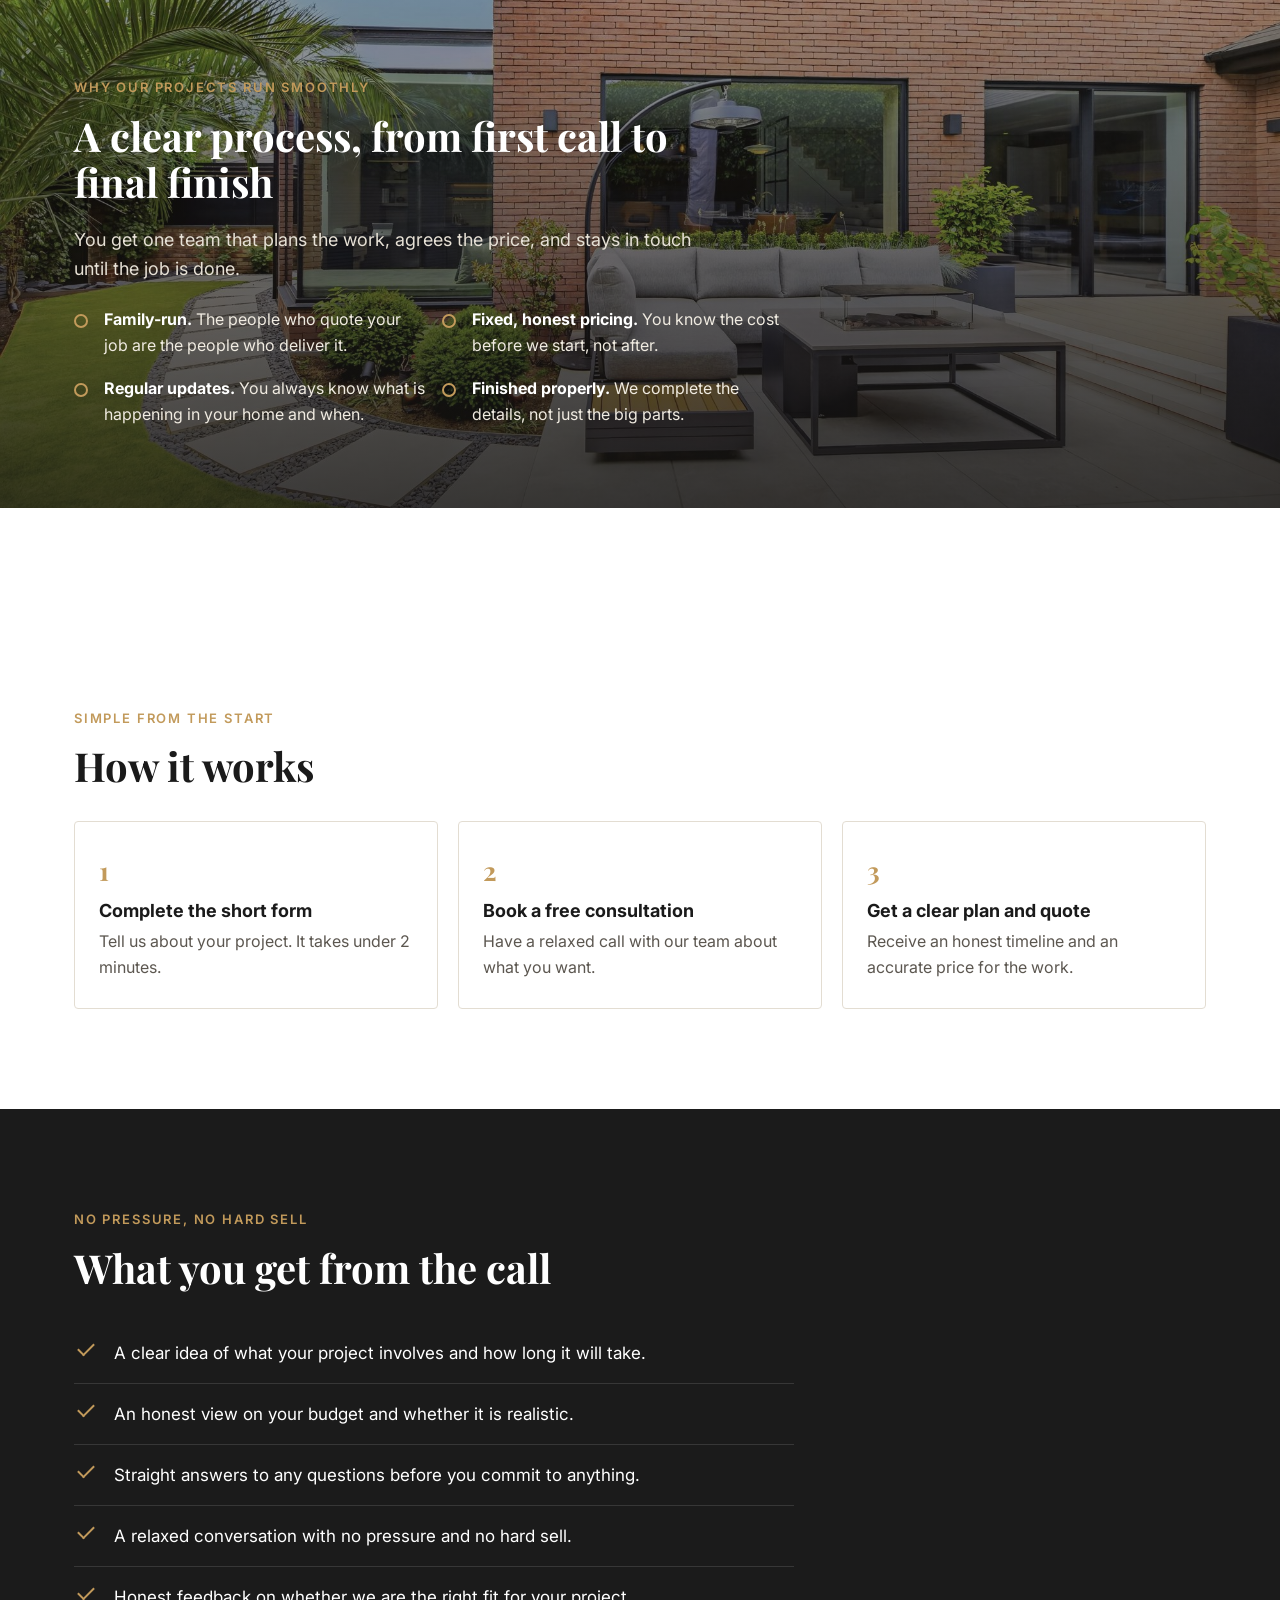
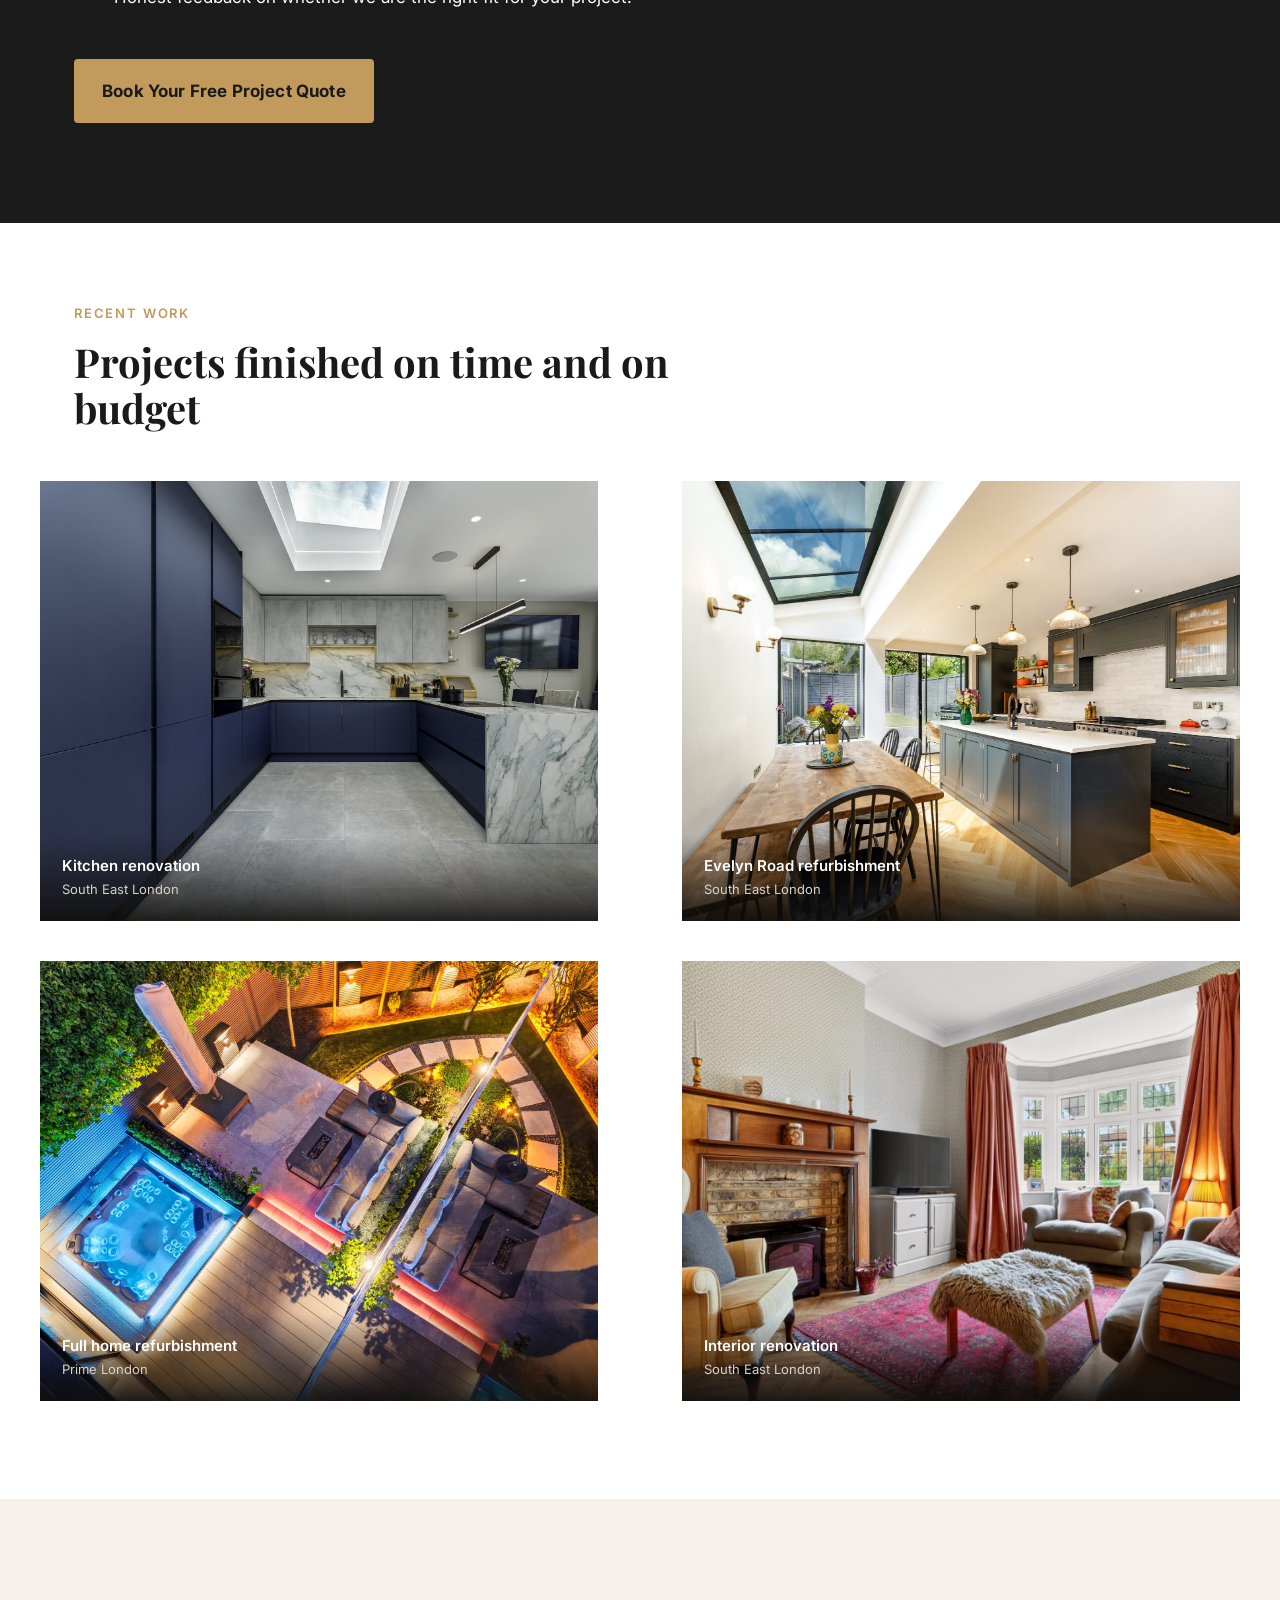
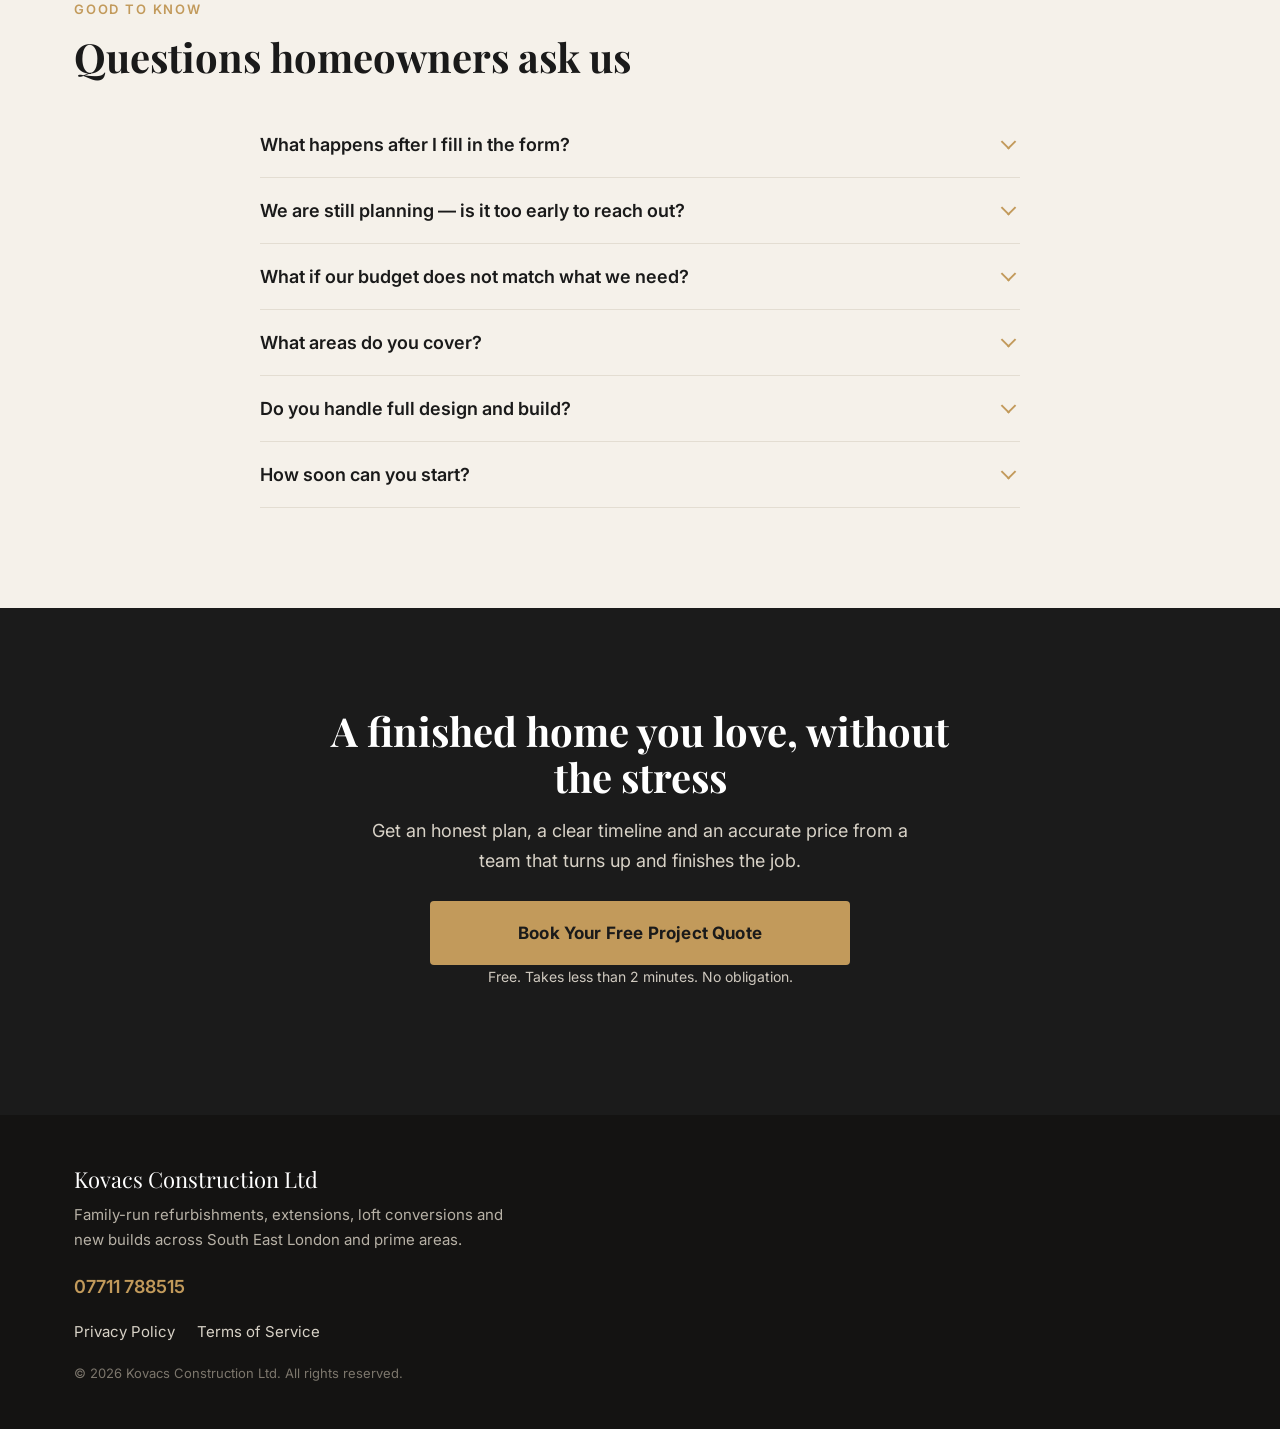
==== commit a6c42603: "Move form section below the social proof/reviews strip" ====
--- a/funnel/landing.html
+++ b/funnel/landing.html
@@ -41,6 +41,22 @@
     </div>
   </div>
 </header>
+
+<!-- ===================== SOCIAL PROOF STRIP ===================== -->
+<section class="proofbar" aria-label="Why homeowners choose us">
+  <div class="container">
+    <div class="proofbar__grid">
+      <div class="proofbar__stat"><span class="num">5.0</span><span class="lbl">Houzz rating</span></div>
+      <div class="proofbar__stat"><span class="num">100+</span><span class="lbl">Projects completed</span></div>
+      <div class="proofbar__stat"><span class="num">35+</span><span class="lbl">Years of experience</span></div>
+      <div class="proofbar__stat"><span class="num">Best of</span><span class="lbl">Houzz — Service &amp; Design</span></div>
+      <blockquote class="proofbar__quote">
+        “They kept us updated the whole way through and finished when they said they would. The work is excellent.”
+        <cite>— Verified homeowner review</cite>
+      </blockquote>
+    </div>
+  </div>
+</section>
 
 <!-- ======================= FORM SECTION ======================= -->
 <section class="section" id="form">
@@ -86,22 +102,6 @@
   </div>
 </section>
 
-<!-- ===================== SOCIAL PROOF STRIP ===================== -->
-<section class="proofbar" aria-label="Why homeowners choose us">
-  <div class="container">
-    <div class="proofbar__grid">
-      <div class="proofbar__stat"><span class="num">5.0</span><span class="lbl">Houzz rating</span></div>
-      <div class="proofbar__stat"><span class="num">100+</span><span class="lbl">Projects completed</span></div>
-      <div class="proofbar__stat"><span class="num">35+</span><span class="lbl">Years of experience</span></div>
-      <div class="proofbar__stat"><span class="num">Best of</span><span class="lbl">Houzz — Service &amp; Design</span></div>
-      <blockquote class="proofbar__quote">
-        “They kept us updated the whole way through and finished when they said they would. The work is excellent.”
-        <cite>— Verified homeowner review</cite>
-      </blockquote>
-    </div>
-  </div>
-</section>
-
 <!-- ======================= PROBLEM ======================= -->
 <section class="section section--offwhite">
   <div class="container">
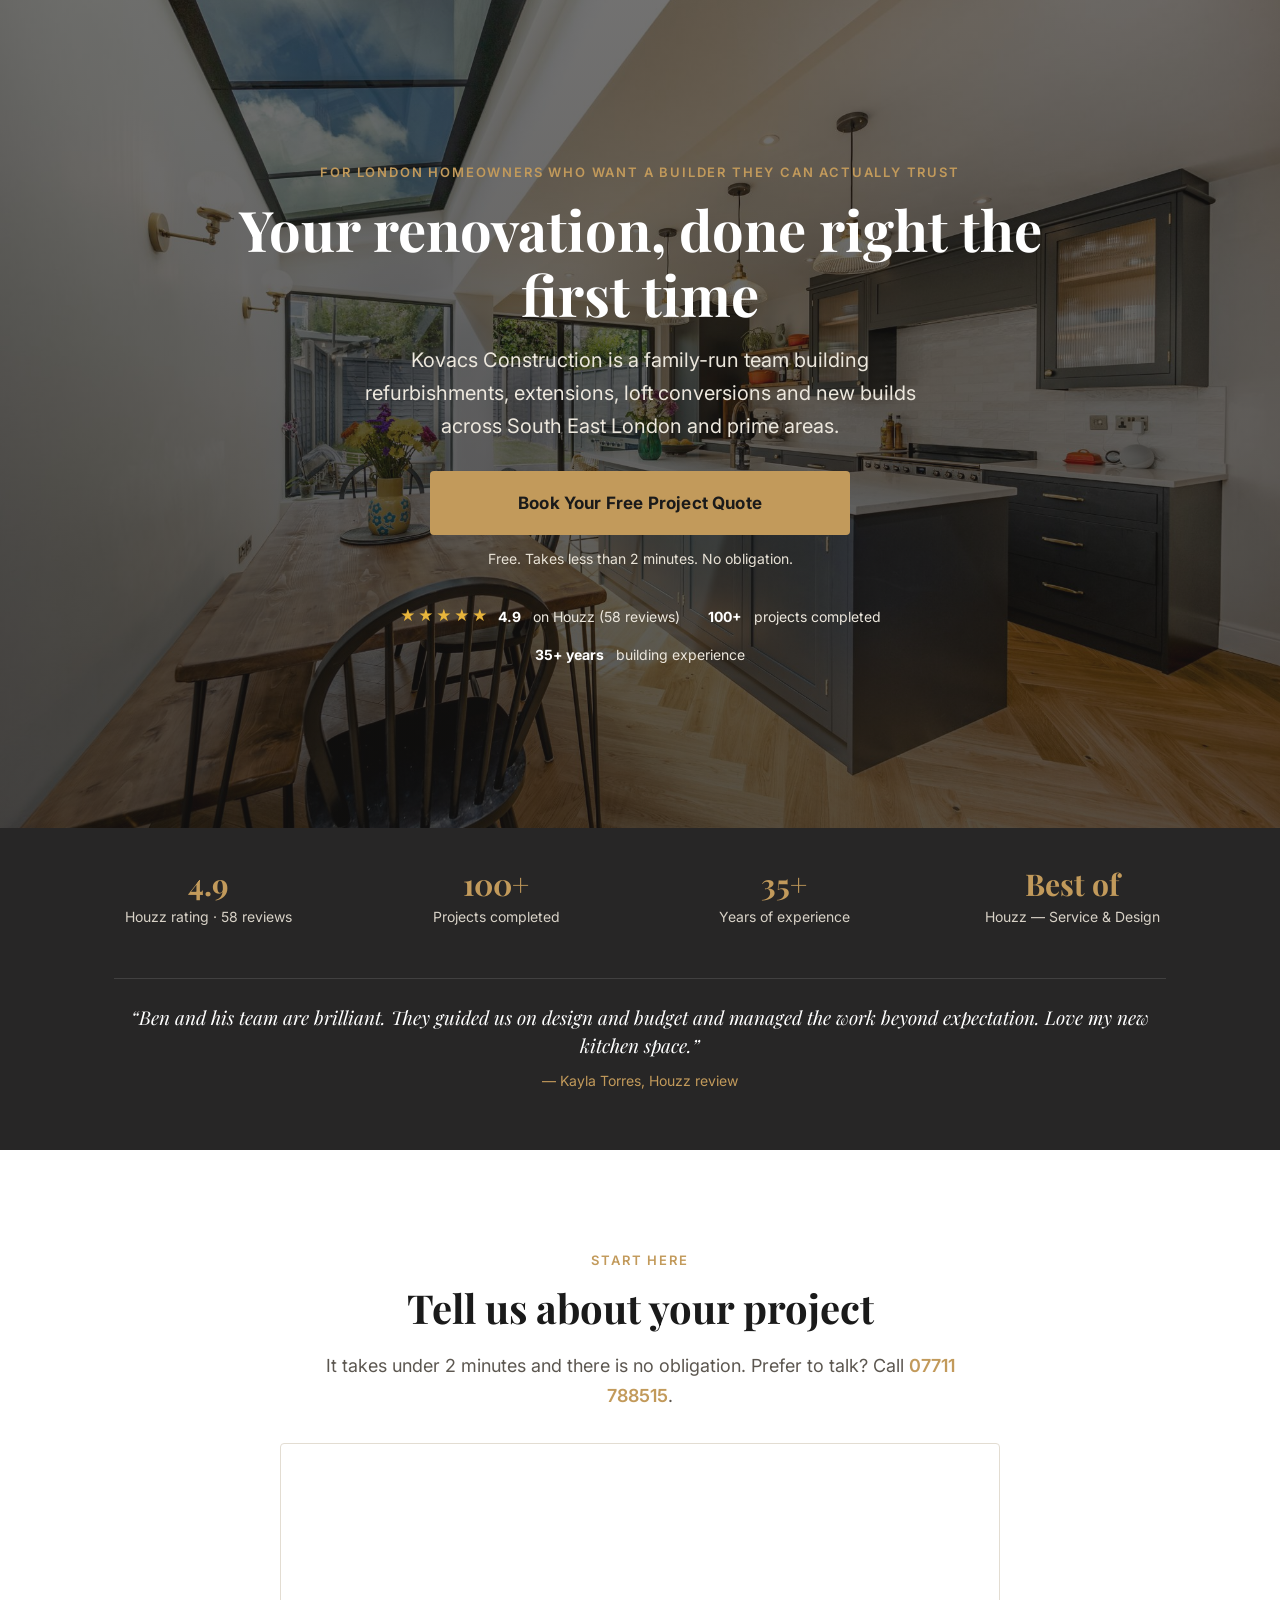
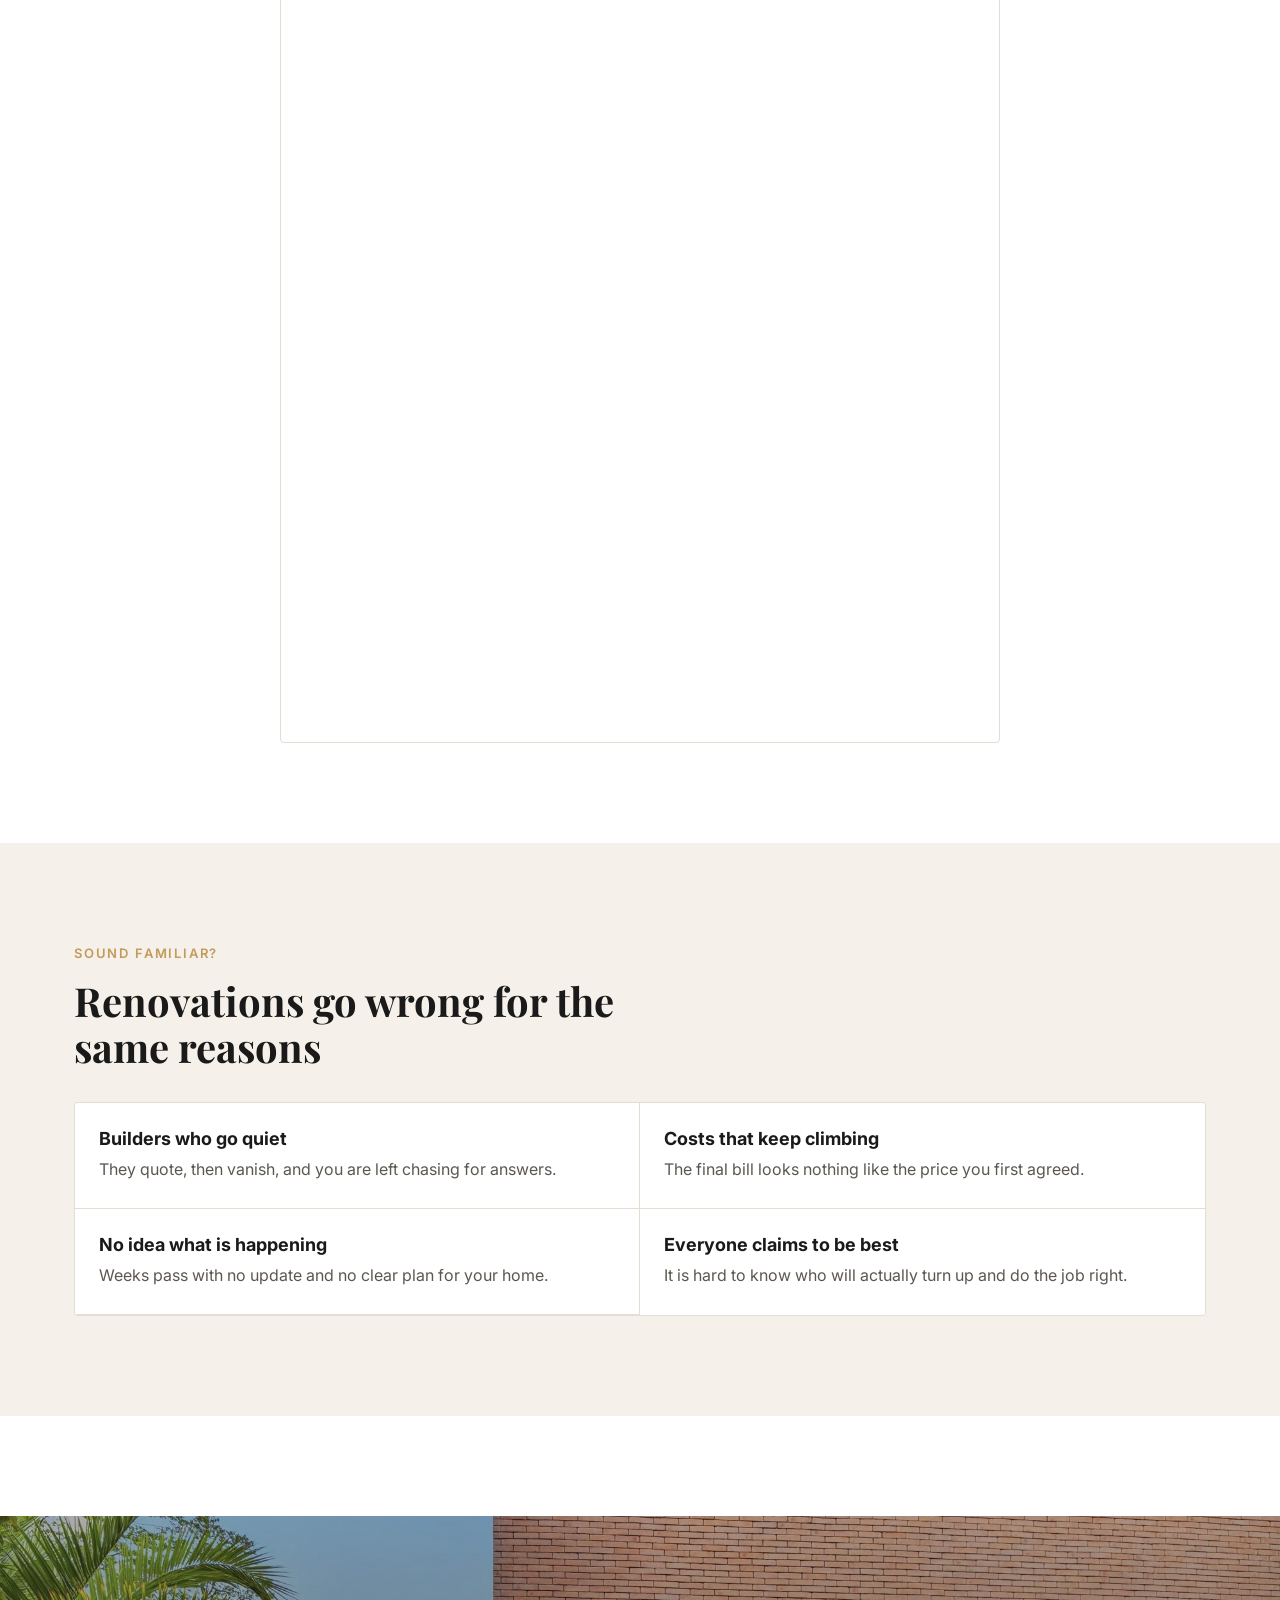
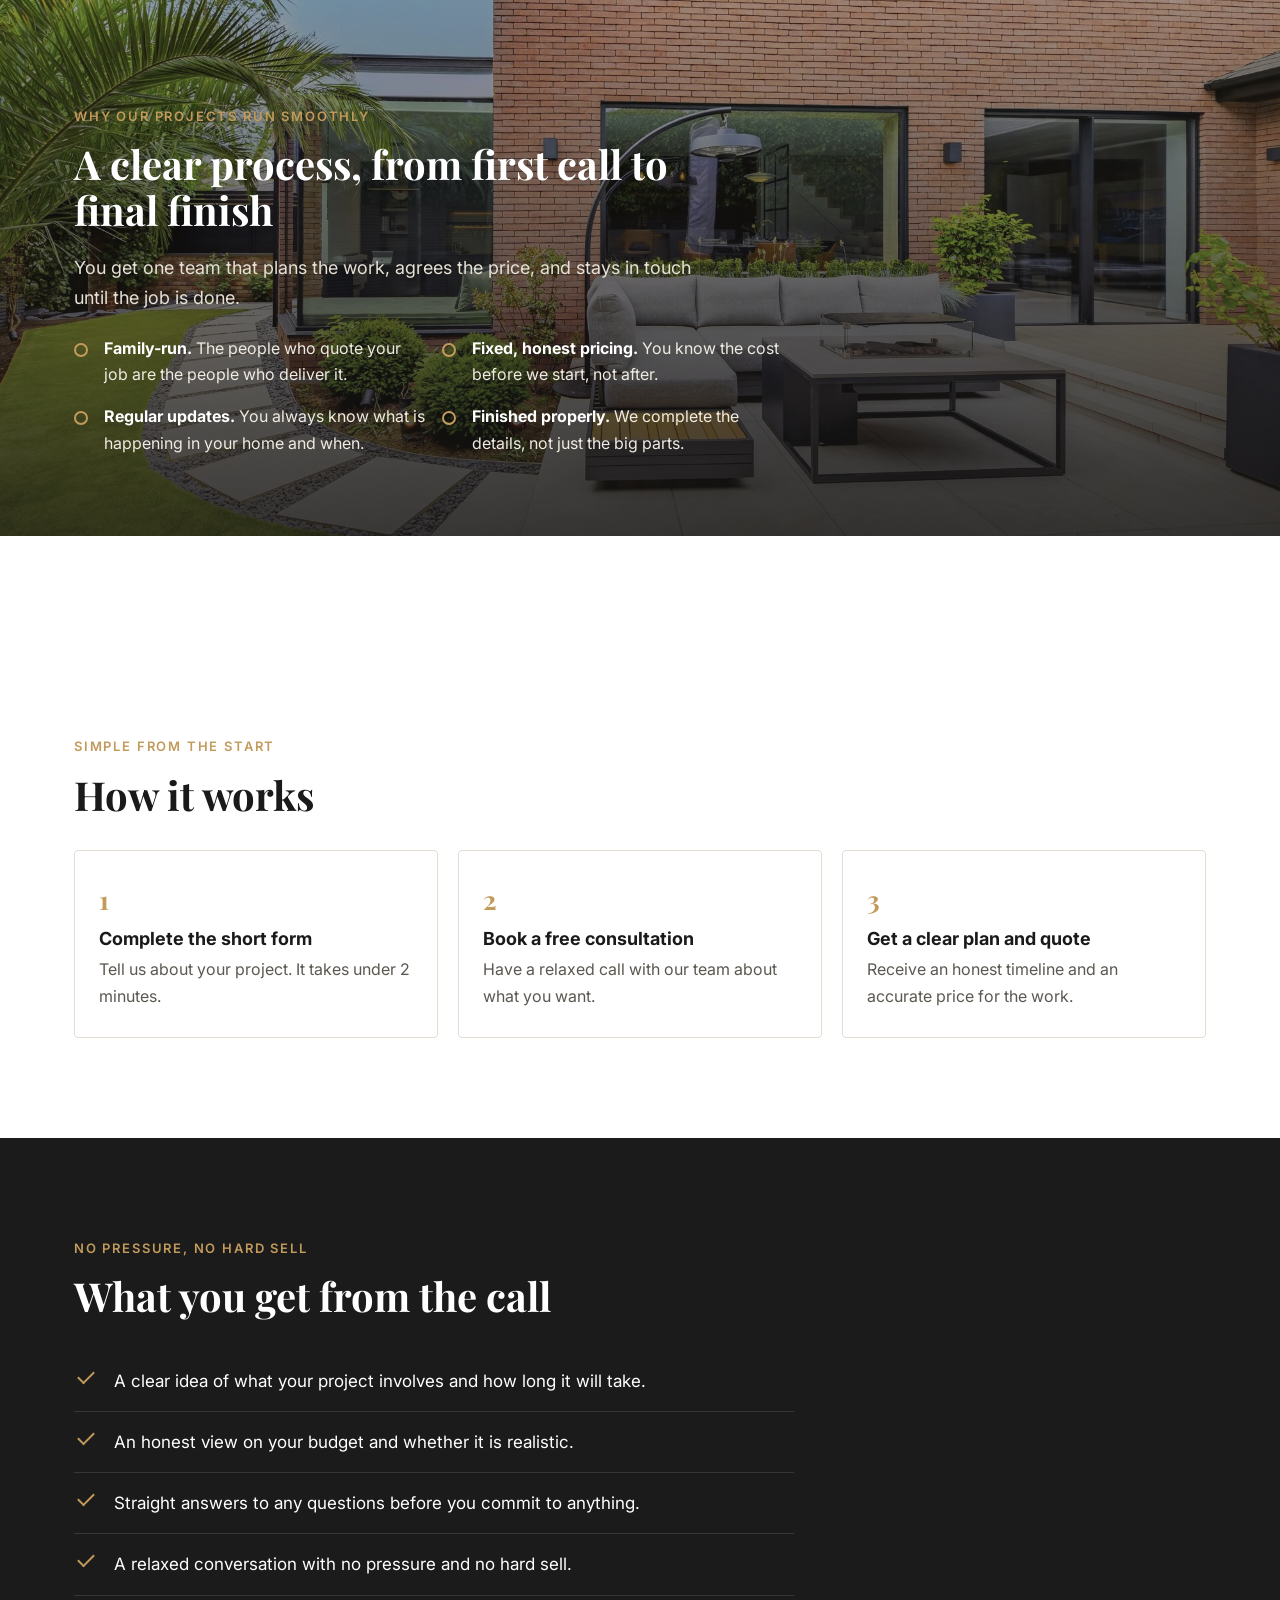
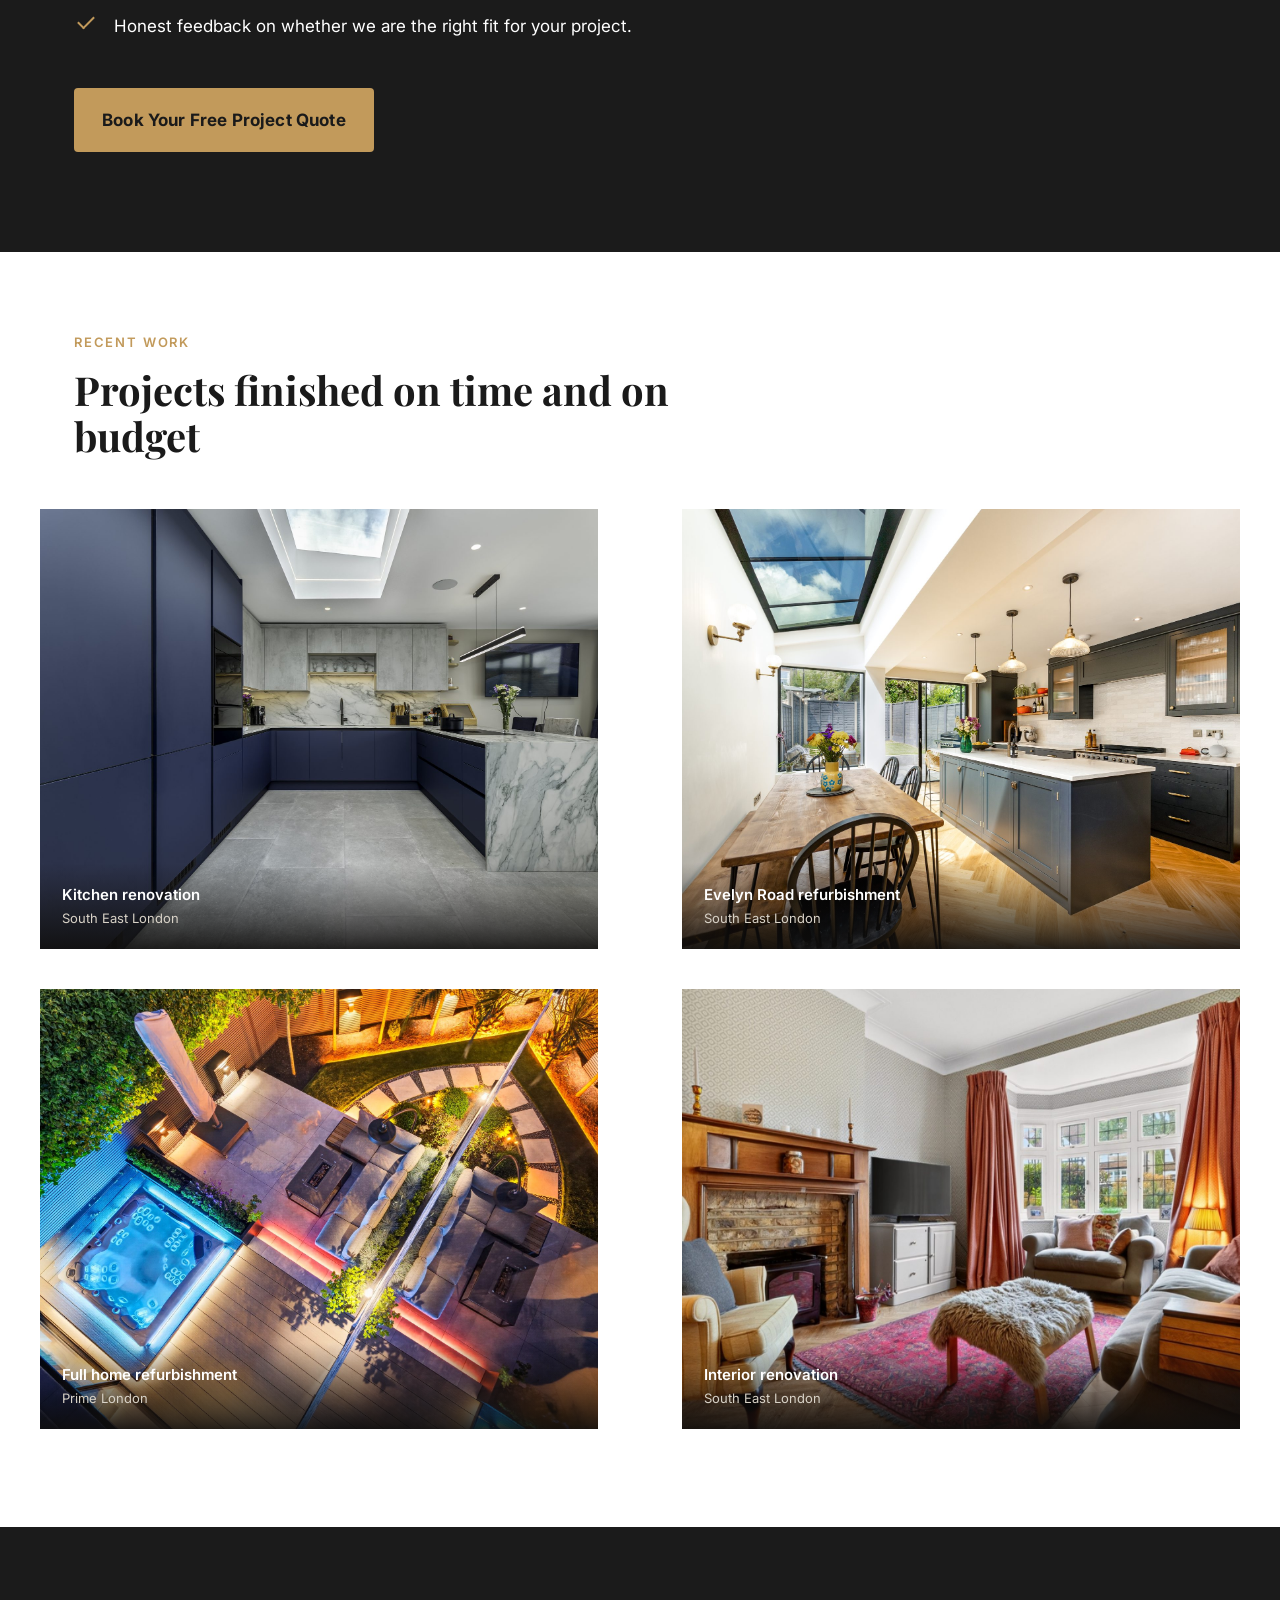
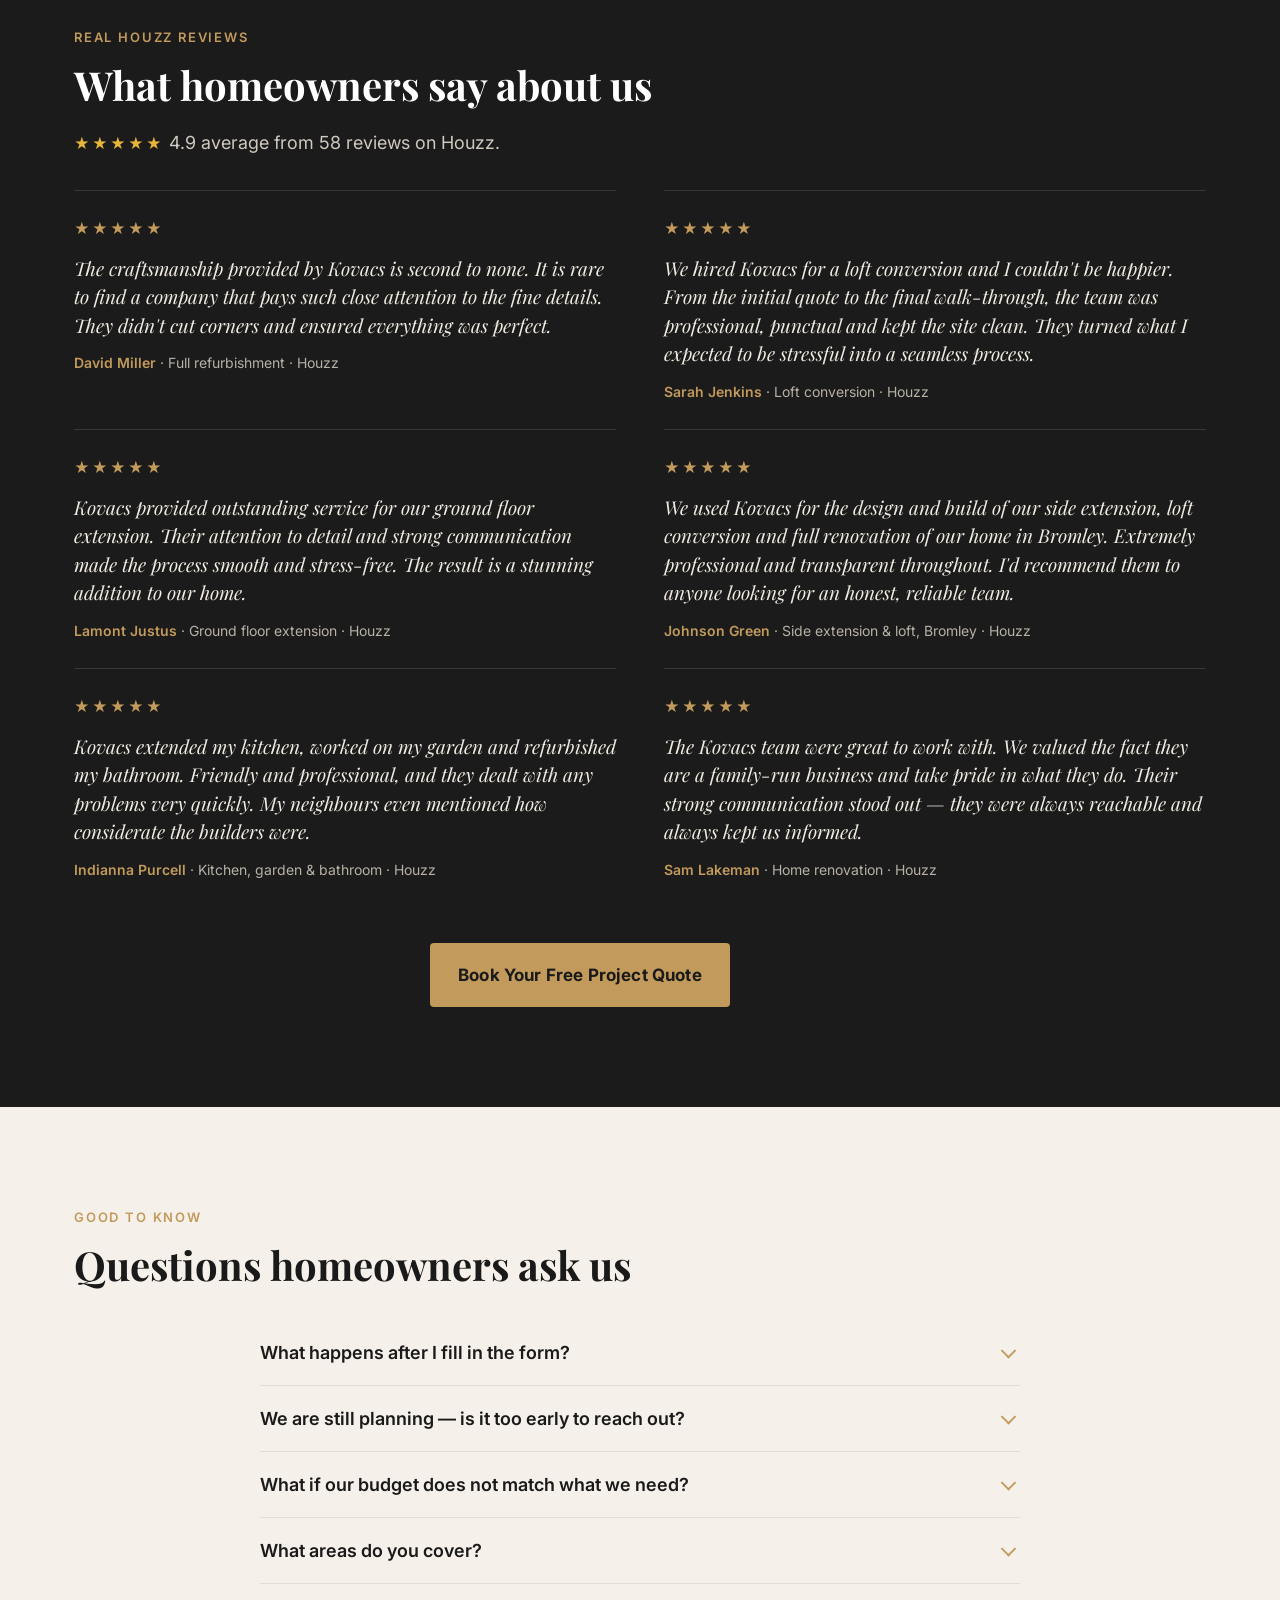
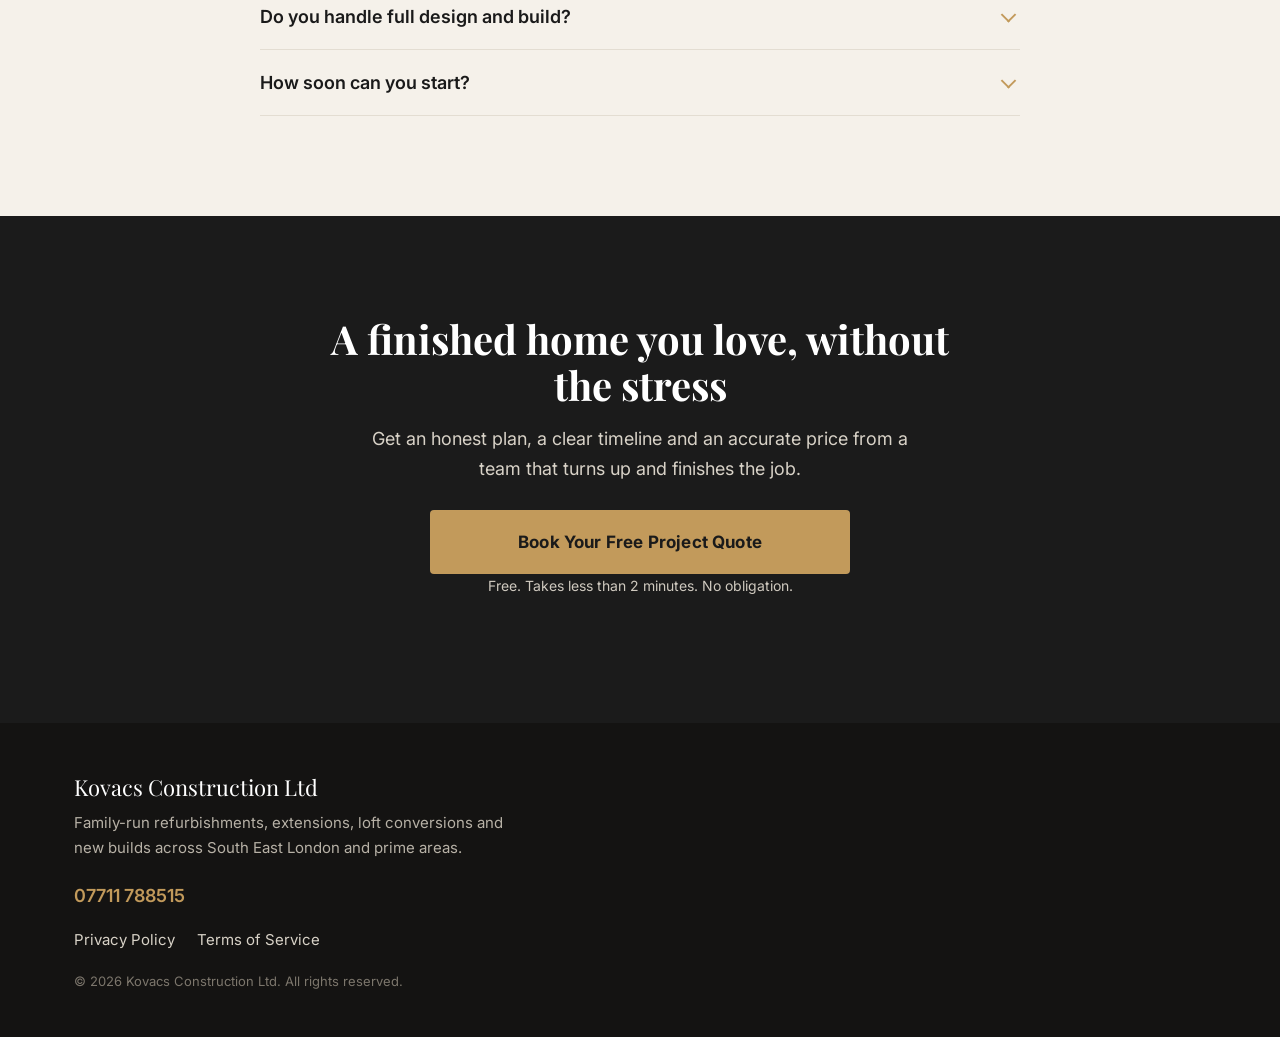
==== commit 8dea61ac: "Add real Houzz reviews section and correct rating to 4.9/58 - New dark reviews section with 6 real n" ====
--- a/funnel/landing.html
+++ b/funnel/landing.html
@@ -35,7 +35,7 @@
       <p class="btn-note">Free. Takes less than 2 minutes. No obligation.</p>
     </div>
     <div class="trust-strip">
-      <span class="ts-item"><span class="stars">★★★★★</span> <strong>5.0</strong>&nbsp;on Houzz</span>
+      <span class="ts-item"><span class="stars">★★★★★</span> <strong>4.9</strong>&nbsp;on Houzz (58 reviews)</span>
       <span class="ts-item"><strong>100+</strong>&nbsp;projects completed</span>
       <span class="ts-item"><strong>35+ years</strong>&nbsp;building experience</span>
     </div>
@@ -46,13 +46,13 @@
 <section class="proofbar" aria-label="Why homeowners choose us">
   <div class="container">
     <div class="proofbar__grid">
-      <div class="proofbar__stat"><span class="num">5.0</span><span class="lbl">Houzz rating</span></div>
+      <div class="proofbar__stat"><span class="num">4.9</span><span class="lbl">Houzz rating · 58 reviews</span></div>
       <div class="proofbar__stat"><span class="num">100+</span><span class="lbl">Projects completed</span></div>
       <div class="proofbar__stat"><span class="num">35+</span><span class="lbl">Years of experience</span></div>
       <div class="proofbar__stat"><span class="num">Best of</span><span class="lbl">Houzz — Service &amp; Design</span></div>
       <blockquote class="proofbar__quote">
-        “They kept us updated the whole way through and finished when they said they would. The work is excellent.”
-        <cite>— Verified homeowner review</cite>
+        “Ben and his team are brilliant. They guided us on design and budget and managed the work beyond expectation. Love my new kitchen space.”
+        <cite>— Kayla Torres, Houzz review</cite>
       </blockquote>
     </div>
   </div>
@@ -222,6 +222,52 @@
   </div>
 </section>
 
+<!-- ======================= REVIEWS ======================= -->
+<section class="section section--dark">
+  <div class="container">
+    <div class="section__head">
+      <p class="eyebrow">Real Houzz reviews</p>
+      <h2 class="section__title">What homeowners say about us</h2>
+      <p class="section__sub"><span class="stars">★★★★★</span> 4.9 average from 58 reviews on Houzz.</p>
+    </div>
+    <div class="reviews__grid">
+      <blockquote class="review">
+        <div class="review__stars">★★★★★</div>
+        <p class="review__text">The craftsmanship provided by Kovacs is second to none. It is rare to find a company that pays such close attention to the fine details. They didn't cut corners and ensured everything was perfect.</p>
+        <p class="review__who">David Miller <span>· Full refurbishment · Houzz</span></p>
+      </blockquote>
+      <blockquote class="review">
+        <div class="review__stars">★★★★★</div>
+        <p class="review__text">We hired Kovacs for a loft conversion and I couldn't be happier. From the initial quote to the final walk-through, the team was professional, punctual and kept the site clean. They turned what I expected to be stressful into a seamless process.</p>
+        <p class="review__who">Sarah Jenkins <span>· Loft conversion · Houzz</span></p>
+      </blockquote>
+      <blockquote class="review">
+        <div class="review__stars">★★★★★</div>
+        <p class="review__text">Kovacs provided outstanding service for our ground floor extension. Their attention to detail and strong communication made the process smooth and stress-free. The result is a stunning addition to our home.</p>
+        <p class="review__who">Lamont Justus <span>· Ground floor extension · Houzz</span></p>
+      </blockquote>
+      <blockquote class="review">
+        <div class="review__stars">★★★★★</div>
+        <p class="review__text">We used Kovacs for the design and build of our side extension, loft conversion and full renovation of our home in Bromley. Extremely professional and transparent throughout. I'd recommend them to anyone looking for an honest, reliable team.</p>
+        <p class="review__who">Johnson Green <span>· Side extension &amp; loft, Bromley · Houzz</span></p>
+      </blockquote>
+      <blockquote class="review">
+        <div class="review__stars">★★★★★</div>
+        <p class="review__text">Kovacs extended my kitchen, worked on my garden and refurbished my bathroom. Friendly and professional, and they dealt with any problems very quickly. My neighbours even mentioned how considerate the builders were.</p>
+        <p class="review__who">Indianna Purcell <span>· Kitchen, garden &amp; bathroom · Houzz</span></p>
+      </blockquote>
+      <blockquote class="review">
+        <div class="review__stars">★★★★★</div>
+        <p class="review__text">The Kovacs team were great to work with. We valued the fact they are a family-run business and take pride in what they do. Their strong communication stood out — they were always reachable and always kept us informed.</p>
+        <p class="review__who">Sam Lakeman <span>· Home renovation · Houzz</span></p>
+      </blockquote>
+    </div>
+    <div style="max-width:420px;margin:36px auto 0;">
+      <a href="#form" class="btn js-scroll">Book Your Free Project Quote</a>
+    </div>
+  </div>
+</section>
+
 <!-- ======================= FAQ ======================= -->
 <section class="section section--offwhite">
   <div class="container">
--- a/funnel/styles.css
+++ b/funnel/styles.css
@@ -360,6 +360,46 @@
   font-weight: 600;
 }
 .shot__cap span { display: block; font-weight: 400; font-size: 13px; color: #d8d2c7; }
+
+/* ==========================================================================
+   REVIEWS
+   ========================================================================== */
+.reviews__grid {
+  display: grid;
+  grid-template-columns: 1fr;
+  gap: 0;
+}
+.review {
+  margin: 0;
+  padding: 26px 0;
+  border-top: 1px solid rgba(255,255,255,.12);
+}
+.review__stars {
+  color: var(--bronze);
+  letter-spacing: 2px;
+  font-size: 15px;
+  margin-bottom: 12px;
+}
+.review__text {
+  font-family: var(--font-head);
+  font-style: italic;
+  font-size: 19px;
+  line-height: 1.5;
+  color: #f0ebe1;
+  margin: 0 0 12px;
+}
+.review__who {
+  font-family: var(--font-body);
+  font-size: 14px;
+  font-weight: 600;
+  color: var(--bronze);
+  margin: 0;
+}
+.review__who span { color: #b7b1a6; font-weight: 400; }
+
+@media (min-width: 800px) {
+  .reviews__grid { grid-template-columns: 1fr 1fr; column-gap: 48px; }
+}
 
 /* ==========================================================================
    FAQ ACCORDION
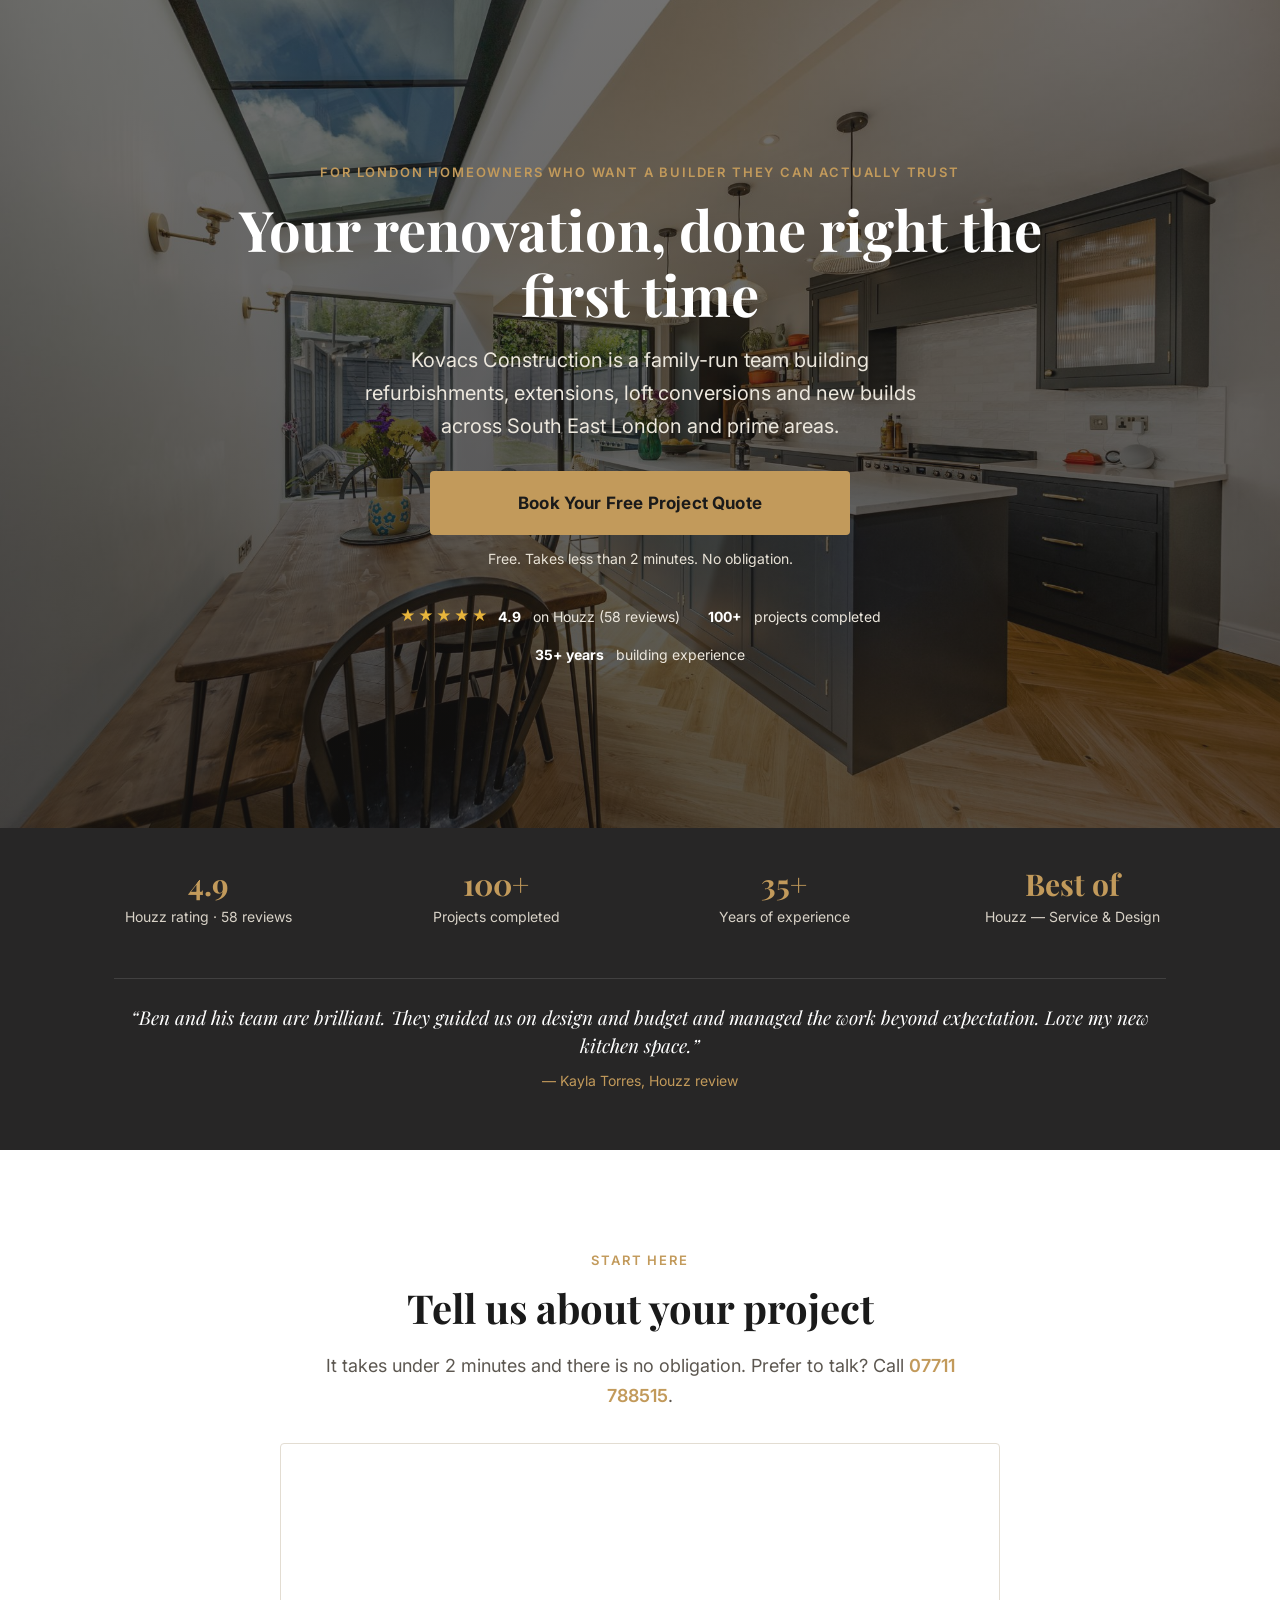
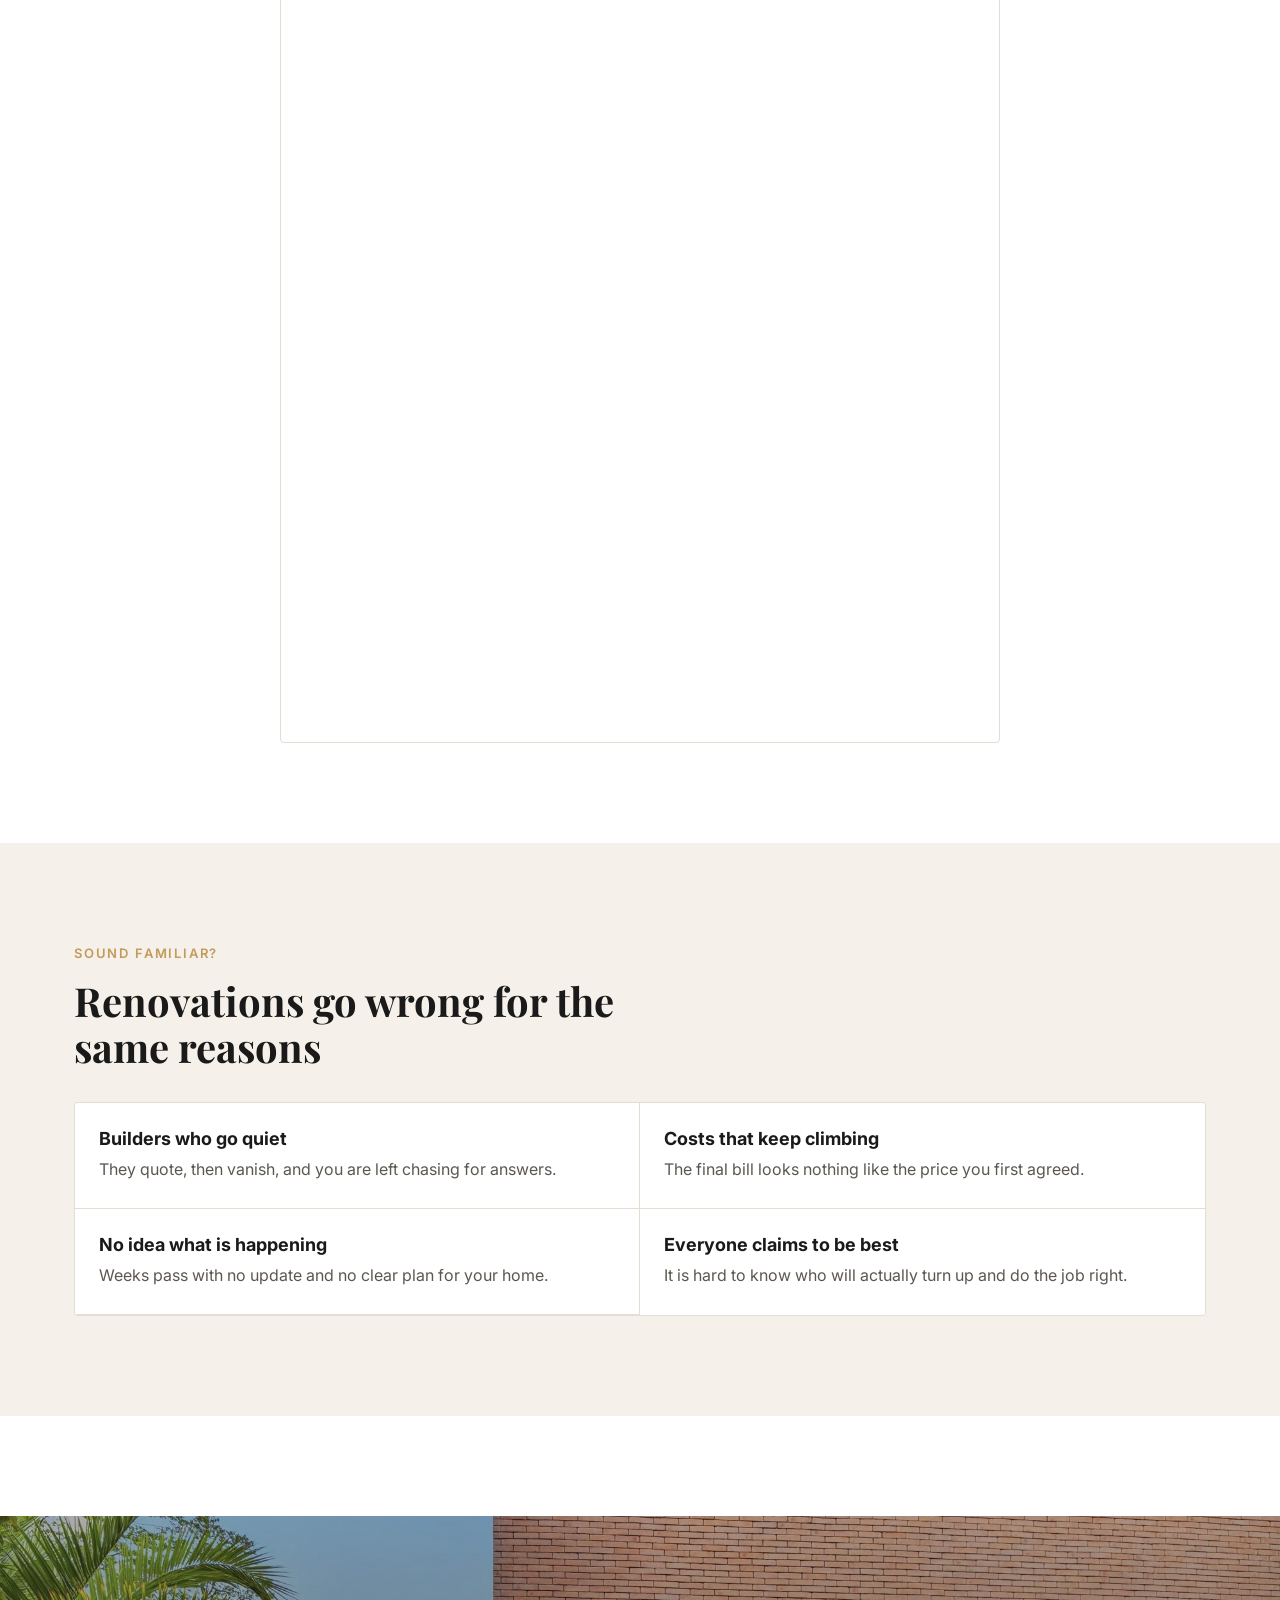
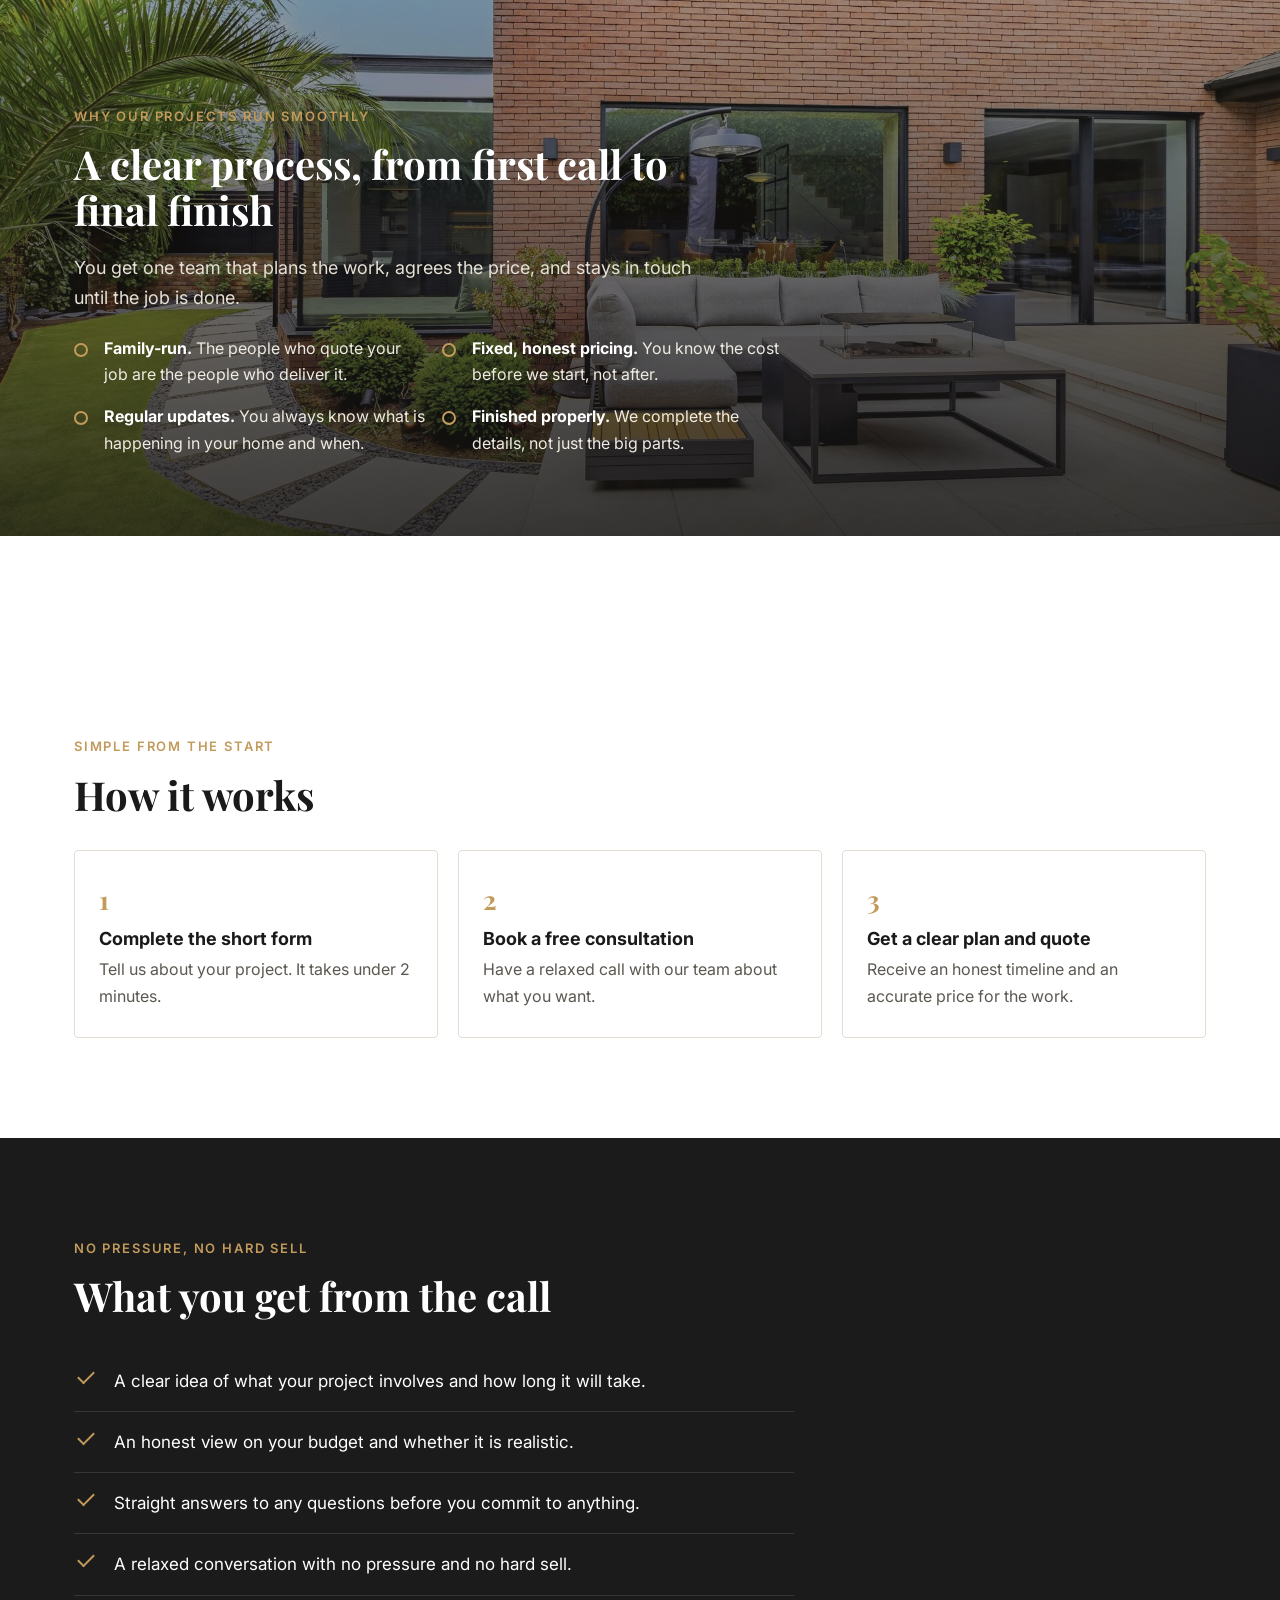
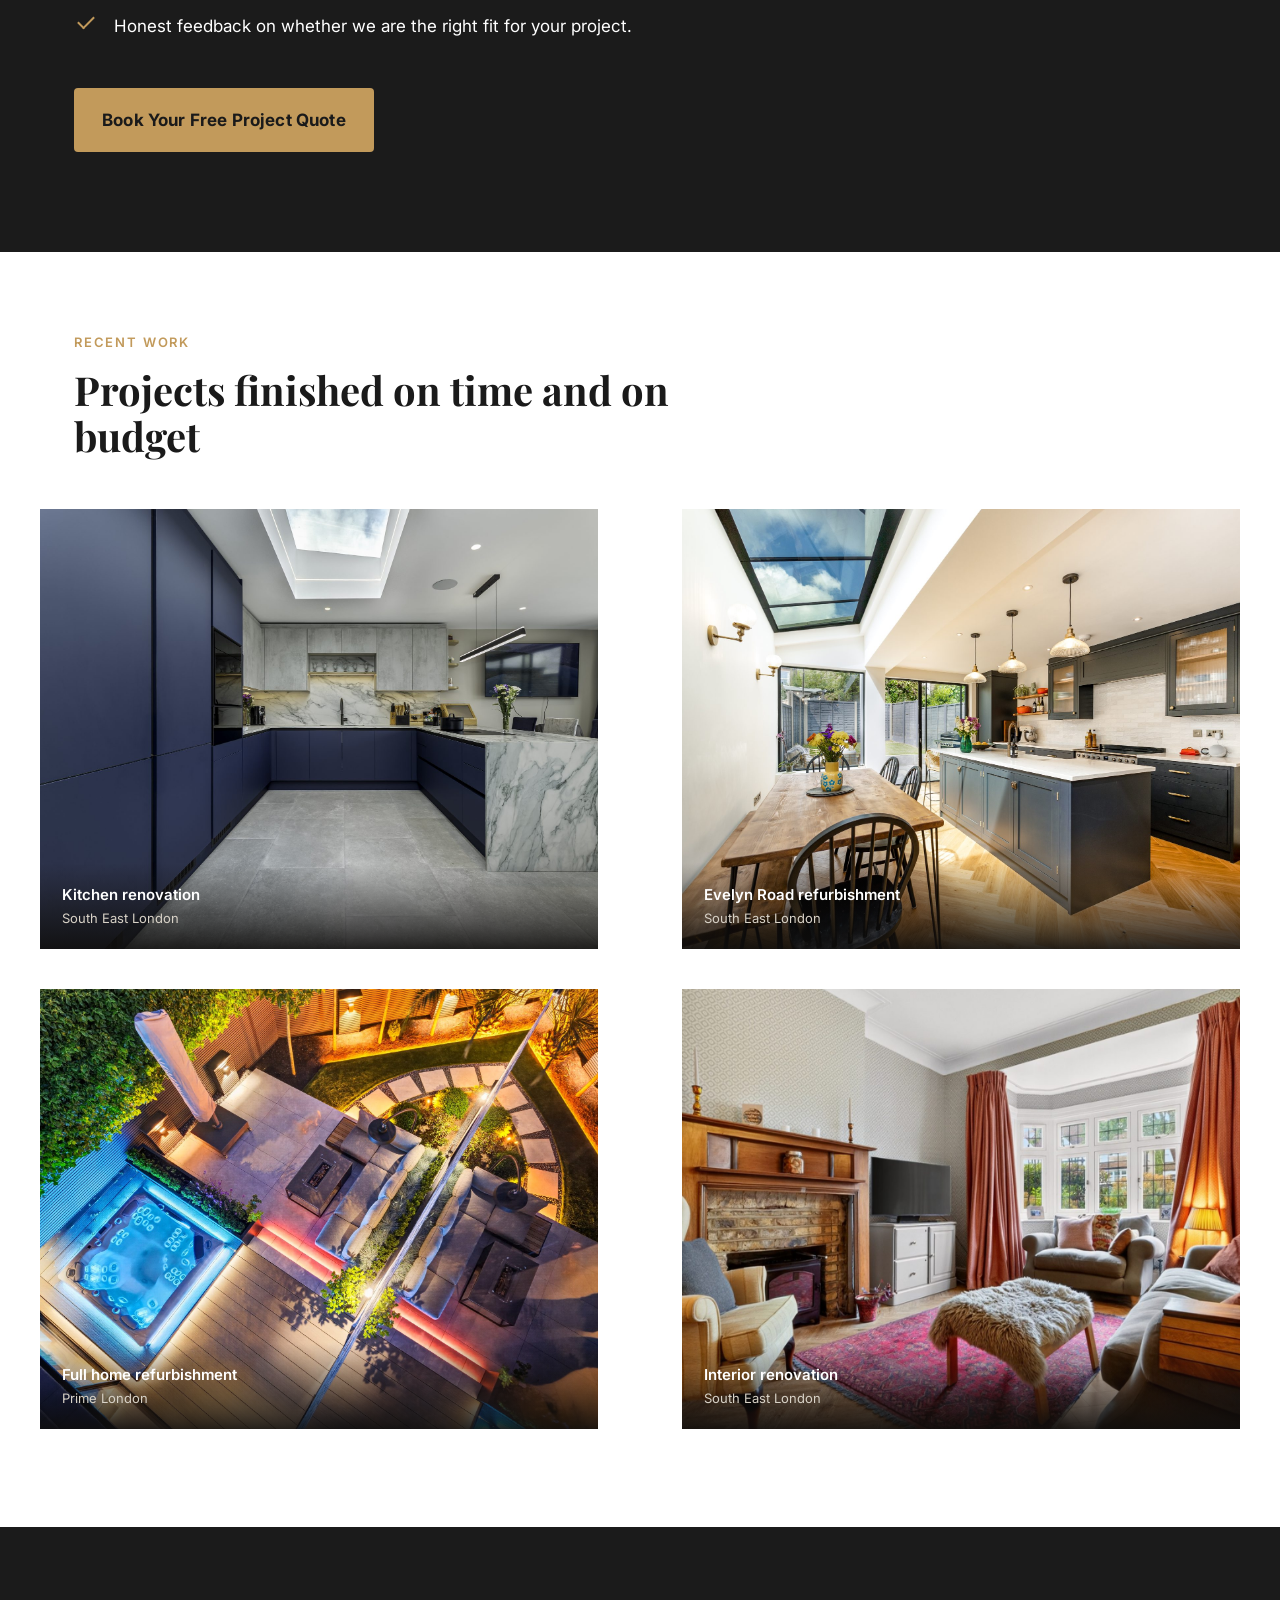
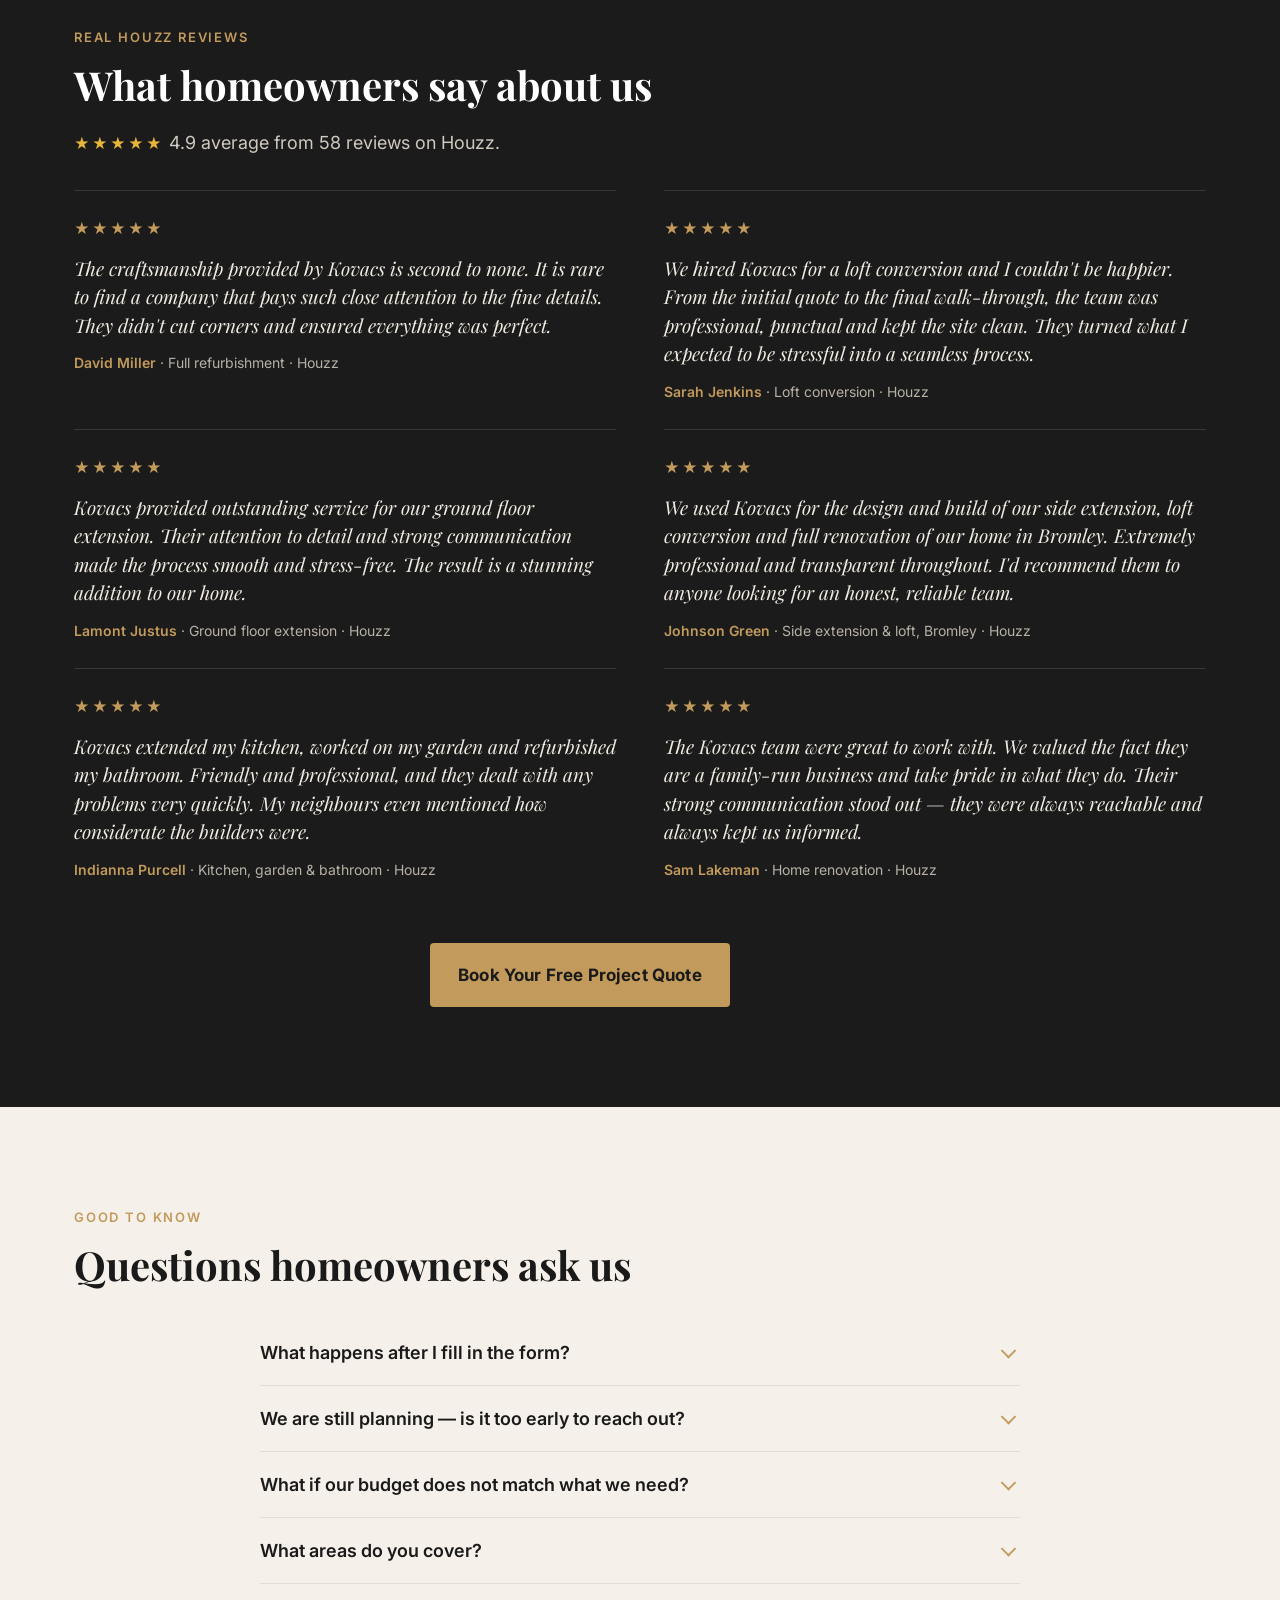
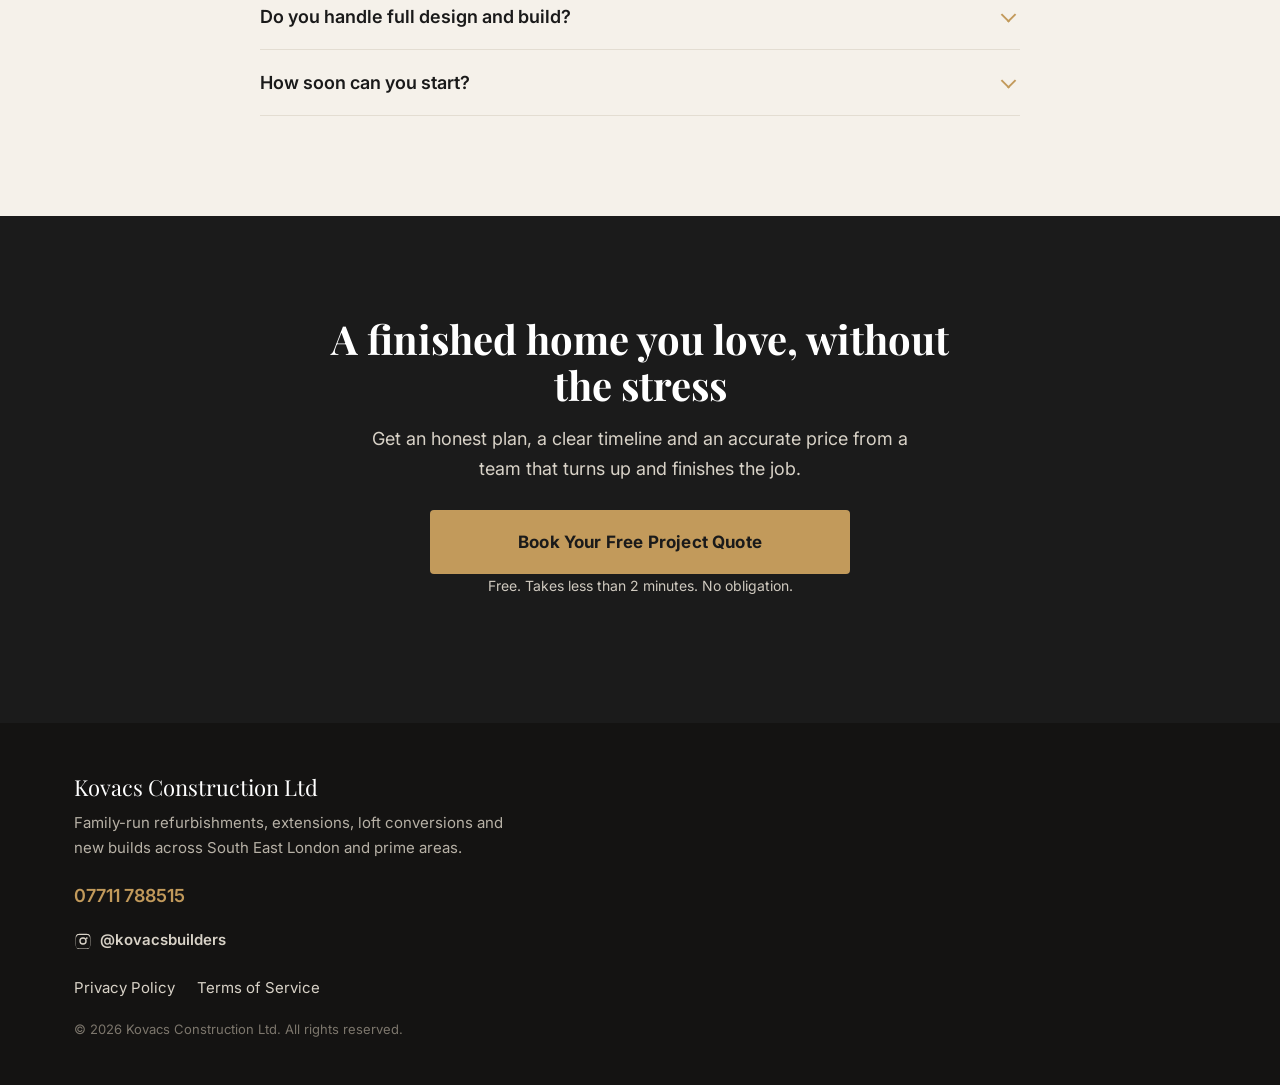
==== commit b0e5ef69: "Add Instagram link to footer on all pages" ====
--- a/funnel/landing.html
+++ b/funnel/landing.html
@@ -320,6 +320,12 @@
     <p class="footer__brand">Kovacs Construction Ltd</p>
     <p class="footer__desc">Family-run refurbishments, extensions, loft conversions and new builds across South East London and prime areas.</p>
     <p><a class="footer__phone" href="tel:+447711788515">07711 788515</a></p>
+    <p class="footer__social">
+      <a href="https://www.instagram.com/kovacsbuilders/" target="_blank" rel="noopener" aria-label="Kovacs Construction on Instagram">
+        <svg viewBox="0 0 24 24" aria-hidden="true"><path d="M12 2.2c3.2 0 3.6 0 4.9.07 1.2.06 1.8.25 2.2.42.6.22 1 .48 1.4.9.42.42.68.82.9 1.4.17.4.36 1 .42 2.2.06 1.3.07 1.7.07 4.9s0 3.6-.07 4.9c-.06 1.2-.25 1.8-.42 2.2-.22.6-.48 1-.9 1.4-.42.42-.82.68-1.4.9-.4.17-1 .36-2.2.42-1.3.06-1.7.07-4.9.07s-3.6 0-4.9-.07c-1.2-.06-1.8-.25-2.2-.42-.6-.22-1-.48-1.4-.9-.42-.42-.68-.82-.9-1.4-.17-.4-.36-1-.42-2.2-.06-1.3-.07-1.7-.07-4.9s0-3.6.07-4.9c.06-1.2.25-1.8.42-2.2.22-.6.48-1 .9-1.4.42-.42.82-.68 1.4-.9.4-.17 1-.36 2.2-.42 1.3-.06 1.7-.07 4.9-.07zm0 1.8c-3.1 0-3.5 0-4.7.07-1.1.05-1.7.24-2.1.4-.5.2-.9.44-1.3.84-.4.4-.64.8-.84 1.3-.16.4-.35 1-.4 2.1-.07 1.2-.07 1.6-.07 4.7s0 3.5.07 4.7c.05 1.1.24 1.7.4 2.1.2.5.44.9.84 1.3.4.4.8.64 1.3.84.4.16 1 .35 2.1.4 1.2.07 1.6.07 4.7.07s3.5 0 4.7-.07c1.1-.05 1.7-.24 2.1-.4.5-.2.9-.44 1.3-.84.4-.4.64-.8.84-1.3.16-.4.35-1 .4-2.1.07-1.2.07-1.6.07-4.7s0-3.5-.07-4.7c-.05-1.1-.24-1.7-.4-2.1-.2-.5-.44-.9-.84-1.3-.4-.4-.8-.64-1.3-.84-.4-.16-1-.35-2.1-.4-1.2-.07-1.6-.07-4.7-.07zm0 3.06A4.94 4.94 0 1 1 12 17a4.94 4.94 0 0 1 0-9.88zm0 1.8a3.14 3.14 0 1 0 0 6.28 3.14 3.14 0 0 0 0-6.28zM17.1 6.9a1.15 1.15 0 1 1 0 2.3 1.15 1.15 0 0 1 0-2.3z"/></svg>
+        <span>@kovacsbuilders</span>
+      </a>
+    </p>
     <nav class="footer__links" aria-label="Legal">
       <a href="privacy.html">Privacy Policy</a>
       <a href="terms.html">Terms of Service</a>
--- a/funnel/styles.css
+++ b/funnel/styles.css
@@ -489,6 +489,18 @@
 .footer__links a:hover { color: var(--bronze); }
 .footer__legal { font-size: 13px; color: #7c766c; }
 .footer__phone { color: var(--bronze); text-decoration: none; font-weight: 600; }
+.footer__social { margin: 0 0 18px; }
+.footer__social a {
+  display: inline-flex;
+  align-items: center;
+  gap: 8px;
+  color: #d8d2c7;
+  text-decoration: none;
+  font-size: 15px;
+  font-weight: 600;
+}
+.footer__social a:hover { color: var(--bronze); }
+.footer__social svg { width: 18px; height: 18px; fill: currentColor; }
 
 /* ==========================================================================
    STICKY MOBILE CTA
